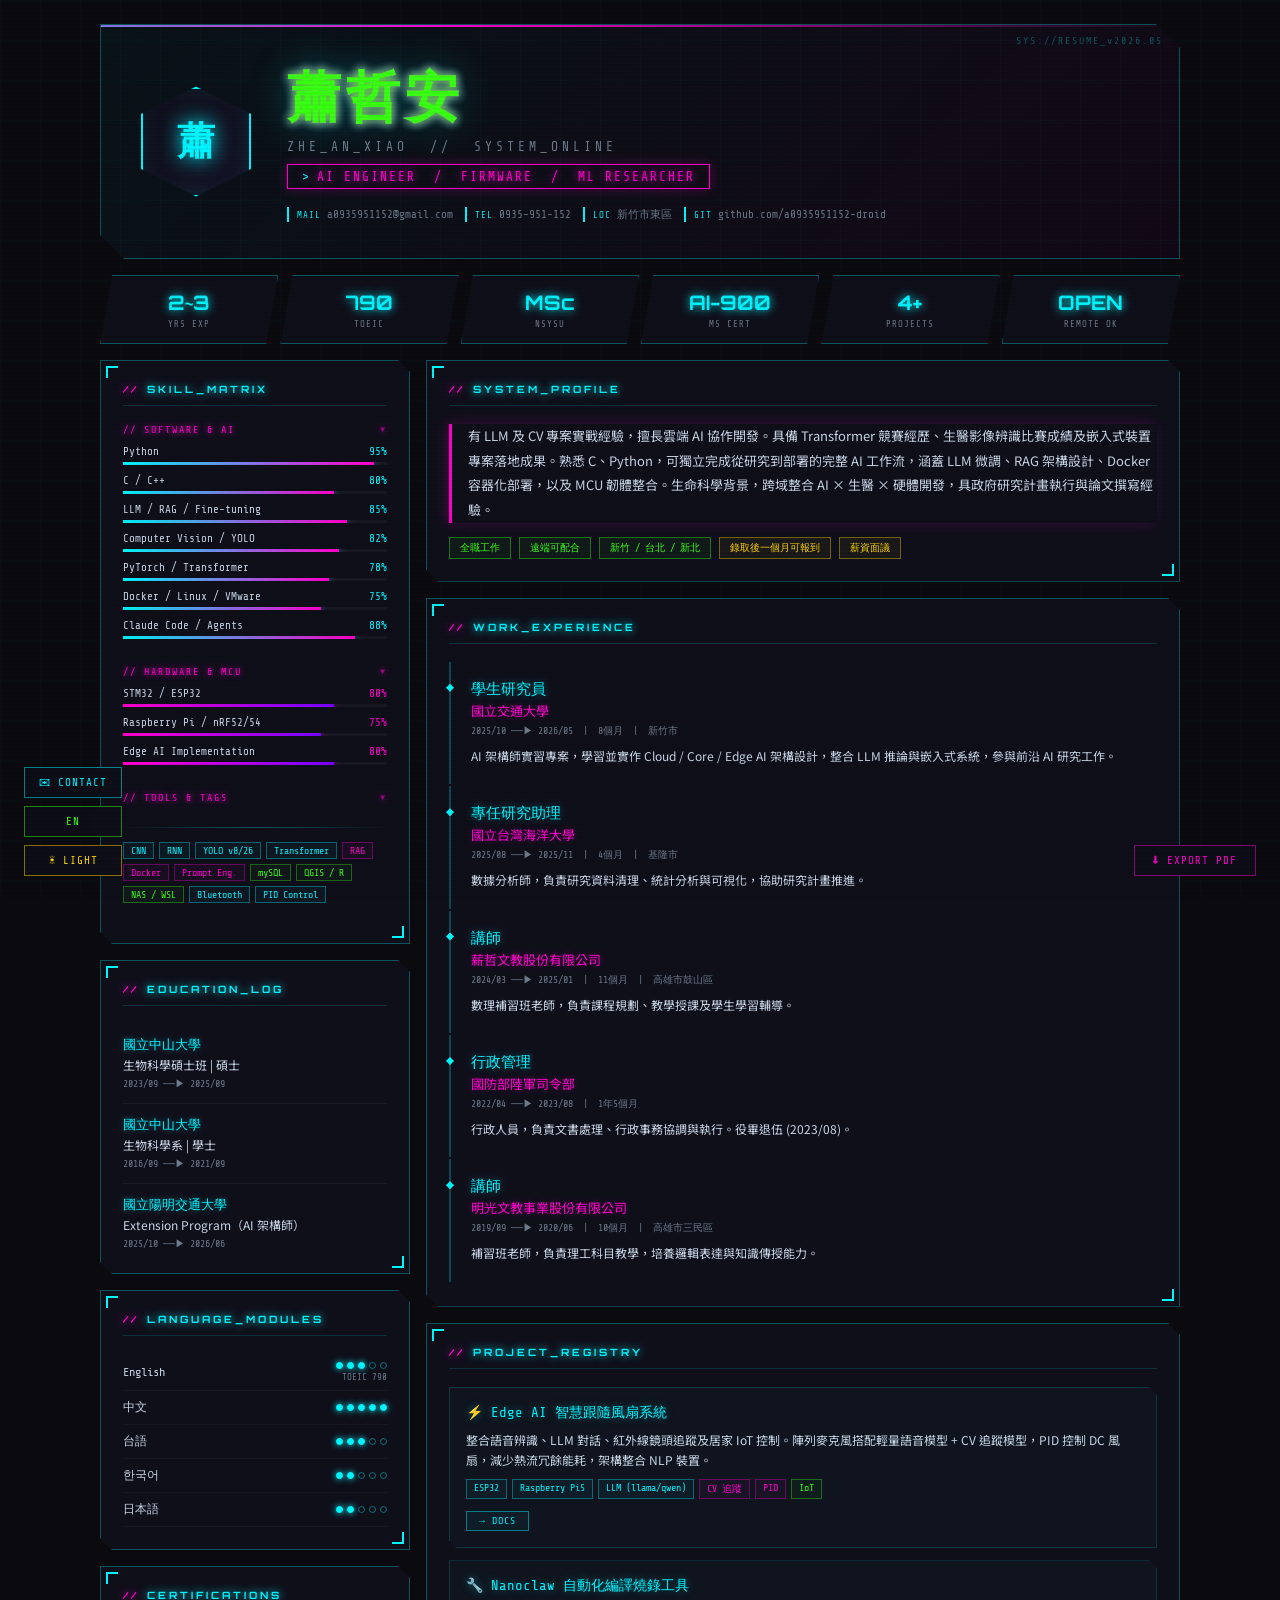
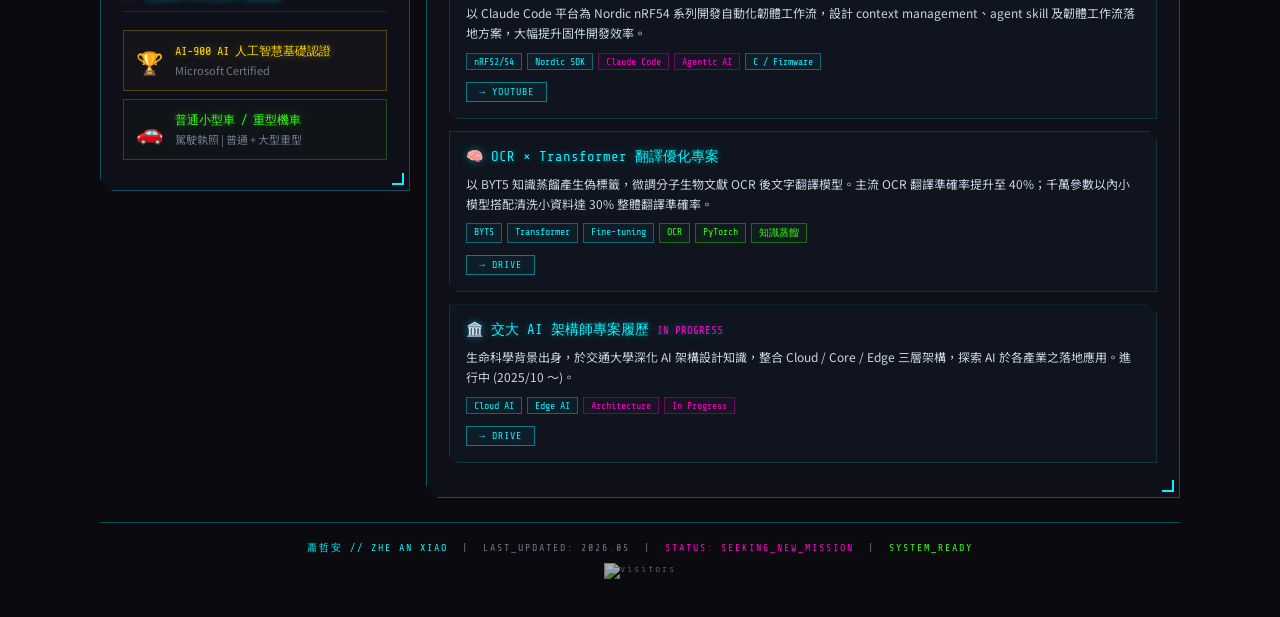
==== index.html @ 2bf08f8d "feat: v0.8 — dark/light mode, i18n zh/en, typewriter, skill collapse, contact modal, visitor counter" ====
<!DOCTYPE html>
<html lang="zh-TW" id="html-root">
<head>
    <meta charset="UTF-8">
    <meta name="viewport" content="width=device-width, initial-scale=1.0">
    <title>蕭哲安 | AI & Firmware Engineer</title>
    <link href="https://fonts.googleapis.com/css2?family=Orbitron:wght@400;700;900&family=Share+Tech+Mono&family=Noto+Sans+TC:wght@300;400;700&display=swap" rel="stylesheet">
    <style>
        :root {
            --cyan: #00f5ff;
            --magenta: #ff00cc;
            --green: #39ff14;
            --yellow: #ffd700;
            --dark: #0a0a0f;
            --dark2: #0f0f1a;
            --dark3: #141428;
            --text: #c8d6e5;
            --text-dim: #6c7a89;
            --border: rgba(0, 245, 255, 0.3);
        }
        * { margin: 0; padding: 0; box-sizing: border-box; }

        body {
            background-color: var(--dark);
            color: var(--text);
            font-family: 'Noto Sans TC', sans-serif;
            min-height: 100vh;
            position: relative;
            overflow-x: hidden;
        }

        body::after {
            content: '';
            position: fixed;
            top: 0; left: 0; width: 100%; height: 100%;
            background: repeating-linear-gradient(0deg, transparent, transparent 2px, rgba(0,0,0,0.04) 2px, rgba(0,0,0,0.04) 4px);
            pointer-events: none;
            z-index: 9999;
        }

        body::before {
            content: '';
            position: fixed;
            top: 0; left: 0; width: 100%; height: 100%;
            background-image:
                linear-gradient(rgba(0,245,255,0.025) 1px, transparent 1px),
                linear-gradient(90deg, rgba(0,245,255,0.025) 1px, transparent 1px);
            background-size: 40px 40px;
            pointer-events: none;
            z-index: 0;
        }

        .container {
            max-width: 1120px;
            margin: 0 auto;
            padding: 24px 20px;
            position: relative;
            z-index: 1;
        }

        /* ── HEADER ── */
        .header {
            border: 1px solid var(--border);
            background: linear-gradient(135deg, rgba(0,245,255,0.04) 0%, rgba(255,0,204,0.04) 100%);
            padding: 36px 40px;
            margin-bottom: 16px;
            position: relative;
            overflow: hidden;
            clip-path: polygon(0 0, calc(100% - 24px) 0, 100% 24px, 100% 100%, 24px 100%, 0 calc(100% - 24px));
            animation: flicker 10s infinite;
        }

        .header::before {
            content: '';
            position: absolute;
            top: 0; left: -100%; right: 0;
            height: 2px;
            background: linear-gradient(90deg, transparent, var(--cyan), var(--magenta), transparent);
            animation: scanline 4s linear infinite;
        }

        .header::after {
            content: 'SYS://RESUME_v2026.05';
            position: absolute;
            top: 10px; right: 16px;
            font-family: 'Share Tech Mono', monospace;
            font-size: 10px;
            color: rgba(0,245,255,0.3);
            letter-spacing: 2px;
        }

        @keyframes scanline { 0% { left: -100%; } 100% { left: 100%; } }
        @keyframes flicker { 0%,97%,100% { opacity:1; } 98% { opacity:0.85; } 99% { opacity:1; } }

        .header-inner {
            display: flex;
            align-items: center;
            gap: 36px;
            flex-wrap: wrap;
        }

        .avatar-hex {
            width: 110px; height: 110px;
            flex-shrink: 0;
            border: 2px solid var(--cyan);
            box-shadow: 0 0 24px var(--cyan), inset 0 0 24px rgba(0,245,255,0.08);
            background: linear-gradient(135deg, var(--dark2), var(--dark3));
            display: flex;
            align-items: center;
            justify-content: center;
            font-family: 'Orbitron', monospace;
            font-size: 38px;
            font-weight: 900;
            color: var(--cyan);
            text-shadow: 0 0 20px var(--cyan);
            clip-path: polygon(50% 0%, 100% 25%, 100% 75%, 50% 100%, 0% 75%, 0% 25%);
        }

        .header-info { flex: 1; min-width: 260px; }

        .name-glitch {
            font-family: 'Orbitron', monospace;
            font-size: clamp(30px, 5vw, 54px);
            font-weight: 900;
            color: var(--cyan);
            text-shadow: 0 0 10px var(--cyan), 0 0 40px rgba(0,245,255,0.4);
            letter-spacing: 5px;
            position: relative;
            display: inline-block;
        }

        .name-glitch::before,
        .name-glitch::after {
            content: attr(data-text);
            position: absolute;
            top: 0; left: 0;
            width: 100%; height: 100%;
        }

        .name-glitch::before {
            color: var(--magenta);
            text-shadow: 0 0 10px var(--magenta);
            animation: glitch1 6s infinite;
        }

        .name-glitch::after {
            color: var(--green);
            text-shadow: 0 0 10px var(--green);
            animation: glitch2 6s infinite;
        }

        @keyframes glitch1 {
            0%,89%,100% { clip-path:inset(0 100% 0 0); transform:translate(0); }
            91% { clip-path:inset(15% 0 65% 0); transform:translate(-3px, 2px); }
            93% { clip-path:inset(65% 0 15% 0); transform:translate(3px,-2px); }
            95% { clip-path:inset(40% 0 40% 0); transform:translate(-2px,1px); }
        }

        @keyframes glitch2 {
            0%,85%,100% { clip-path:inset(0 100% 0 0); transform:translate(0); }
            87% { clip-path:inset(45% 0 35% 0); transform:translate(3px,-1px); }
            89% { clip-path:inset(10% 0 70% 0); transform:translate(-3px,2px); }
        }

        .name-glitch.typing::before,
        .name-glitch.typing::after { display: none !important; }

        .eng-name {
            font-family: 'Share Tech Mono', monospace;
            color: var(--text-dim);
            font-size: 13px;
            letter-spacing: 4px;
            margin-top: 4px;
        }

        .title-tag {
            display: inline-flex;
            align-items: center;
            gap: 6px;
            margin-top: 10px;
            font-family: 'Share Tech Mono', monospace;
            color: var(--magenta);
            font-size: 13px;
            letter-spacing: 2px;
            border: 1px solid var(--magenta);
            padding: 4px 14px;
            text-shadow: 0 0 10px var(--magenta);
            box-shadow: 0 0 12px rgba(255,0,204,0.25), inset 0 0 12px rgba(255,0,204,0.05);
        }

        .title-tag::before { content: '>'; color: var(--cyan); }

        .contact-row {
            display: flex;
            flex-wrap: wrap;
            gap: 12px;
            margin-top: 18px;
        }

        .contact-item {
            font-family: 'Share Tech Mono', monospace;
            font-size: 11px;
            color: var(--text-dim);
            display: flex;
            align-items: center;
            gap: 6px;
            border-left: 2px solid var(--cyan);
            padding-left: 8px;
            transition: color 0.3s, text-shadow 0.3s;
            text-decoration: none;
        }

        .contact-item:hover { color: var(--cyan); text-shadow: 0 0 8px var(--cyan); }
        .contact-item .lbl { color: var(--cyan); font-size: 9px; letter-spacing: 1px; }

        /* ── STATS BAR ── */
        .stats-bar {
            display: flex;
            gap: 2px;
            margin-bottom: 16px;
        }

        .stat-block {
            flex: 1;
            background: var(--dark2);
            border: 1px solid var(--border);
            padding: 14px 10px;
            text-align: center;
            clip-path: polygon(12px 0, 100% 0, calc(100% - 12px) 100%, 0 100%);
            transition: background 0.3s;
            cursor: default;
        }

        .stat-block:hover { background: rgba(0,245,255,0.07); }

        .stat-num {
            font-family: 'Orbitron', monospace;
            font-size: 20px;
            font-weight: 700;
            color: var(--cyan);
            text-shadow: 0 0 10px var(--cyan);
        }

        .stat-label {
            font-family: 'Share Tech Mono', monospace;
            font-size: 9px;
            color: var(--text-dim);
            margin-top: 4px;
            letter-spacing: 1px;
        }

        /* ── MAIN GRID ── */
        .main-grid {
            display: grid;
            grid-template-columns: 310px 1fr;
            gap: 16px;
        }

        @media (max-width: 800px) { .main-grid { grid-template-columns: 1fr; } }

        /* ── PANEL ── */
        .panel {
            background: var(--dark2);
            border: 1px solid var(--border);
            padding: 22px;
            margin-bottom: 16px;
            position: relative;
            clip-path: polygon(0 0, calc(100% - 12px) 0, 100% 12px, 100% 100%, 12px 100%, 0 calc(100% - 12px));
        }

        .panel-title {
            font-family: 'Orbitron', monospace;
            font-size: 10px;
            font-weight: 700;
            letter-spacing: 3px;
            color: var(--cyan);
            text-shadow: 0 0 8px var(--cyan);
            margin-bottom: 18px;
            padding-bottom: 10px;
            border-bottom: 1px solid rgba(0,245,255,0.15);
            display: flex;
            align-items: center;
            gap: 8px;
        }

        .panel-title::before { content: '//'; color: var(--magenta); text-shadow: 0 0 8px var(--magenta); }

        .panel::before, .panel::after {
            content: '';
            position: absolute;
            width: 10px; height: 10px;
            border-style: solid;
            border-color: var(--cyan);
        }
        .panel::before { top: 5px; left: 5px; border-width: 2px 0 0 2px; }
        .panel::after  { bottom: 5px; right: 5px; border-width: 0 2px 2px 0; }

        /* ── SKILLS ── */
        .skill-group { margin-bottom: 18px; }

        .skill-group-title {
            font-family: 'Share Tech Mono', monospace;
            font-size: 10px;
            color: var(--magenta);
            letter-spacing: 2px;
            margin-bottom: 10px;
            text-shadow: 0 0 6px var(--magenta);
            cursor: pointer;
            user-select: none;
            display: flex;
            align-items: center;
            justify-content: space-between;
        }

        .skill-group-title::after {
            content: '▼';
            font-size: 8px;
            opacity: 0.6;
            transition: transform 0.3s;
            flex-shrink: 0;
        }

        .skill-group.collapsed .skill-group-title::after {
            transform: rotate(-90deg);
        }

        .skill-content {
            overflow: hidden;
            max-height: 600px;
            transition: max-height 0.4s cubic-bezier(0.4,0,0.2,1), opacity 0.3s;
        }

        .skill-group.collapsed .skill-content {
            max-height: 0;
            opacity: 0;
        }

        .skill-bar { margin-bottom: 9px; }

        .skill-name {
            font-family: 'Share Tech Mono', monospace;
            font-size: 11px;
            color: var(--text);
            display: flex;
            justify-content: space-between;
            margin-bottom: 4px;
        }

        .skill-track {
            height: 3px;
            background: rgba(255,255,255,0.04);
            overflow: hidden;
        }

        .skill-fill {
            height: 100%;
            background: linear-gradient(90deg, var(--cyan), var(--magenta));
            box-shadow: 0 0 8px var(--cyan);
            animation: fillBar 1.8s cubic-bezier(.4,0,.2,1) forwards;
            width: 0;
        }

        .skill-fill.hw { background: linear-gradient(90deg, var(--magenta), #7700ff); box-shadow: 0 0 8px var(--magenta); }

        @keyframes fillBar { to { width: var(--w); } }

        .neon-sep {
            height: 1px;
            background: linear-gradient(90deg, transparent, var(--cyan), transparent);
            margin: 14px 0;
            opacity: 0.3;
        }

        .skill-tags { display: flex; flex-wrap: wrap; gap: 5px; margin-top: 8px; }

        .skill-tag {
            font-family: 'Share Tech Mono', monospace;
            font-size: 10px;
            color: var(--cyan);
            border: 1px solid rgba(0,245,255,0.35);
            padding: 2px 7px;
            background: rgba(0,245,255,0.04);
            transition: all 0.2s;
        }
        .skill-tag:hover { background: rgba(0,245,255,0.14); box-shadow: 0 0 8px rgba(0,245,255,0.4); }
        .skill-tag.m { color: var(--magenta); border-color: rgba(255,0,204,0.35); background: rgba(255,0,204,0.04); }
        .skill-tag.g { color: var(--green); border-color: rgba(57,255,20,0.35); background: rgba(57,255,20,0.04); }

        /* ── EDUCATION ── */
        .edu-item { padding: 12px 0; border-bottom: 1px solid rgba(255,255,255,0.05); }
        .edu-item:last-child { border-bottom: none; padding-bottom: 0; }
        .edu-school { font-family: 'Share Tech Mono', monospace; font-size: 13px; color: var(--cyan); text-shadow: 0 0 6px rgba(0,245,255,0.4); }
        .edu-dept { font-size: 12px; color: var(--text); margin-top: 2px; }
        .edu-date { font-family: 'Share Tech Mono', monospace; font-size: 10px; color: var(--text-dim); margin-top: 4px; }

        /* ── LANGUAGE ── */
        .lang-item { display: flex; justify-content: space-between; align-items: center; padding: 8px 0; border-bottom: 1px solid rgba(255,255,255,0.04); }
        .lang-name { font-family: 'Share Tech Mono', monospace; font-size: 12px; color: var(--text); }
        .lang-col { display: flex; flex-direction: column; align-items: flex-end; gap: 3px; }
        .lang-dots { display: flex; gap: 4px; }
        .dot { width: 7px; height: 7px; border-radius: 50%; border: 1px solid rgba(0,245,255,0.4); }
        .dot.on { background: var(--cyan); box-shadow: 0 0 6px var(--cyan); border-color: var(--cyan); }
        .lang-note { font-family: 'Share Tech Mono', monospace; font-size: 9px; color: var(--text-dim); }

        /* ── CERT ── */
        .cert-item { display: flex; align-items: center; gap: 12px; padding: 12px; border: 1px solid rgba(255,215,0,0.25); background: rgba(255,215,0,0.02); margin-bottom: 8px; transition: all 0.3s; }
        .cert-item:hover { border-color: var(--yellow); box-shadow: 0 0 12px rgba(255,215,0,0.2); }
        .cert-icon { font-size: 22px; }
        .cert-name { font-family: 'Share Tech Mono', monospace; font-size: 12px; color: var(--yellow); text-shadow: 0 0 8px rgba(255,215,0,0.4); }
        .cert-org { font-size: 11px; color: var(--text-dim); margin-top: 2px; }

        /* ── EXPERIENCE ── */
        .exp-item { padding: 18px 0 18px 20px; border-left: 2px solid rgba(0,245,255,0.25); margin-bottom: 2px; position: relative; transition: border-color 0.3s; }
        .exp-item:hover { border-color: var(--cyan); }
        .exp-item::before { content: ''; position: absolute; left: -5px; top: 22px; width: 8px; height: 8px; background: var(--cyan); box-shadow: 0 0 10px var(--cyan); clip-path: polygon(50% 0%, 100% 50%, 50% 100%, 0% 50%); }
        .exp-title { font-family: 'Share Tech Mono', monospace; font-size: 15px; color: var(--cyan); text-shadow: 0 0 8px rgba(0,245,255,0.4); }
        .exp-company { font-size: 13px; color: var(--magenta); text-shadow: 0 0 6px rgba(255,0,204,0.3); margin-top: 2px; }
        .exp-date { font-family: 'Share Tech Mono', monospace; font-size: 10px; color: var(--text-dim); margin-top: 4px; margin-bottom: 8px; }
        .exp-desc { font-size: 12px; color: var(--text); line-height: 1.7; }

        /* ── SUMMARY ── */
        .summary-text { font-size: 13px; color: var(--text); line-height: 1.9; border-left: 3px solid var(--magenta); padding-left: 16px; box-shadow: -3px 0 12px rgba(255,0,204,0.2); }
        .badge-row { display: flex; flex-wrap: wrap; gap: 8px; margin-top: 14px; }
        .badge { font-family: 'Share Tech Mono', monospace; font-size: 10px; padding: 3px 10px; border: 1px solid; }
        .badge.g { color: var(--green); border-color: rgba(57,255,20,0.4); background: rgba(57,255,20,0.05); }
        .badge.y { color: var(--yellow); border-color: rgba(255,215,0,0.4); background: rgba(255,215,0,0.05); }

        /* ── PROJECTS ── */
        .project-item { border: 1px solid rgba(0,245,255,0.15); padding: 16px; margin-bottom: 12px; background: rgba(0,245,255,0.02); position: relative; transition: all 0.3s; clip-path: polygon(0 0, calc(100% - 8px) 0, 100% 8px, 100% 100%, 8px 100%, 0 calc(100% - 8px)); }
        .project-item:hover { border-color: var(--cyan); background: rgba(0,245,255,0.06); box-shadow: 0 0 20px rgba(0,245,255,0.08); }
        .project-name { font-family: 'Share Tech Mono', monospace; font-size: 14px; color: var(--cyan); text-shadow: 0 0 8px rgba(0,245,255,0.4); }
        .project-desc { font-size: 12px; color: var(--text); margin-top: 8px; line-height: 1.65; }

        .proj-btn { display: inline-flex; align-items: center; gap: 5px; margin-top: 12px; font-family: 'Share Tech Mono', monospace; font-size: 10px; color: var(--cyan); border: 1px solid rgba(0,245,255,0.45); padding: 3px 12px; text-decoration: none; background: rgba(0,245,255,0.04); letter-spacing: 1px; transition: all 0.2s; }
        .proj-btn:hover { background: rgba(0,245,255,0.15); box-shadow: 0 0 10px rgba(0,245,255,0.35); }

        /* ── FOOTER ── */
        .footer { text-align: center; padding: 18px; font-family: 'Share Tech Mono', monospace; font-size: 10px; color: var(--text-dim); letter-spacing: 2px; border-top: 1px solid var(--border); margin-top: 8px; }

        /* ── EXPORT BUTTON ── */
        .export-btn { position: fixed; bottom: 24px; right: 24px; font-family: 'Share Tech Mono', monospace; font-size: 11px; color: var(--magenta); border: 1px solid rgba(255,0,204,0.5); padding: 8px 18px; background: rgba(15,15,26,0.92); cursor: pointer; letter-spacing: 1px; z-index: 1000; transition: all 0.2s; backdrop-filter: blur(4px); }
        .export-btn:hover { background: rgba(255,0,204,0.12); box-shadow: 0 0 14px rgba(255,0,204,0.35); }

        /* ── LIGHT MODE ── */
        body.light-mode {
            --cyan: #0070c8;
            --magenta: #c80070;
            --green: #1a8a00;
            --yellow: #b87800;
            --dark: #ffffff;
            --dark2: #f0f0f8;
            --dark3: #e0e0ec;
            --text: #1a1a2e;
            --text-dim: #5a5a80;
            --border: rgba(0, 112, 200, 0.2);
        }
        body.light-mode::before,
        body.light-mode::after { display: none !important; }
        body.light-mode .name-glitch::before,
        body.light-mode .name-glitch::after { display: none !important; }
        body.light-mode .header { animation: none; }
        body.light-mode .header::before { display: none; }
        body.light-mode .export-btn,
        body.light-mode .ctrl-btn { background: rgba(230,230,245,0.95) !important; }

        /* ── CONTROL BUTTONS ── */
        .ctrl-btns { position: fixed; bottom: 24px; left: 24px; display: flex; flex-direction: column; gap: 8px; z-index: 1000; }
        .ctrl-btn { font-family: 'Share Tech Mono', monospace; font-size: 11px; padding: 8px 14px; cursor: pointer; letter-spacing: 1px; transition: all 0.2s; backdrop-filter: blur(4px); border: none; text-align: center; }
        .mode-btn { color: var(--yellow); border: 1px solid rgba(255,215,0,0.5) !important; background: rgba(15,15,26,0.92); }
        .mode-btn:hover { background: rgba(255,215,0,0.12) !important; box-shadow: 0 0 12px rgba(255,215,0,0.3); }
        .lang-btn { color: var(--green); border: 1px solid rgba(57,255,20,0.5) !important; background: rgba(15,15,26,0.92); }
        .lang-btn:hover { background: rgba(57,255,20,0.1) !important; box-shadow: 0 0 12px rgba(57,255,20,0.3); }
        .contact-btn { color: var(--cyan); border: 1px solid rgba(0,245,255,0.5) !important; background: rgba(15,15,26,0.92); }
        .contact-btn:hover { background: rgba(0,245,255,0.1) !important; box-shadow: 0 0 12px rgba(0,245,255,0.3); }

        /* ── CONTACT MODAL ── */
        .modal-overlay { display: none; position: fixed; inset: 0; background: rgba(0,0,0,0.65); z-index: 2000; backdrop-filter: blur(4px); align-items: center; justify-content: center; }
        .modal-overlay.open { display: flex; }
        .modal-box { background: var(--dark2); border: 1px solid var(--border); padding: 28px 32px; width: min(460px, 90vw); position: relative; clip-path: polygon(0 0, calc(100% - 16px) 0, 100% 16px, 100% 100%, 16px 100%, 0 calc(100% - 16px)); }
        .modal-title { font-family: 'Orbitron', monospace; font-size: 11px; color: var(--cyan); letter-spacing: 3px; margin-bottom: 20px; padding-bottom: 10px; border-bottom: 1px solid rgba(0,245,255,0.15); }
        .modal-title::before { content: '// '; color: var(--magenta); }
        .modal-close { position: absolute; top: 10px; right: 14px; font-family: 'Share Tech Mono', monospace; font-size: 18px; color: var(--text-dim); cursor: pointer; background: none; border: none; line-height: 1; transition: color 0.2s; }
        .modal-close:hover { color: var(--magenta); }
        .cf-group { margin-bottom: 14px; }
        .cf-label { font-family: 'Share Tech Mono', monospace; font-size: 10px; color: var(--text-dim); letter-spacing: 1px; margin-bottom: 6px; display: block; }
        .cf-input { width: 100%; background: var(--dark); border: 1px solid var(--border); color: var(--text); font-family: 'Share Tech Mono', monospace; font-size: 12px; padding: 8px 12px; outline: none; transition: border-color 0.2s, box-shadow 0.2s; }
        .cf-input:focus { border-color: var(--cyan); box-shadow: 0 0 8px rgba(0,245,255,0.2); }
        textarea.cf-input { resize: vertical; min-height: 90px; }
        .cf-submit { width: 100%; font-family: 'Share Tech Mono', monospace; font-size: 11px; color: var(--cyan); border: 1px solid rgba(0,245,255,0.5); padding: 10px; background: rgba(0,245,255,0.06); cursor: pointer; letter-spacing: 2px; transition: all 0.2s; margin-top: 6px; }
        .cf-submit:hover { background: rgba(0,245,255,0.15); box-shadow: 0 0 12px rgba(0,245,255,0.3); }
        .cf-status { font-family: 'Share Tech Mono', monospace; font-size: 10px; color: var(--green); text-align: center; margin-top: 10px; min-height: 14px; }

        /* ── VISITOR BADGE ── */
        .visitor-badge { display: block; margin-top: 8px; opacity: 0.7; }
        .visitor-badge img { height: 18px; }

        /* ── MOBILE ── */
        @media (max-width: 600px) {
            .header { padding: 20px 16px; }
            .header-inner { gap: 14px; }
            .avatar-hex { width: clamp(68px, 18vw, 90px); height: clamp(68px, 18vw, 90px); font-size: clamp(22px, 6vw, 34px); }
            .name-glitch { font-size: clamp(22px, 7vw, 38px); letter-spacing: 3px; }
            .title-tag { font-size: 11px; padding: 3px 10px; }
            .contact-item { font-size: 10px; }
            .stats-bar { display: grid; grid-template-columns: repeat(3, 1fr); }
            .stat-block { clip-path: none; padding: 10px 6px; }
            .stat-num { font-size: 16px; }
            .panel { padding: 16px 14px; }
            .panel-title { font-size: 9px; letter-spacing: 2px; }
            .exp-title { font-size: 13px; }
            .exp-company { font-size: 12px; }
            .project-name { font-size: 13px; }
            .project-desc { font-size: 11px; }
            .summary-text { font-size: 12px; }
            .footer { font-size: 9px; letter-spacing: 1px; }
            .export-btn { bottom: 16px; right: 16px; font-size: 10px; padding: 6px 14px; }
            .ctrl-btns { bottom: 16px; left: 16px; gap: 6px; }
            .ctrl-btn { font-size: 10px; padding: 6px 12px; }
        }

        /* ── PRINT / PDF EXPORT ── */
        @media print {
            @page { margin: 10mm 12mm; size: A4; }
            * { -webkit-print-color-adjust: exact; print-color-adjust: exact; }
            *, *::before, *::after { animation: none !important; transition: none !important; }
            body::before, body::after { display: none !important; }
            .export-btn, .proj-btn, .ctrl-btns, .modal-overlay { display: none !important; }
            * { box-shadow: none !important; text-shadow: none !important; }
            .header, .panel, .project-item, .stat-block { clip-path: none !important; border-radius: 0; }
            .header::before { display: none; }
            .name-glitch::before, .name-glitch::after { display: none; }
            .skill-group-title::after { display: none !important; }
            .skill-fill { width: var(--w) !important; }
            .skill-content { max-height: none !important; opacity: 1 !important; }
            .panel, .exp-item, .project-item { page-break-inside: avoid; }
            .container { max-width: 100%; padding: 0; }
            .panel { border-color: rgba(0,245,255,0.4) !important; }
            .project-item { border-color: rgba(0,245,255,0.35) !important; }
            .exp-item { border-left-color: rgba(0,245,255,0.5) !important; }
        }
    </style>
</head>
<body>
<div class="container">

    <!-- HEADER -->
    <header class="header">
        <div class="header-inner">
            <div class="avatar-hex">蕭</div>
            <div class="header-info">
                <div class="name-glitch" data-text="蕭哲安">蕭哲安</div>
                <div class="eng-name">ZHE_AN_XIAO &nbsp;//&nbsp; SYSTEM_ONLINE</div>
                <div class="title-tag">AI ENGINEER &nbsp;/&nbsp; FIRMWARE &nbsp;/&nbsp; ML RESEARCHER</div>
                <div class="contact-row">
                    <a class="contact-item" href="mailto:a0935951152@gmail.com">
                        <span class="lbl">MAIL</span>a0935951152@gmail.com
                    </a>
                    <div class="contact-item"><span class="lbl">TEL</span>0935-951-152</div>
                    <div class="contact-item"><span class="lbl">LOC</span><span data-i18n="contact_loc">新竹市東區</span></div>
                    <a class="contact-item" href="https://github.com/a0935951152-droid" target="_blank" rel="noopener">
                        <span class="lbl">GIT</span>github.com/a0935951152-droid
                    </a>
                </div>
            </div>
        </div>
    </header>

    <!-- STATS BAR -->
    <div class="stats-bar">
        <div class="stat-block"><div class="stat-num">2~3</div><div class="stat-label">YRS EXP</div></div>
        <div class="stat-block"><div class="stat-num">790</div><div class="stat-label">TOEIC</div></div>
        <div class="stat-block"><div class="stat-num">MSc</div><div class="stat-label">NSYSU</div></div>
        <div class="stat-block"><div class="stat-num">AI-900</div><div class="stat-label">MS CERT</div></div>
        <div class="stat-block"><div class="stat-num">4+</div><div class="stat-label">PROJECTS</div></div>
        <div class="stat-block"><div class="stat-num">OPEN</div><div class="stat-label">REMOTE OK</div></div>
    </div>

    <!-- MAIN GRID -->
    <div class="main-grid">

        <!-- ── LEFT COLUMN ── -->
        <div>

            <!-- SKILLS -->
            <div class="panel">
                <div class="panel-title">SKILL_MATRIX</div>

                <div class="skill-group">
                    <div class="skill-group-title" data-i18n="sg_sw">// SOFTWARE &amp; AI</div>
                    <div class="skill-content">
                        <div class="skill-bar"><div class="skill-name"><span>Python</span><span style="color:var(--cyan)">95%</span></div><div class="skill-track"><div class="skill-fill" style="--w:95%"></div></div></div>
                        <div class="skill-bar"><div class="skill-name"><span>C / C++</span><span style="color:var(--cyan)">80%</span></div><div class="skill-track"><div class="skill-fill" style="--w:80%"></div></div></div>
                        <div class="skill-bar"><div class="skill-name"><span>LLM / RAG / Fine-tuning</span><span style="color:var(--cyan)">85%</span></div><div class="skill-track"><div class="skill-fill" style="--w:85%"></div></div></div>
                        <div class="skill-bar"><div class="skill-name"><span>Computer Vision / YOLO</span><span style="color:var(--cyan)">82%</span></div><div class="skill-track"><div class="skill-fill" style="--w:82%"></div></div></div>
                        <div class="skill-bar"><div class="skill-name"><span>PyTorch / Transformer</span><span style="color:var(--cyan)">78%</span></div><div class="skill-track"><div class="skill-fill" style="--w:78%"></div></div></div>
                        <div class="skill-bar"><div class="skill-name"><span>Docker / Linux / VMware</span><span style="color:var(--cyan)">75%</span></div><div class="skill-track"><div class="skill-fill" style="--w:75%"></div></div></div>
                        <div class="skill-bar"><div class="skill-name"><span>Claude Code / Agents</span><span style="color:var(--cyan)">88%</span></div><div class="skill-track"><div class="skill-fill" style="--w:88%"></div></div></div>
                    </div>
                </div>

                <div class="skill-group">
                    <div class="skill-group-title" data-i18n="sg_hw">// HARDWARE &amp; MCU</div>
                    <div class="skill-content">
                        <div class="skill-bar"><div class="skill-name"><span>STM32 / ESP32</span><span style="color:var(--magenta)">80%</span></div><div class="skill-track"><div class="skill-fill hw" style="--w:80%"></div></div></div>
                        <div class="skill-bar"><div class="skill-name"><span>Raspberry Pi / nRF52/54</span><span style="color:var(--magenta)">75%</span></div><div class="skill-track"><div class="skill-fill hw" style="--w:75%"></div></div></div>
                        <div class="skill-bar"><div class="skill-name"><span>Edge AI Implementation</span><span style="color:var(--magenta)">80%</span></div><div class="skill-track"><div class="skill-fill hw" style="--w:80%"></div></div></div>
                    </div>
                </div>

                <div class="skill-group">
                    <div class="skill-group-title" data-i18n="sg_tools">// TOOLS &amp; TAGS</div>
                    <div class="skill-content">
                        <div class="neon-sep"></div>
                        <div class="skill-tags">
                            <span class="skill-tag">CNN</span>
                            <span class="skill-tag">RNN</span>
                            <span class="skill-tag">YOLO v8/26</span>
                            <span class="skill-tag">Transformer</span>
                            <span class="skill-tag m">RAG</span>
                            <span class="skill-tag m">Docker</span>
                            <span class="skill-tag m">Prompt Eng.</span>
                            <span class="skill-tag g">mySQL</span>
                            <span class="skill-tag g">QGIS / R</span>
                            <span class="skill-tag g">NAS / WSL</span>
                            <span class="skill-tag">Bluetooth</span>
                            <span class="skill-tag">PID Control</span>
                        </div>
                    </div>
                </div>
            </div>

            <!-- EDUCATION -->
            <div class="panel">
                <div class="panel-title">EDUCATION_LOG</div>
                <div class="edu-item">
                    <div class="edu-school" data-i18n="edu1_school">國立中山大學</div>
                    <div class="edu-dept" data-i18n="edu1_dept">生物科學碩士班 | 碩士</div>
                    <div class="edu-date" data-i18n="edu1_date">2023/09 ──▶ 2025/09</div>
                </div>
                <div class="edu-item">
                    <div class="edu-school" data-i18n="edu2_school">國立中山大學</div>
                    <div class="edu-dept" data-i18n="edu2_dept">生物科學系 | 學士</div>
                    <div class="edu-date" data-i18n="edu2_date">2016/09 ──▶ 2021/09</div>
                </div>
                <div class="edu-item">
                    <div class="edu-school" data-i18n="edu3_school">國立陽明交通大學</div>
                    <div class="edu-dept" data-i18n="edu3_dept">Extension Program（AI 架構師）</div>
                    <div class="edu-date" data-i18n="edu3_date">2025/10 ──▶ 2026/06</div>
                </div>
            </div>

            <!-- LANGUAGE -->
            <div class="panel">
                <div class="panel-title">LANGUAGE_MODULES</div>
                <div class="lang-item">
                    <span class="lang-name">English</span>
                    <div class="lang-col">
                        <div class="lang-dots"><div class="dot on"></div><div class="dot on"></div><div class="dot on"></div><div class="dot"></div><div class="dot"></div></div>
                        <span class="lang-note">TOEIC 790</span>
                    </div>
                </div>
                <div class="lang-item"><span class="lang-name">中文</span><div class="lang-dots"><div class="dot on"></div><div class="dot on"></div><div class="dot on"></div><div class="dot on"></div><div class="dot on"></div></div></div>
                <div class="lang-item"><span class="lang-name">台語</span><div class="lang-dots"><div class="dot on"></div><div class="dot on"></div><div class="dot on"></div><div class="dot"></div><div class="dot"></div></div></div>
                <div class="lang-item"><span class="lang-name">한국어</span><div class="lang-dots"><div class="dot on"></div><div class="dot on"></div><div class="dot"></div><div class="dot"></div><div class="dot"></div></div></div>
                <div class="lang-item"><span class="lang-name">日本語</span><div class="lang-dots"><div class="dot on"></div><div class="dot on"></div><div class="dot"></div><div class="dot"></div><div class="dot"></div></div></div>
            </div>

            <!-- CERTIFICATIONS -->
            <div class="panel">
                <div class="panel-title">CERTIFICATIONS</div>
                <div class="cert-item">
                    <div class="cert-icon">🏆</div>
                    <div>
                        <div class="cert-name" data-i18n="cert1_name">AI-900 AI 人工智慧基礎認證</div>
                        <div class="cert-org" data-i18n="cert1_org">Microsoft Certified</div>
                    </div>
                </div>
                <div class="cert-item" style="border-color:rgba(57,255,20,0.25);background:rgba(57,255,20,0.02)">
                    <div class="cert-icon">🚗</div>
                    <div>
                        <div class="cert-name" data-i18n="cert2_name" style="color:var(--green);text-shadow:0 0 8px rgba(57,255,20,0.4)">普通小型車 / 重型機車</div>
                        <div class="cert-org" data-i18n="cert2_org">駕駛執照 | 普通 + 大型重型</div>
                    </div>
                </div>
            </div>

        </div>

        <!-- ── RIGHT COLUMN ── -->
        <div>

            <!-- SYSTEM PROFILE -->
            <div class="panel">
                <div class="panel-title">SYSTEM_PROFILE</div>
                <p class="summary-text" data-i18n="summary">有 LLM 及 CV 專案實戰經驗，擅長雲端 AI 協作開發。具備 Transformer 競賽經歷、生醫影像辨識比賽成績及嵌入式裝置專案落地成果。熟悉 C、Python，可獨立完成從研究到部署的完整 AI 工作流，涵蓋 LLM 微調、RAG 架構設計、Docker 容器化部署，以及 MCU 韌體整合。生命科學背景，跨域整合 AI × 生醫 × 硬體開發，具政府研究計畫執行與論文撰寫經驗。</p>
                <div class="badge-row">
                    <span class="badge g" data-i18n="badge_fulltime">全職工作</span>
                    <span class="badge g" data-i18n="badge_remote">遠端可配合</span>
                    <span class="badge g" data-i18n="badge_loc">新竹 / 台北 / 新北</span>
                    <span class="badge y" data-i18n="badge_notice">錄取後一個月可報到</span>
                    <span class="badge y" data-i18n="badge_salary">薪資面議</span>
                </div>
            </div>

            <!-- WORK EXPERIENCE -->
            <div class="panel">
                <div class="panel-title">WORK_EXPERIENCE</div>

                <div class="exp-item">
                    <div class="exp-title" data-i18n="exp1_title">學生研究員</div>
                    <div class="exp-company" data-i18n="exp1_company">國立交通大學</div>
                    <div class="exp-date" data-i18n="exp1_date">2025/10 ──▶ 2026/05 &nbsp;|&nbsp; 8個月 &nbsp;|&nbsp; 新竹市</div>
                    <div class="exp-desc" data-i18n="exp1_desc">AI 架構師實習專案，學習並實作 Cloud / Core / Edge AI 架構設計，整合 LLM 推論與嵌入式系統，參與前沿 AI 研究工作。</div>
                </div>

                <div class="exp-item">
                    <div class="exp-title" data-i18n="exp2_title">專任研究助理</div>
                    <div class="exp-company" data-i18n="exp2_company">國立台灣海洋大學</div>
                    <div class="exp-date" data-i18n="exp2_date">2025/08 ──▶ 2025/11 &nbsp;|&nbsp; 4個月 &nbsp;|&nbsp; 基隆市</div>
                    <div class="exp-desc" data-i18n="exp2_desc">數據分析師，負責研究資料清理、統計分析與可視化，協助研究計畫推進。</div>
                </div>

                <div class="exp-item">
                    <div class="exp-title" data-i18n="exp3_title">講師</div>
                    <div class="exp-company" data-i18n="exp3_company">薪哲文教股份有限公司</div>
                    <div class="exp-date" data-i18n="exp3_date">2024/03 ──▶ 2025/01 &nbsp;|&nbsp; 11個月 &nbsp;|&nbsp; 高雄市鼓山區</div>
                    <div class="exp-desc" data-i18n="exp3_desc">數理補習班老師，負責課程規劃、教學授課及學生學習輔導。</div>
                </div>

                <div class="exp-item">
                    <div class="exp-title" data-i18n="exp4_title">行政管理</div>
                    <div class="exp-company" data-i18n="exp4_company">國防部陸軍司令部</div>
                    <div class="exp-date" data-i18n="exp4_date">2022/04 ──▶ 2023/08 &nbsp;|&nbsp; 1年5個月</div>
                    <div class="exp-desc" data-i18n="exp4_desc">行政人員，負責文書處理、行政事務協調與執行。役畢退伍 (2023/08)。</div>
                </div>

                <div class="exp-item">
                    <div class="exp-title" data-i18n="exp5_title">講師</div>
                    <div class="exp-company" data-i18n="exp5_company">明光文教事業股份有限公司</div>
                    <div class="exp-date" data-i18n="exp5_date">2019/09 ──▶ 2020/06 &nbsp;|&nbsp; 10個月 &nbsp;|&nbsp; 高雄市三民區</div>
                    <div class="exp-desc" data-i18n="exp5_desc">補習班老師，負責理工科目教學，培養邏輯表達與知識傳授能力。</div>
                </div>
            </div>

            <!-- PROJECTS -->
            <div class="panel">
                <div class="panel-title">PROJECT_REGISTRY</div>

                <div class="project-item">
                    <div class="project-name" data-i18n="proj1_name">⚡ Edge AI 智慧跟隨風扇系統</div>
                    <div class="project-desc" data-i18n="proj1_desc">整合語音辨識、LLM 對話、紅外線鏡頭追蹤及居家 IoT 控制。陣列麥克風搭配輕量語音模型 + CV 追蹤模型，PID 控制 DC 風扇，減少熱流冗餘能耗，架構整合 NLP 裝置。</div>
                    <div class="skill-tags" style="margin-top:10px">
                        <span class="skill-tag">ESP32</span><span class="skill-tag">Raspberry Pi5</span><span class="skill-tag">LLM (llama/qwen)</span><span class="skill-tag m">CV 追蹤</span><span class="skill-tag m">PID</span><span class="skill-tag g">IoT</span>
                    </div>
                    <a class="proj-btn" href="https://docs.google.com/document/d/1JvKEiwZu58XSDgcmFgQtnCNYhsKCS4BXV0aUHWvVqfQ/edit?usp=sharing" target="_blank" rel="noopener">→ DOCS</a>
                </div>

                <div class="project-item">
                    <div class="project-name" data-i18n="proj2_name">🔧 Nanoclaw 自動化編譯燒錄工具</div>
                    <div class="project-desc" data-i18n="proj2_desc">以 Claude Code 平台為 Nordic nRF54 系列開發自動化韌體工作流，設計 context management、agent skill 及韌體工作流落地方案，大幅提升固件開發效率。</div>
                    <div class="skill-tags" style="margin-top:10px">
                        <span class="skill-tag">nRF52/54</span><span class="skill-tag">Nordic SDK</span><span class="skill-tag m">Claude Code</span><span class="skill-tag m">Agentic AI</span><span class="skill-tag">C / Firmware</span>
                    </div>
                    <a class="proj-btn" href="https://www.youtube.com/watch?si=GWQhakzTJZB3ECQC&v=q3xqWqy11ho&feature=youtu.be" target="_blank" rel="noopener">→ YOUTUBE</a>
                </div>

                <div class="project-item">
                    <div class="project-name" data-i18n="proj3_name">🧠 OCR × Transformer 翻譯優化專案</div>
                    <div class="project-desc" data-i18n="proj3_desc">以 BYT5 知識蒸餾產生偽標籤，微調分子生物文獻 OCR 後文字翻譯模型。主流 OCR 翻譯準確率提升至 40%；千萬參數以內小模型搭配清洗小資料達 30% 整體翻譯準確率。</div>
                    <div class="skill-tags" style="margin-top:10px">
                        <span class="skill-tag">BYT5</span><span class="skill-tag">Transformer</span><span class="skill-tag">Fine-tuning</span><span class="skill-tag g">OCR</span><span class="skill-tag g">PyTorch</span><span class="skill-tag g">知識蒸餾</span>
                    </div>
                    <a class="proj-btn" href="https://drive.google.com/drive/folders/17lfCUG3l4pKyeh4Tiow0iKpoI6pt31J9?usp=drive_link" target="_blank" rel="noopener">→ DRIVE</a>
                </div>

                <div class="project-item">
                    <div class="project-name" data-i18n="proj4_name">🏛️ 交大 AI 架構師專案履歷 <span style="color:var(--magenta);font-size:11px">IN PROGRESS</span></div>
                    <div class="project-desc" data-i18n="proj4_desc">生命科學背景出身，於交通大學深化 AI 架構設計知識，整合 Cloud / Core / Edge 三層架構，探索 AI 於各產業之落地應用。進行中 (2025/10 ～)。</div>
                    <div class="skill-tags" style="margin-top:10px">
                        <span class="skill-tag">Cloud AI</span><span class="skill-tag">Edge AI</span><span class="skill-tag m">Architecture</span><span class="skill-tag m">In Progress</span>
                    </div>
                    <a class="proj-btn" href="https://drive.google.com/file/d/19aE9BpgaeGVXs9VHT1B1IDvQBwjYg0N0/view" target="_blank" rel="noopener">→ DRIVE</a>
                </div>

            </div>

        </div>
    </div>

    <!-- FOOTER -->
    <div class="footer">
        <span style="color:var(--cyan)" data-i18n="footer_name">蕭哲安 // ZHE AN XIAO</span>
        &nbsp;|&nbsp; LAST_UPDATED: 2026.05
        &nbsp;|&nbsp; <span style="color:var(--magenta)" data-i18n="footer_status">STATUS: SEEKING_NEW_MISSION</span>
        &nbsp;|&nbsp; <span style="color:var(--green)">SYSTEM_READY</span>
        <div class="visitor-badge">
            <img src="https://visitor-badge.laobi.icu/badge?page_id=a0935951152-droid.0520_Claude_code_Lab" alt="visitors" loading="lazy">
        </div>
    </div>

</div>

<!-- CONTROL BUTTONS (bottom-left) -->
<div class="ctrl-btns">
    <button class="ctrl-btn contact-btn" id="contact-btn" onclick="openContact()">✉ CONTACT</button>
    <button class="ctrl-btn lang-btn" id="lang-btn">EN</button>
    <button class="ctrl-btn mode-btn" id="mode-btn">☀ LIGHT</button>
</div>

<!-- EXPORT PDF BUTTON -->
<button class="export-btn" onclick="window.print()">⬇ EXPORT PDF</button>

<!-- CONTACT MODAL -->
<div class="modal-overlay" id="contact-modal" onclick="handleOverlayClick(event)">
    <div class="modal-box">
        <button class="modal-close" onclick="closeContact()">✕</button>
        <div class="modal-title">SEND_MESSAGE</div>
        <form onsubmit="submitContact(event)">
            <div class="cf-group">
                <label class="cf-label" for="cf-name">// NAME</label>
                <input class="cf-input" id="cf-name" type="text" required placeholder="你的名字 / Your name">
            </div>
            <div class="cf-group">
                <label class="cf-label" for="cf-email">// EMAIL</label>
                <input class="cf-input" id="cf-email" type="email" required placeholder="your@email.com">
            </div>
            <div class="cf-group">
                <label class="cf-label" for="cf-msg">// MESSAGE</label>
                <textarea class="cf-input" id="cf-msg" required placeholder="留言 / Message..."></textarea>
            </div>
            <button type="submit" class="cf-submit">[ TRANSMIT → ]</button>
            <div class="cf-status" id="cf-status"></div>
        </form>
    </div>
</div>

<script>
'use strict';
(() => {
    const T = {
        zh: {
            contact_loc: '新竹市東區',
            sg_sw: '// SOFTWARE &amp; AI', sg_hw: '// HARDWARE &amp; MCU', sg_tools: '// TOOLS &amp; TAGS',
            edu1_school: '國立中山大學', edu1_dept: '生物科學碩士班 | 碩士', edu1_date: '2023/09 ──▶ 2025/09',
            edu2_school: '國立中山大學', edu2_dept: '生物科學系 | 學士', edu2_date: '2016/09 ──▶ 2021/09',
            edu3_school: '國立陽明交通大學', edu3_dept: 'Extension Program（AI 架構師）', edu3_date: '2025/10 ──▶ 2026/06',
            cert1_name: 'AI-900 AI 人工智慧基礎認證', cert1_org: 'Microsoft Certified',
            cert2_name: '普通小型車 / 重型機車', cert2_org: '駕駛執照 | 普通 + 大型重型',
            summary: '有 LLM 及 CV 專案實戰經驗，擅長雲端 AI 協作開發。具備 Transformer 競賽經歷、生醫影像辨識比賽成績及嵌入式裝置專案落地成果。熟悉 C、Python，可獨立完成從研究到部署的完整 AI 工作流，涵蓋 LLM 微調、RAG 架構設計、Docker 容器化部署，以及 MCU 韌體整合。生命科學背景，跨域整合 AI × 生醫 × 硬體開發，具政府研究計畫執行與論文撰寫經驗。',
            badge_fulltime: '全職工作', badge_remote: '遠端可配合', badge_loc: '新竹 / 台北 / 新北',
            badge_notice: '錄取後一個月可報到', badge_salary: '薪資面議',
            exp1_title: '學生研究員', exp1_company: '國立交通大學',
            exp1_date: '2025/10 ──▶ 2026/05 &nbsp;|&nbsp; 8個月 &nbsp;|&nbsp; 新竹市',
            exp1_desc: 'AI 架構師實習專案，學習並實作 Cloud / Core / Edge AI 架構設計，整合 LLM 推論與嵌入式系統，參與前沿 AI 研究工作。',
            exp2_title: '專任研究助理', exp2_company: '國立台灣海洋大學',
            exp2_date: '2025/08 ──▶ 2025/11 &nbsp;|&nbsp; 4個月 &nbsp;|&nbsp; 基隆市',
            exp2_desc: '數據分析師，負責研究資料清理、統計分析與可視化，協助研究計畫推進。',
            exp3_title: '講師', exp3_company: '薪哲文教股份有限公司',
            exp3_date: '2024/03 ──▶ 2025/01 &nbsp;|&nbsp; 11個月 &nbsp;|&nbsp; 高雄市鼓山區',
            exp3_desc: '數理補習班老師，負責課程規劃、教學授課及學生學習輔導。',
            exp4_title: '行政管理', exp4_company: '國防部陸軍司令部',
            exp4_date: '2022/04 ──▶ 2023/08 &nbsp;|&nbsp; 1年5個月',
            exp4_desc: '行政人員，負責文書處理、行政事務協調與執行。役畢退伍 (2023/08)。',
            exp5_title: '講師', exp5_company: '明光文教事業股份有限公司',
            exp5_date: '2019/09 ──▶ 2020/06 &nbsp;|&nbsp; 10個月 &nbsp;|&nbsp; 高雄市三民區',
            exp5_desc: '補習班老師，負責理工科目教學，培養邏輯表達與知識傳授能力。',
            proj1_name: '⚡ Edge AI 智慧跟隨風扇系統',
            proj1_desc: '整合語音辨識、LLM 對話、紅外線鏡頭追蹤及居家 IoT 控制。陣列麥克風搭配輕量語音模型 + CV 追蹤模型，PID 控制 DC 風扇，減少熱流冗餘能耗，架構整合 NLP 裝置。',
            proj2_name: '🔧 Nanoclaw 自動化編譯燒錄工具',
            proj2_desc: '以 Claude Code 平台為 Nordic nRF54 系列開發自動化韌體工作流，設計 context management、agent skill 及韌體工作流落地方案，大幅提升固件開發效率。',
            proj3_name: '🧠 OCR × Transformer 翻譯優化專案',
            proj3_desc: '以 BYT5 知識蒸餾產生偽標籤，微調分子生物文獻 OCR 後文字翻譯模型。主流 OCR 翻譯準確率提升至 40%；千萬參數以內小模型搭配清洗小資料達 30% 整體翻譯準確率。',
            proj4_name: '🏛️ 交大 AI 架構師專案履歷 <span style="color:var(--magenta);font-size:11px">IN PROGRESS</span>',
            proj4_desc: '生命科學背景出身，於交通大學深化 AI 架構設計知識，整合 Cloud / Core / Edge 三層架構，探索 AI 於各產業之落地應用。進行中 (2025/10 ～)。',
            footer_name: '蕭哲安 // ZHE AN XIAO',
            footer_status: 'STATUS: SEEKING_NEW_MISSION',
        },
        en: {
            contact_loc: 'Hsinchu City, East District',
            sg_sw: '// SOFTWARE &amp; AI', sg_hw: '// HARDWARE &amp; MCU', sg_tools: '// TOOLS &amp; TAGS',
            edu1_school: 'National Sun Yat-sen University', edu1_dept: 'M.Sc. in Biological Sciences', edu1_date: '2023/09 ──▶ 2025/09',
            edu2_school: 'National Sun Yat-sen University', edu2_dept: 'B.Sc. in Biological Sciences', edu2_date: '2016/09 ──▶ 2021/09',
            edu3_school: 'Nat\'l Yang Ming Chiao Tung Univ.', edu3_dept: 'Extension Program (AI Architect)', edu3_date: '2025/10 ──▶ 2026/06',
            cert1_name: 'AI-900 Azure AI Fundamentals', cert1_org: 'Microsoft Certified',
            cert2_name: 'Driver\'s License (Car &amp; Motorcycle)', cert2_org: 'Class B + Heavy Motorcycle',
            summary: 'Experienced in LLM and CV projects with hands-on research background, proficient in cloud-based AI collaborative development. Participated in Transformer competitions, biomedical image recognition contests, and embedded AI deployment projects. Proficient in C and Python — independently capable of the full AI workflow from research to deployment: LLM fine-tuning, RAG architecture, Docker containerization, and MCU firmware integration. Life sciences background enabling cross-domain AI × Biomedical × Hardware development.',
            badge_fulltime: 'Full-time', badge_remote: 'Remote OK', badge_loc: 'Hsinchu / Taipei / New Taipei',
            badge_notice: 'Available within 1 month', badge_salary: 'Open to Negotiation',
            exp1_title: 'Student Researcher', exp1_company: 'Nat\'l Yang Ming Chiao Tung Univ.',
            exp1_date: '2025/10 ──▶ 2026/05 &nbsp;|&nbsp; 8 months &nbsp;|&nbsp; Hsinchu',
            exp1_desc: 'AI Architect internship: learning and implementing Cloud/Core/Edge AI architecture design, integrating LLM inference with embedded systems, participating in frontier AI research.',
            exp2_title: 'Research Assistant', exp2_company: 'National Taiwan Ocean University',
            exp2_date: '2025/08 ──▶ 2025/11 &nbsp;|&nbsp; 4 months &nbsp;|&nbsp; Keelung',
            exp2_desc: 'Data analyst responsible for research data cleaning, statistical analysis, and visualization.',
            exp3_title: 'Instructor', exp3_company: 'Hsin-Zhe Education Co.',
            exp3_date: '2024/03 ──▶ 2025/01 &nbsp;|&nbsp; 11 months &nbsp;|&nbsp; Kaohsiung',
            exp3_desc: 'Math and science tutor responsible for curriculum planning, teaching, and student academic guidance.',
            exp4_title: 'Administrative Staff', exp4_company: 'Republic of China Army HQ',
            exp4_date: '2022/04 ──▶ 2023/08 &nbsp;|&nbsp; 1 yr 5 mo',
            exp4_desc: 'Administrative officer handling documentation, coordination, and execution of administrative tasks. Completed compulsory military service (Aug 2023).',
            exp5_title: 'Instructor', exp5_company: 'Ming Guang Education Co.',
            exp5_date: '2019/09 ──▶ 2020/06 &nbsp;|&nbsp; 10 months &nbsp;|&nbsp; Kaohsiung',
            exp5_desc: 'Science and math tutor developing logical reasoning and knowledge transfer skills.',
            proj1_name: '⚡ Edge AI Smart-Tracking Fan System',
            proj1_desc: 'Integrates voice recognition, LLM dialogue, IR camera tracking, and home IoT control. Array mic with lightweight voice model + CV tracking model, PID-controlled DC fan to reduce thermal energy waste, NLP-integrated embedded architecture.',
            proj2_name: '🔧 Nanoclaw: Automated Compile &amp; Flash Tool',
            proj2_desc: 'Built automated firmware workflow for Nordic nRF54 series via Claude Code platform. Designed context management, agent skills, and firmware deployment solutions — significantly boosting firmware development efficiency.',
            proj3_name: '🧠 OCR × Transformer Translation Optimization',
            proj3_desc: 'Used BYT5 knowledge distillation to generate pseudo-labels for fine-tuning biomedical OCR translation. Improved accuracy to 40%; sub-10M parameter model with cleaned small dataset achieved 30% overall translation accuracy.',
            proj4_name: '🏛️ NYCU AI Architect Portfolio <span style="color:var(--magenta);font-size:11px">IN PROGRESS</span>',
            proj4_desc: 'Deepening AI architecture knowledge at NYCU. Integrating Cloud/Core/Edge three-tier architecture, exploring AI deployment across industries. In progress (2025/10 ~).',
            footer_name: 'ZHE-AN XIAO // SHIAO',
            footer_status: 'STATUS: SEEKING_NEW_MISSION',
        }
    };

    let lang = localStorage.getItem('zxa_lang') || 'zh';
    let lightMode = localStorage.getItem('zxa_mode') === 'light';

    function applyLang(l) {
        lang = l;
        localStorage.setItem('zxa_lang', l);
        document.getElementById('html-root').lang = l === 'zh' ? 'zh-TW' : 'en';
        document.getElementById('lang-btn').textContent = l === 'zh' ? 'EN' : '中';
        document.querySelectorAll('[data-i18n]').forEach(el => {
            const k = el.dataset.i18n;
            if (T[l] && T[l][k] !== undefined) el.innerHTML = T[l][k];
        });
    }

    function applyMode(light) {
        lightMode = light;
        localStorage.setItem('zxa_mode', light ? 'light' : 'dark');
        document.body.classList.toggle('light-mode', light);
        document.getElementById('mode-btn').textContent = light ? '🌙 DARK' : '☀ LIGHT';
    }

    function typewrite(el, text, speed, done) {
        el.textContent = '';
        el.classList.add('typing');
        let i = 0;
        function tick() {
            if (i < text.length) { el.textContent += text[i++]; setTimeout(tick, speed); }
            else { el.classList.remove('typing'); el.setAttribute('data-text', text); if (done) done(); }
        }
        tick();
    }

    window.openContact = function() { document.getElementById('contact-modal').classList.add('open'); };
    window.closeContact = function() {
        document.getElementById('contact-modal').classList.remove('open');
        document.getElementById('cf-status').textContent = '';
    };
    window.handleOverlayClick = function(e) { if (e.target === document.getElementById('contact-modal')) window.closeContact(); };
    window.submitContact = function(e) {
        e.preventDefault();
        const name = document.getElementById('cf-name').value;
        const email = document.getElementById('cf-email').value;
        const msg = document.getElementById('cf-msg').value;
        const sub = encodeURIComponent('[履歷聯絡] 來自 ' + name);
        const body = encodeURIComponent('姓名：' + name + '\nEmail：' + email + '\n\n' + msg);
        window.location.href = 'mailto:a0935951152@gmail.com?subject=' + sub + '&body=' + body;
        document.getElementById('cf-status').textContent = '✓ 已開啟郵件客戶端，請確認傳送。';
    };

    document.addEventListener('DOMContentLoaded', () => {
        applyMode(lightMode);
        applyLang(lang);
        typewrite(document.querySelector('.name-glitch'), '蕭哲安', 120, () => {});
        document.querySelectorAll('.skill-group-title').forEach(t => {
            t.addEventListener('click', () => t.closest('.skill-group').classList.toggle('collapsed'));
        });
        document.getElementById('mode-btn').addEventListener('click', () => applyMode(!lightMode));
        document.getElementById('lang-btn').addEventListener('click', () => applyLang(lang === 'zh' ? 'en' : 'zh'));
    });
})();
</script>
</body>
</html>
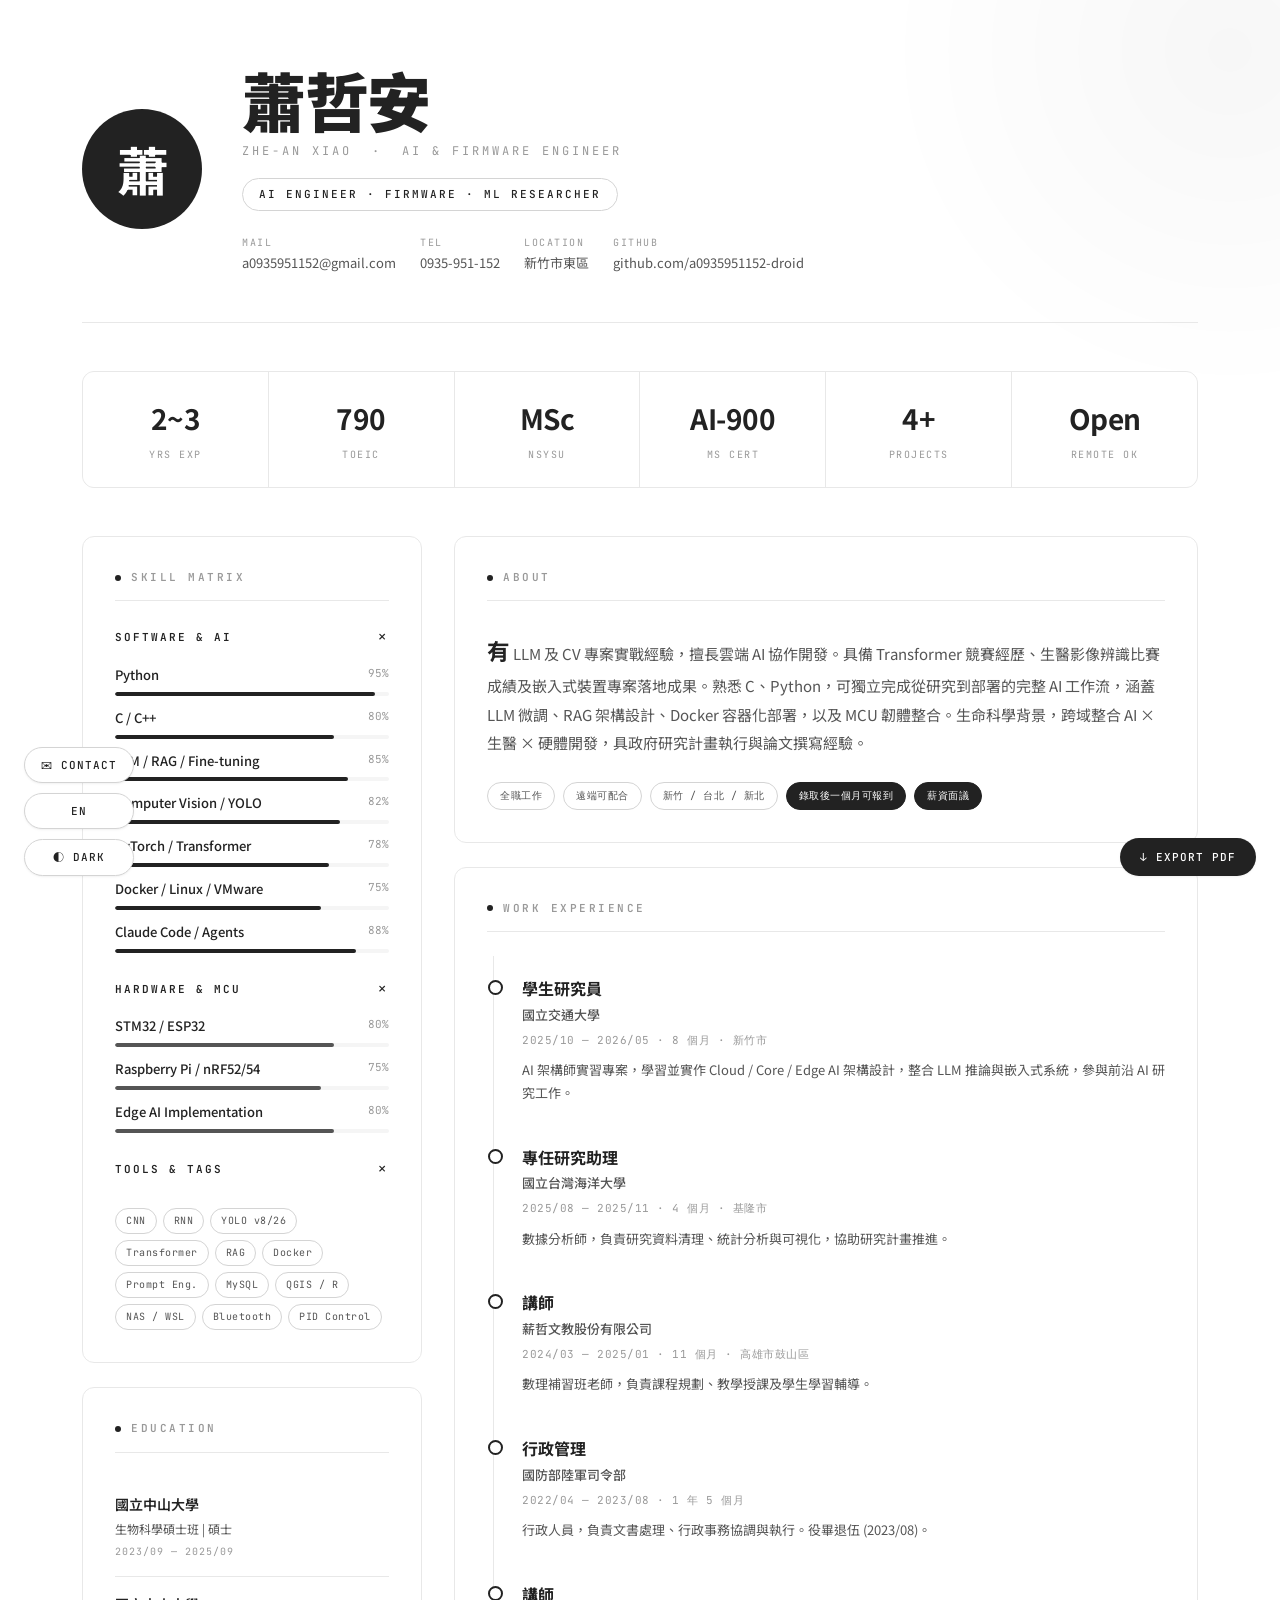
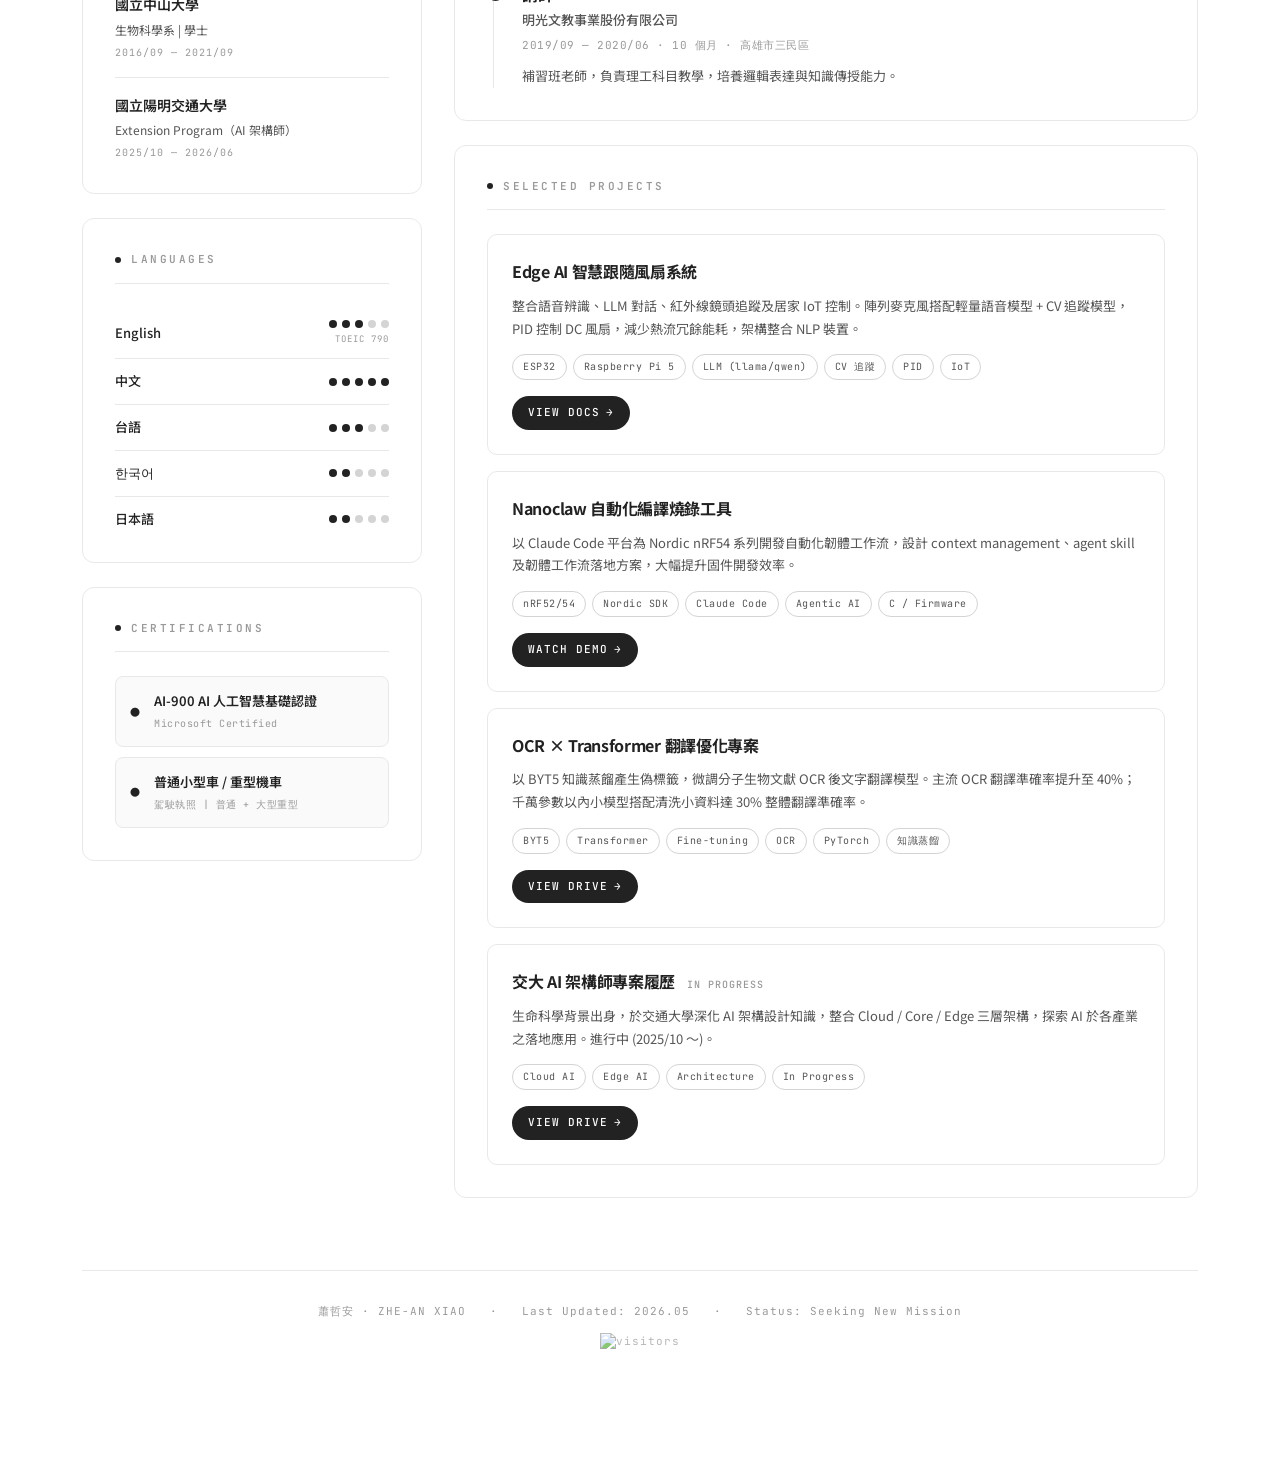
==== commit c0a04bb4: "v0.9 — 整體風格改版：賽博龐克 → morcept.com 簡約風 - 移除霓虹色系（cyan/magenta/green）、clip-path 切角、glitch / scanline 動畫 " ====
--- a/index.html
+++ b/index.html
@@ -4,329 +4,307 @@
     <meta charset="UTF-8">
     <meta name="viewport" content="width=device-width, initial-scale=1.0">
     <title>蕭哲安 | AI & Firmware Engineer</title>
-    <link href="https://fonts.googleapis.com/css2?family=Orbitron:wght@400;700;900&family=Share+Tech+Mono&family=Noto+Sans+TC:wght@300;400;700&display=swap" rel="stylesheet">
+    <link href="https://fonts.googleapis.com/css2?family=Inter:wght@300;400;500;600;700;900&family=Noto+Sans+TC:wght@300;400;500;700;900&family=JetBrains+Mono:wght@400;500&display=swap" rel="stylesheet">
     <style>
         :root {
-            --cyan: #00f5ff;
-            --magenta: #ff00cc;
-            --green: #39ff14;
-            --yellow: #ffd700;
-            --dark: #0a0a0f;
-            --dark2: #0f0f1a;
-            --dark3: #141428;
-            --text: #c8d6e5;
-            --text-dim: #6c7a89;
-            --border: rgba(0, 245, 255, 0.3);
-        }
+            --bg: #ffffff;
+            --bg-soft: #fafafa;
+            --bg-section: #f5f5f5;
+            --text: #222222;
+            --text-secondary: #555555;
+            --text-muted: #999999;
+            --border: #e8e8e8;
+            --border-strong: #d4d4d4;
+            --accent: #222222;
+            --accent-hover: #000000;
+            --shadow-soft: 0 1px 3px rgba(0,0,0,0.04), 0 1px 2px rgba(0,0,0,0.03);
+            --shadow-hover: 0 8px 24px rgba(0,0,0,0.08), 0 4px 8px rgba(0,0,0,0.04);
+            --serif: 'Noto Sans TC', 'Inter', -apple-system, BlinkMacSystemFont, sans-serif;
+            --mono: 'JetBrains Mono', ui-monospace, SFMono-Regular, monospace;
+        }
+
+        body.dark-mode {
+            --bg: #0e0e10;
+            --bg-soft: #161618;
+            --bg-section: #1c1c1f;
+            --text: #f0f0f0;
+            --text-secondary: #b0b0b0;
+            --text-muted: #707070;
+            --border: #2a2a2e;
+            --border-strong: #3a3a3f;
+            --accent: #f0f0f0;
+            --accent-hover: #ffffff;
+            --shadow-soft: 0 1px 3px rgba(0,0,0,0.3);
+            --shadow-hover: 0 8px 24px rgba(0,0,0,0.4);
+        }
+
         * { margin: 0; padding: 0; box-sizing: border-box; }
 
+        html { scroll-behavior: smooth; }
+
         body {
-            background-color: var(--dark);
+            background-color: var(--bg);
             color: var(--text);
-            font-family: 'Noto Sans TC', sans-serif;
+            font-family: var(--serif);
+            font-weight: 400;
             min-height: 100vh;
-            position: relative;
-            overflow-x: hidden;
-        }
-
-        body::after {
-            content: '';
-            position: fixed;
-            top: 0; left: 0; width: 100%; height: 100%;
-            background: repeating-linear-gradient(0deg, transparent, transparent 2px, rgba(0,0,0,0.04) 2px, rgba(0,0,0,0.04) 4px);
-            pointer-events: none;
-            z-index: 9999;
+            line-height: 1.6;
+            -webkit-font-smoothing: antialiased;
+            -moz-osx-font-smoothing: grayscale;
+            transition: background-color 0.3s ease, color 0.3s ease;
         }
 
         body::before {
             content: '';
             position: fixed;
-            top: 0; left: 0; width: 100%; height: 100%;
-            background-image:
-                linear-gradient(rgba(0,245,255,0.025) 1px, transparent 1px),
-                linear-gradient(90deg, rgba(0,245,255,0.025) 1px, transparent 1px);
-            background-size: 40px 40px;
+            top: -300px;
+            right: -300px;
+            width: 700px;
+            height: 700px;
+            border-radius: 50%;
+            background: radial-gradient(circle, rgba(0,0,0,0.03) 0%, transparent 70%);
             pointer-events: none;
             z-index: 0;
         }
 
+        body.dark-mode::before {
+            background: radial-gradient(circle, rgba(255,255,255,0.04) 0%, transparent 70%);
+        }
+
         .container {
-            max-width: 1120px;
+            max-width: 1180px;
             margin: 0 auto;
-            padding: 24px 20px;
+            padding: 64px 32px 80px;
             position: relative;
             z-index: 1;
         }
 
         /* ── HEADER ── */
         .header {
-            border: 1px solid var(--border);
-            background: linear-gradient(135deg, rgba(0,245,255,0.04) 0%, rgba(255,0,204,0.04) 100%);
-            padding: 36px 40px;
-            margin-bottom: 16px;
+            padding-bottom: 48px;
+            margin-bottom: 48px;
+            border-bottom: 1px solid var(--border);
             position: relative;
-            overflow: hidden;
-            clip-path: polygon(0 0, calc(100% - 24px) 0, 100% 24px, 100% 100%, 24px 100%, 0 calc(100% - 24px));
-            animation: flicker 10s infinite;
-        }
-
-        .header::before {
-            content: '';
-            position: absolute;
-            top: 0; left: -100%; right: 0;
-            height: 2px;
-            background: linear-gradient(90deg, transparent, var(--cyan), var(--magenta), transparent);
-            animation: scanline 4s linear infinite;
-        }
-
-        .header::after {
-            content: 'SYS://RESUME_v2026.05';
-            position: absolute;
-            top: 10px; right: 16px;
-            font-family: 'Share Tech Mono', monospace;
-            font-size: 10px;
-            color: rgba(0,245,255,0.3);
-            letter-spacing: 2px;
-        }
-
-        @keyframes scanline { 0% { left: -100%; } 100% { left: 100%; } }
-        @keyframes flicker { 0%,97%,100% { opacity:1; } 98% { opacity:0.85; } 99% { opacity:1; } }
+        }
 
         .header-inner {
             display: flex;
             align-items: center;
-            gap: 36px;
+            gap: 40px;
             flex-wrap: wrap;
         }
 
-        .avatar-hex {
-            width: 110px; height: 110px;
+        .avatar-circle {
+            width: 120px;
+            height: 120px;
             flex-shrink: 0;
-            border: 2px solid var(--cyan);
-            box-shadow: 0 0 24px var(--cyan), inset 0 0 24px rgba(0,245,255,0.08);
-            background: linear-gradient(135deg, var(--dark2), var(--dark3));
+            border-radius: 50%;
+            background: var(--text);
+            color: var(--bg);
             display: flex;
             align-items: center;
             justify-content: center;
-            font-family: 'Orbitron', monospace;
-            font-size: 38px;
+            font-family: var(--serif);
+            font-size: 52px;
+            font-weight: 700;
+            letter-spacing: -2px;
+            transition: transform 0.4s ease, box-shadow 0.4s ease;
+        }
+
+        .avatar-circle:hover {
+            transform: scale(1.04);
+            box-shadow: var(--shadow-hover);
+        }
+
+        .header-info { flex: 1; min-width: 260px; }
+
+        .name-glitch {
+            font-family: var(--serif);
+            font-size: clamp(40px, 6vw, 64px);
             font-weight: 900;
-            color: var(--cyan);
-            text-shadow: 0 0 20px var(--cyan);
-            clip-path: polygon(50% 0%, 100% 25%, 100% 75%, 50% 100%, 0% 75%, 0% 25%);
-        }
-
-        .header-info { flex: 1; min-width: 260px; }
-
-        .name-glitch {
-            font-family: 'Orbitron', monospace;
-            font-size: clamp(30px, 5vw, 54px);
-            font-weight: 900;
-            color: var(--cyan);
-            text-shadow: 0 0 10px var(--cyan), 0 0 40px rgba(0,245,255,0.4);
-            letter-spacing: 5px;
-            position: relative;
+            color: var(--text);
+            letter-spacing: -1.5px;
+            line-height: 1.1;
+            margin-bottom: 8px;
+        }
+
+        .eng-name {
+            font-family: var(--mono);
+            color: var(--text-muted);
+            font-size: 12px;
+            letter-spacing: 3px;
+            text-transform: uppercase;
+            margin-bottom: 16px;
+        }
+
+        .title-tag {
             display: inline-block;
-        }
-
-        .name-glitch::before,
-        .name-glitch::after {
-            content: attr(data-text);
-            position: absolute;
-            top: 0; left: 0;
-            width: 100%; height: 100%;
-        }
-
-        .name-glitch::before {
-            color: var(--magenta);
-            text-shadow: 0 0 10px var(--magenta);
-            animation: glitch1 6s infinite;
-        }
-
-        .name-glitch::after {
-            color: var(--green);
-            text-shadow: 0 0 10px var(--green);
-            animation: glitch2 6s infinite;
-        }
-
-        @keyframes glitch1 {
-            0%,89%,100% { clip-path:inset(0 100% 0 0); transform:translate(0); }
-            91% { clip-path:inset(15% 0 65% 0); transform:translate(-3px, 2px); }
-            93% { clip-path:inset(65% 0 15% 0); transform:translate(3px,-2px); }
-            95% { clip-path:inset(40% 0 40% 0); transform:translate(-2px,1px); }
-        }
-
-        @keyframes glitch2 {
-            0%,85%,100% { clip-path:inset(0 100% 0 0); transform:translate(0); }
-            87% { clip-path:inset(45% 0 35% 0); transform:translate(3px,-1px); }
-            89% { clip-path:inset(10% 0 70% 0); transform:translate(-3px,2px); }
-        }
-
-        .name-glitch.typing::before,
-        .name-glitch.typing::after { display: none !important; }
-
-        .eng-name {
-            font-family: 'Share Tech Mono', monospace;
-            color: var(--text-dim);
-            font-size: 13px;
-            letter-spacing: 4px;
-            margin-top: 4px;
-        }
-
-        .title-tag {
-            display: inline-flex;
-            align-items: center;
-            gap: 6px;
-            margin-top: 10px;
-            font-family: 'Share Tech Mono', monospace;
-            color: var(--magenta);
-            font-size: 13px;
+            font-family: var(--mono);
+            color: var(--text);
+            font-size: 11px;
             letter-spacing: 2px;
-            border: 1px solid var(--magenta);
-            padding: 4px 14px;
-            text-shadow: 0 0 10px var(--magenta);
-            box-shadow: 0 0 12px rgba(255,0,204,0.25), inset 0 0 12px rgba(255,0,204,0.05);
-        }
-
-        .title-tag::before { content: '>'; color: var(--cyan); }
+            border: 1px solid var(--border-strong);
+            padding: 7px 16px;
+            border-radius: 100px;
+            text-transform: uppercase;
+            font-weight: 500;
+        }
 
         .contact-row {
             display: flex;
             flex-wrap: wrap;
-            gap: 12px;
-            margin-top: 18px;
+            gap: 24px;
+            margin-top: 24px;
         }
 
         .contact-item {
-            font-family: 'Share Tech Mono', monospace;
-            font-size: 11px;
-            color: var(--text-dim);
+            font-family: var(--serif);
+            font-size: 13px;
+            color: var(--text-secondary);
             display: flex;
-            align-items: center;
-            gap: 6px;
-            border-left: 2px solid var(--cyan);
-            padding-left: 8px;
-            transition: color 0.3s, text-shadow 0.3s;
+            flex-direction: column;
+            gap: 2px;
+            transition: color 0.2s;
             text-decoration: none;
         }
 
-        .contact-item:hover { color: var(--cyan); text-shadow: 0 0 8px var(--cyan); }
-        .contact-item .lbl { color: var(--cyan); font-size: 9px; letter-spacing: 1px; }
+        .contact-item:hover { color: var(--text); }
+
+        .contact-item .lbl {
+            font-family: var(--mono);
+            color: var(--text-muted);
+            font-size: 10px;
+            letter-spacing: 1.5px;
+            text-transform: uppercase;
+        }
 
         /* ── STATS BAR ── */
         .stats-bar {
-            display: flex;
-            gap: 2px;
-            margin-bottom: 16px;
+            display: grid;
+            grid-template-columns: repeat(6, 1fr);
+            gap: 1px;
+            background: var(--border);
+            border: 1px solid var(--border);
+            border-radius: 12px;
+            overflow: hidden;
+            margin-bottom: 48px;
         }
 
         .stat-block {
-            flex: 1;
-            background: var(--dark2);
-            border: 1px solid var(--border);
-            padding: 14px 10px;
+            background: var(--bg);
+            padding: 24px 16px;
             text-align: center;
-            clip-path: polygon(12px 0, 100% 0, calc(100% - 12px) 100%, 0 100%);
-            transition: background 0.3s;
+            transition: background 0.2s;
             cursor: default;
         }
 
-        .stat-block:hover { background: rgba(0,245,255,0.07); }
+        .stat-block:hover { background: var(--bg-soft); }
 
         .stat-num {
-            font-family: 'Orbitron', monospace;
-            font-size: 20px;
+            font-family: var(--serif);
+            font-size: 28px;
             font-weight: 700;
-            color: var(--cyan);
-            text-shadow: 0 0 10px var(--cyan);
+            color: var(--text);
+            letter-spacing: -0.5px;
         }
 
         .stat-label {
-            font-family: 'Share Tech Mono', monospace;
-            font-size: 9px;
-            color: var(--text-dim);
-            margin-top: 4px;
-            letter-spacing: 1px;
+            font-family: var(--mono);
+            font-size: 10px;
+            color: var(--text-muted);
+            margin-top: 6px;
+            letter-spacing: 1.5px;
+            text-transform: uppercase;
         }
 
         /* ── MAIN GRID ── */
         .main-grid {
             display: grid;
-            grid-template-columns: 310px 1fr;
-            gap: 16px;
-        }
-
-        @media (max-width: 800px) { .main-grid { grid-template-columns: 1fr; } }
+            grid-template-columns: 340px 1fr;
+            gap: 32px;
+        }
+
+        @media (max-width: 860px) {
+            .main-grid { grid-template-columns: 1fr; gap: 24px; }
+        }
 
         /* ── PANEL ── */
         .panel {
-            background: var(--dark2);
+            background: var(--bg);
             border: 1px solid var(--border);
-            padding: 22px;
-            margin-bottom: 16px;
-            position: relative;
-            clip-path: polygon(0 0, calc(100% - 12px) 0, 100% 12px, 100% 100%, 12px 100%, 0 calc(100% - 12px));
+            border-radius: 12px;
+            padding: 32px;
+            margin-bottom: 24px;
+            transition: box-shadow 0.3s ease, border-color 0.3s ease;
+        }
+
+        .panel:hover {
+            box-shadow: var(--shadow-soft);
         }
 
         .panel-title {
-            font-family: 'Orbitron', monospace;
-            font-size: 10px;
-            font-weight: 700;
-            letter-spacing: 3px;
-            color: var(--cyan);
-            text-shadow: 0 0 8px var(--cyan);
-            margin-bottom: 18px;
-            padding-bottom: 10px;
-            border-bottom: 1px solid rgba(0,245,255,0.15);
+            font-family: var(--mono);
+            font-size: 11px;
+            font-weight: 600;
+            letter-spacing: 2.5px;
+            color: var(--text-muted);
+            text-transform: uppercase;
+            margin-bottom: 24px;
+            padding-bottom: 14px;
+            border-bottom: 1px solid var(--border);
             display: flex;
             align-items: center;
-            gap: 8px;
-        }
-
-        .panel-title::before { content: '//'; color: var(--magenta); text-shadow: 0 0 8px var(--magenta); }
-
-        .panel::before, .panel::after {
+            gap: 10px;
+        }
+
+        .panel-title::before {
             content: '';
-            position: absolute;
-            width: 10px; height: 10px;
-            border-style: solid;
-            border-color: var(--cyan);
-        }
-        .panel::before { top: 5px; left: 5px; border-width: 2px 0 0 2px; }
-        .panel::after  { bottom: 5px; right: 5px; border-width: 0 2px 2px 0; }
+            width: 6px;
+            height: 6px;
+            border-radius: 50%;
+            background: var(--text);
+            flex-shrink: 0;
+        }
 
         /* ── SKILLS ── */
-        .skill-group { margin-bottom: 18px; }
+        .skill-group { margin-bottom: 24px; }
+        .skill-group:last-child { margin-bottom: 0; }
 
         .skill-group-title {
-            font-family: 'Share Tech Mono', monospace;
-            font-size: 10px;
-            color: var(--magenta);
+            font-family: var(--mono);
+            font-size: 11px;
+            color: var(--text);
+            font-weight: 600;
             letter-spacing: 2px;
-            margin-bottom: 10px;
-            text-shadow: 0 0 6px var(--magenta);
+            text-transform: uppercase;
+            margin-bottom: 14px;
             cursor: pointer;
             user-select: none;
             display: flex;
             align-items: center;
             justify-content: space-between;
-        }
+            transition: color 0.2s;
+        }
+
+        .skill-group-title:hover { color: var(--text-muted); }
 
         .skill-group-title::after {
-            content: '▼';
-            font-size: 8px;
+            content: '+';
+            font-size: 16px;
+            font-weight: 300;
             opacity: 0.6;
-            transition: transform 0.3s;
+            transition: transform 0.3s, opacity 0.3s;
             flex-shrink: 0;
         }
 
-        .skill-group.collapsed .skill-group-title::after {
-            transform: rotate(-90deg);
+        .skill-group:not(.collapsed) .skill-group-title::after {
+            transform: rotate(45deg);
+            opacity: 1;
         }
 
         .skill-content {
             overflow: hidden;
-            max-height: 600px;
+            max-height: 800px;
             transition: max-height 0.4s cubic-bezier(0.4,0,0.2,1), opacity 0.3s;
         }
 
@@ -335,208 +313,411 @@
             opacity: 0;
         }
 
-        .skill-bar { margin-bottom: 9px; }
+        .skill-bar { margin-bottom: 12px; }
+        .skill-bar:last-child { margin-bottom: 0; }
 
         .skill-name {
-            font-family: 'Share Tech Mono', monospace;
-            font-size: 11px;
+            font-family: var(--serif);
+            font-size: 13px;
             color: var(--text);
             display: flex;
             justify-content: space-between;
-            margin-bottom: 4px;
+            margin-bottom: 6px;
+            font-weight: 500;
+        }
+
+        .skill-name span:last-child {
+            font-family: var(--mono);
+            font-size: 11px;
+            color: var(--text-muted);
+            font-weight: 400;
         }
 
         .skill-track {
-            height: 3px;
-            background: rgba(255,255,255,0.04);
+            height: 4px;
+            background: var(--bg-section);
+            border-radius: 100px;
             overflow: hidden;
         }
 
         .skill-fill {
             height: 100%;
-            background: linear-gradient(90deg, var(--cyan), var(--magenta));
-            box-shadow: 0 0 8px var(--cyan);
+            background: var(--text);
+            border-radius: 100px;
             animation: fillBar 1.8s cubic-bezier(.4,0,.2,1) forwards;
             width: 0;
         }
 
-        .skill-fill.hw { background: linear-gradient(90deg, var(--magenta), #7700ff); box-shadow: 0 0 8px var(--magenta); }
+        .skill-fill.hw { background: var(--text-secondary); }
 
         @keyframes fillBar { to { width: var(--w); } }
 
-        .neon-sep {
-            height: 1px;
-            background: linear-gradient(90deg, transparent, var(--cyan), transparent);
-            margin: 14px 0;
-            opacity: 0.3;
-        }
-
-        .skill-tags { display: flex; flex-wrap: wrap; gap: 5px; margin-top: 8px; }
+        .skill-tags { display: flex; flex-wrap: wrap; gap: 6px; margin-top: 12px; }
 
         .skill-tag {
-            font-family: 'Share Tech Mono', monospace;
+            font-family: var(--mono);
             font-size: 10px;
-            color: var(--cyan);
-            border: 1px solid rgba(0,245,255,0.35);
-            padding: 2px 7px;
-            background: rgba(0,245,255,0.04);
+            color: var(--text-secondary);
+            border: 1px solid var(--border-strong);
+            padding: 4px 10px;
+            border-radius: 100px;
+            background: var(--bg);
             transition: all 0.2s;
-        }
-        .skill-tag:hover { background: rgba(0,245,255,0.14); box-shadow: 0 0 8px rgba(0,245,255,0.4); }
-        .skill-tag.m { color: var(--magenta); border-color: rgba(255,0,204,0.35); background: rgba(255,0,204,0.04); }
-        .skill-tag.g { color: var(--green); border-color: rgba(57,255,20,0.35); background: rgba(57,255,20,0.04); }
+            letter-spacing: 0.5px;
+        }
+        .skill-tag:hover {
+            background: var(--text);
+            color: var(--bg);
+            border-color: var(--text);
+        }
 
         /* ── EDUCATION ── */
-        .edu-item { padding: 12px 0; border-bottom: 1px solid rgba(255,255,255,0.05); }
+        .edu-item { padding: 16px 0; border-bottom: 1px solid var(--border); }
         .edu-item:last-child { border-bottom: none; padding-bottom: 0; }
-        .edu-school { font-family: 'Share Tech Mono', monospace; font-size: 13px; color: var(--cyan); text-shadow: 0 0 6px rgba(0,245,255,0.4); }
-        .edu-dept { font-size: 12px; color: var(--text); margin-top: 2px; }
-        .edu-date { font-family: 'Share Tech Mono', monospace; font-size: 10px; color: var(--text-dim); margin-top: 4px; }
+        .edu-item:first-child { padding-top: 0; }
+        .edu-school { font-family: var(--serif); font-size: 14px; color: var(--text); font-weight: 600; }
+        .edu-dept { font-size: 12px; color: var(--text-secondary); margin-top: 4px; }
+        .edu-date { font-family: var(--mono); font-size: 10px; color: var(--text-muted); margin-top: 6px; letter-spacing: 1px; }
 
         /* ── LANGUAGE ── */
-        .lang-item { display: flex; justify-content: space-between; align-items: center; padding: 8px 0; border-bottom: 1px solid rgba(255,255,255,0.04); }
-        .lang-name { font-family: 'Share Tech Mono', monospace; font-size: 12px; color: var(--text); }
-        .lang-col { display: flex; flex-direction: column; align-items: flex-end; gap: 3px; }
-        .lang-dots { display: flex; gap: 4px; }
-        .dot { width: 7px; height: 7px; border-radius: 50%; border: 1px solid rgba(0,245,255,0.4); }
-        .dot.on { background: var(--cyan); box-shadow: 0 0 6px var(--cyan); border-color: var(--cyan); }
-        .lang-note { font-family: 'Share Tech Mono', monospace; font-size: 9px; color: var(--text-dim); }
+        .lang-item { display: flex; justify-content: space-between; align-items: center; padding: 12px 0; border-bottom: 1px solid var(--border); }
+        .lang-item:last-child { border-bottom: none; padding-bottom: 0; }
+        .lang-item:first-child { padding-top: 0; }
+        .lang-name { font-family: var(--serif); font-size: 13px; color: var(--text); font-weight: 500; }
+        .lang-col { display: flex; flex-direction: column; align-items: flex-end; gap: 4px; }
+        .lang-dots { display: flex; gap: 5px; }
+        .dot { width: 8px; height: 8px; border-radius: 50%; background: var(--border-strong); }
+        .dot.on { background: var(--text); }
+        .lang-note { font-family: var(--mono); font-size: 9px; color: var(--text-muted); letter-spacing: 1px; }
 
         /* ── CERT ── */
-        .cert-item { display: flex; align-items: center; gap: 12px; padding: 12px; border: 1px solid rgba(255,215,0,0.25); background: rgba(255,215,0,0.02); margin-bottom: 8px; transition: all 0.3s; }
-        .cert-item:hover { border-color: var(--yellow); box-shadow: 0 0 12px rgba(255,215,0,0.2); }
-        .cert-icon { font-size: 22px; }
-        .cert-name { font-family: 'Share Tech Mono', monospace; font-size: 12px; color: var(--yellow); text-shadow: 0 0 8px rgba(255,215,0,0.4); }
-        .cert-org { font-size: 11px; color: var(--text-dim); margin-top: 2px; }
+        .cert-item { display: flex; align-items: center; gap: 14px; padding: 14px; border: 1px solid var(--border); border-radius: 8px; background: var(--bg-soft); margin-bottom: 10px; transition: all 0.25s; }
+        .cert-item:last-child { margin-bottom: 0; }
+        .cert-item:hover { border-color: var(--border-strong); background: var(--bg); transform: translateY(-1px); box-shadow: var(--shadow-soft); }
+        .cert-icon { font-size: 10px; flex-shrink: 0; color: var(--text); }
+        .cert-name { font-family: var(--serif); font-size: 13px; color: var(--text); font-weight: 600; }
+        .cert-org { font-family: var(--mono); font-size: 10px; color: var(--text-muted); margin-top: 4px; letter-spacing: 0.5px; }
 
         /* ── EXPERIENCE ── */
-        .exp-item { padding: 18px 0 18px 20px; border-left: 2px solid rgba(0,245,255,0.25); margin-bottom: 2px; position: relative; transition: border-color 0.3s; }
-        .exp-item:hover { border-color: var(--cyan); }
-        .exp-item::before { content: ''; position: absolute; left: -5px; top: 22px; width: 8px; height: 8px; background: var(--cyan); box-shadow: 0 0 10px var(--cyan); clip-path: polygon(50% 0%, 100% 50%, 50% 100%, 0% 50%); }
-        .exp-title { font-family: 'Share Tech Mono', monospace; font-size: 15px; color: var(--cyan); text-shadow: 0 0 8px rgba(0,245,255,0.4); }
-        .exp-company { font-size: 13px; color: var(--magenta); text-shadow: 0 0 6px rgba(255,0,204,0.3); margin-top: 2px; }
-        .exp-date { font-family: 'Share Tech Mono', monospace; font-size: 10px; color: var(--text-dim); margin-top: 4px; margin-bottom: 8px; }
-        .exp-desc { font-size: 12px; color: var(--text); line-height: 1.7; }
+        .exp-item { padding: 20px 0 20px 28px; border-left: 1px solid var(--border); margin-left: 6px; position: relative; transition: border-color 0.3s; }
+        .exp-item:first-child { padding-top: 0; }
+        .exp-item:last-child { padding-bottom: 0; }
+        .exp-item:hover { border-color: var(--text); }
+        .exp-item::before {
+            content: '';
+            position: absolute;
+            left: -6px;
+            top: 24px;
+            width: 11px;
+            height: 11px;
+            border-radius: 50%;
+            background: var(--bg);
+            border: 2px solid var(--text);
+            transition: transform 0.3s;
+        }
+        .exp-item:first-child::before { top: 4px; }
+        .exp-item:hover::before { transform: scale(1.2); }
+        .exp-title { font-family: var(--serif); font-size: 16px; color: var(--text); font-weight: 700; }
+        .exp-company { font-size: 13px; color: var(--text-secondary); margin-top: 3px; font-weight: 500; }
+        .exp-date { font-family: var(--mono); font-size: 11px; color: var(--text-muted); margin-top: 6px; margin-bottom: 10px; letter-spacing: 0.5px; }
+        .exp-desc { font-size: 13px; color: var(--text-secondary); line-height: 1.75; }
 
         /* ── SUMMARY ── */
-        .summary-text { font-size: 13px; color: var(--text); line-height: 1.9; border-left: 3px solid var(--magenta); padding-left: 16px; box-shadow: -3px 0 12px rgba(255,0,204,0.2); }
-        .badge-row { display: flex; flex-wrap: wrap; gap: 8px; margin-top: 14px; }
-        .badge { font-family: 'Share Tech Mono', monospace; font-size: 10px; padding: 3px 10px; border: 1px solid; }
-        .badge.g { color: var(--green); border-color: rgba(57,255,20,0.4); background: rgba(57,255,20,0.05); }
-        .badge.y { color: var(--yellow); border-color: rgba(255,215,0,0.4); background: rgba(255,215,0,0.05); }
+        .summary-text {
+            font-size: 15px;
+            color: var(--text-secondary);
+            line-height: 1.9;
+            padding: 4px 0;
+        }
+        .summary-text::first-letter {
+            font-size: 1.5em;
+            font-weight: 700;
+            color: var(--text);
+        }
+        .badge-row { display: flex; flex-wrap: wrap; gap: 8px; margin-top: 20px; }
+        .badge { font-family: var(--mono); font-size: 10px; padding: 5px 12px; border: 1px solid var(--border-strong); border-radius: 100px; color: var(--text-secondary); letter-spacing: 0.5px; background: var(--bg); }
+        .badge.y { background: var(--text); color: var(--bg); border-color: var(--text); }
 
         /* ── PROJECTS ── */
-        .project-item { border: 1px solid rgba(0,245,255,0.15); padding: 16px; margin-bottom: 12px; background: rgba(0,245,255,0.02); position: relative; transition: all 0.3s; clip-path: polygon(0 0, calc(100% - 8px) 0, 100% 8px, 100% 100%, 8px 100%, 0 calc(100% - 8px)); }
-        .project-item:hover { border-color: var(--cyan); background: rgba(0,245,255,0.06); box-shadow: 0 0 20px rgba(0,245,255,0.08); }
-        .project-name { font-family: 'Share Tech Mono', monospace; font-size: 14px; color: var(--cyan); text-shadow: 0 0 8px rgba(0,245,255,0.4); }
-        .project-desc { font-size: 12px; color: var(--text); margin-top: 8px; line-height: 1.65; }
-
-        .proj-btn { display: inline-flex; align-items: center; gap: 5px; margin-top: 12px; font-family: 'Share Tech Mono', monospace; font-size: 10px; color: var(--cyan); border: 1px solid rgba(0,245,255,0.45); padding: 3px 12px; text-decoration: none; background: rgba(0,245,255,0.04); letter-spacing: 1px; transition: all 0.2s; }
-        .proj-btn:hover { background: rgba(0,245,255,0.15); box-shadow: 0 0 10px rgba(0,245,255,0.35); }
+        .project-item {
+            border: 1px solid var(--border);
+            border-radius: 10px;
+            padding: 24px;
+            margin-bottom: 16px;
+            background: var(--bg);
+            position: relative;
+            transition: all 0.3s ease;
+        }
+        .project-item:last-child { margin-bottom: 0; }
+        .project-item:hover {
+            border-color: var(--border-strong);
+            box-shadow: var(--shadow-hover);
+            transform: translateY(-2px);
+        }
+        .project-name { font-family: var(--serif); font-size: 16px; color: var(--text); font-weight: 700; letter-spacing: -0.3px; }
+        .project-desc { font-size: 13px; color: var(--text-secondary); margin-top: 10px; line-height: 1.75; }
+
+        .proj-btn {
+            display: inline-flex;
+            align-items: center;
+            gap: 6px;
+            margin-top: 16px;
+            font-family: var(--mono);
+            font-size: 11px;
+            color: var(--bg);
+            background: var(--text);
+            padding: 8px 16px;
+            text-decoration: none;
+            border-radius: 100px;
+            letter-spacing: 1px;
+            transition: all 0.2s;
+            font-weight: 500;
+            text-transform: uppercase;
+        }
+        .proj-btn:hover {
+            background: var(--accent-hover);
+        }
+        .proj-btn::after { content: '→'; transition: transform 0.2s; }
+        .proj-btn:hover::after { transform: translateX(3px); }
 
         /* ── FOOTER ── */
-        .footer { text-align: center; padding: 18px; font-family: 'Share Tech Mono', monospace; font-size: 10px; color: var(--text-dim); letter-spacing: 2px; border-top: 1px solid var(--border); margin-top: 8px; }
+        .footer {
+            text-align: center;
+            padding: 32px 0;
+            font-family: var(--mono);
+            font-size: 11px;
+            color: var(--text-muted);
+            letter-spacing: 1px;
+            border-top: 1px solid var(--border);
+            margin-top: 48px;
+        }
+        .footer span { margin: 0 8px; }
 
         /* ── EXPORT BUTTON ── */
-        .export-btn { position: fixed; bottom: 24px; right: 24px; font-family: 'Share Tech Mono', monospace; font-size: 11px; color: var(--magenta); border: 1px solid rgba(255,0,204,0.5); padding: 8px 18px; background: rgba(15,15,26,0.92); cursor: pointer; letter-spacing: 1px; z-index: 1000; transition: all 0.2s; backdrop-filter: blur(4px); }
-        .export-btn:hover { background: rgba(255,0,204,0.12); box-shadow: 0 0 14px rgba(255,0,204,0.35); }
-
-        /* ── LIGHT MODE ── */
-        body.light-mode {
-            --cyan: #0070c8;
-            --magenta: #c80070;
-            --green: #1a8a00;
-            --yellow: #b87800;
-            --dark: #ffffff;
-            --dark2: #f0f0f8;
-            --dark3: #e0e0ec;
-            --text: #1a1a2e;
-            --text-dim: #5a5a80;
-            --border: rgba(0, 112, 200, 0.2);
-        }
-        body.light-mode::before,
-        body.light-mode::after { display: none !important; }
-        body.light-mode .name-glitch::before,
-        body.light-mode .name-glitch::after { display: none !important; }
-        body.light-mode .header { animation: none; }
-        body.light-mode .header::before { display: none; }
-        body.light-mode .export-btn,
-        body.light-mode .ctrl-btn { background: rgba(230,230,245,0.95) !important; }
+        .export-btn {
+            position: fixed;
+            bottom: 24px;
+            right: 24px;
+            font-family: var(--mono);
+            font-size: 11px;
+            color: var(--bg);
+            background: var(--text);
+            border: none;
+            padding: 12px 20px;
+            cursor: pointer;
+            border-radius: 100px;
+            letter-spacing: 1px;
+            text-transform: uppercase;
+            font-weight: 500;
+            z-index: 1000;
+            transition: all 0.2s;
+            box-shadow: var(--shadow-soft);
+        }
+        .export-btn:hover {
+            background: var(--accent-hover);
+            box-shadow: var(--shadow-hover);
+            transform: translateY(-1px);
+        }
 
         /* ── CONTROL BUTTONS ── */
-        .ctrl-btns { position: fixed; bottom: 24px; left: 24px; display: flex; flex-direction: column; gap: 8px; z-index: 1000; }
-        .ctrl-btn { font-family: 'Share Tech Mono', monospace; font-size: 11px; padding: 8px 14px; cursor: pointer; letter-spacing: 1px; transition: all 0.2s; backdrop-filter: blur(4px); border: none; text-align: center; }
-        .mode-btn { color: var(--yellow); border: 1px solid rgba(255,215,0,0.5) !important; background: rgba(15,15,26,0.92); }
-        .mode-btn:hover { background: rgba(255,215,0,0.12) !important; box-shadow: 0 0 12px rgba(255,215,0,0.3); }
-        .lang-btn { color: var(--green); border: 1px solid rgba(57,255,20,0.5) !important; background: rgba(15,15,26,0.92); }
-        .lang-btn:hover { background: rgba(57,255,20,0.1) !important; box-shadow: 0 0 12px rgba(57,255,20,0.3); }
-        .contact-btn { color: var(--cyan); border: 1px solid rgba(0,245,255,0.5) !important; background: rgba(15,15,26,0.92); }
-        .contact-btn:hover { background: rgba(0,245,255,0.1) !important; box-shadow: 0 0 12px rgba(0,245,255,0.3); }
+        .ctrl-btns {
+            position: fixed;
+            bottom: 24px;
+            left: 24px;
+            display: flex;
+            flex-direction: column;
+            gap: 10px;
+            z-index: 1000;
+        }
+        .ctrl-btn {
+            font-family: var(--mono);
+            font-size: 11px;
+            padding: 10px 16px;
+            cursor: pointer;
+            letter-spacing: 1px;
+            text-transform: uppercase;
+            border-radius: 100px;
+            border: 1px solid var(--border-strong);
+            background: var(--bg);
+            color: var(--text);
+            transition: all 0.2s;
+            font-weight: 500;
+            box-shadow: var(--shadow-soft);
+        }
+        .ctrl-btn:hover {
+            background: var(--text);
+            color: var(--bg);
+            border-color: var(--text);
+            transform: translateY(-1px);
+            box-shadow: var(--shadow-hover);
+        }
 
         /* ── CONTACT MODAL ── */
-        .modal-overlay { display: none; position: fixed; inset: 0; background: rgba(0,0,0,0.65); z-index: 2000; backdrop-filter: blur(4px); align-items: center; justify-content: center; }
+        .modal-overlay {
+            display: none;
+            position: fixed;
+            inset: 0;
+            background: rgba(0,0,0,0.45);
+            z-index: 2000;
+            backdrop-filter: blur(8px);
+            -webkit-backdrop-filter: blur(8px);
+            align-items: center;
+            justify-content: center;
+            animation: fadeIn 0.25s ease;
+        }
         .modal-overlay.open { display: flex; }
-        .modal-box { background: var(--dark2); border: 1px solid var(--border); padding: 28px 32px; width: min(460px, 90vw); position: relative; clip-path: polygon(0 0, calc(100% - 16px) 0, 100% 16px, 100% 100%, 16px 100%, 0 calc(100% - 16px)); }
-        .modal-title { font-family: 'Orbitron', monospace; font-size: 11px; color: var(--cyan); letter-spacing: 3px; margin-bottom: 20px; padding-bottom: 10px; border-bottom: 1px solid rgba(0,245,255,0.15); }
-        .modal-title::before { content: '// '; color: var(--magenta); }
-        .modal-close { position: absolute; top: 10px; right: 14px; font-family: 'Share Tech Mono', monospace; font-size: 18px; color: var(--text-dim); cursor: pointer; background: none; border: none; line-height: 1; transition: color 0.2s; }
-        .modal-close:hover { color: var(--magenta); }
-        .cf-group { margin-bottom: 14px; }
-        .cf-label { font-family: 'Share Tech Mono', monospace; font-size: 10px; color: var(--text-dim); letter-spacing: 1px; margin-bottom: 6px; display: block; }
-        .cf-input { width: 100%; background: var(--dark); border: 1px solid var(--border); color: var(--text); font-family: 'Share Tech Mono', monospace; font-size: 12px; padding: 8px 12px; outline: none; transition: border-color 0.2s, box-shadow 0.2s; }
-        .cf-input:focus { border-color: var(--cyan); box-shadow: 0 0 8px rgba(0,245,255,0.2); }
-        textarea.cf-input { resize: vertical; min-height: 90px; }
-        .cf-submit { width: 100%; font-family: 'Share Tech Mono', monospace; font-size: 11px; color: var(--cyan); border: 1px solid rgba(0,245,255,0.5); padding: 10px; background: rgba(0,245,255,0.06); cursor: pointer; letter-spacing: 2px; transition: all 0.2s; margin-top: 6px; }
-        .cf-submit:hover { background: rgba(0,245,255,0.15); box-shadow: 0 0 12px rgba(0,245,255,0.3); }
-        .cf-status { font-family: 'Share Tech Mono', monospace; font-size: 10px; color: var(--green); text-align: center; margin-top: 10px; min-height: 14px; }
+        @keyframes fadeIn { from { opacity: 0; } to { opacity: 1; } }
+
+        .modal-box {
+            background: var(--bg);
+            border: 1px solid var(--border);
+            border-radius: 16px;
+            padding: 36px;
+            width: min(480px, 90vw);
+            position: relative;
+            box-shadow: 0 24px 64px rgba(0,0,0,0.18);
+            animation: slideUp 0.3s ease;
+        }
+        @keyframes slideUp { from { transform: translateY(20px); opacity: 0; } to { transform: translateY(0); opacity: 1; } }
+
+        .modal-title {
+            font-family: var(--serif);
+            font-size: 20px;
+            color: var(--text);
+            font-weight: 700;
+            margin-bottom: 8px;
+        }
+        .modal-subtitle {
+            font-family: var(--mono);
+            font-size: 11px;
+            color: var(--text-muted);
+            letter-spacing: 1.5px;
+            text-transform: uppercase;
+            margin-bottom: 24px;
+            padding-bottom: 16px;
+            border-bottom: 1px solid var(--border);
+        }
+        .modal-close {
+            position: absolute;
+            top: 18px;
+            right: 22px;
+            font-size: 22px;
+            color: var(--text-muted);
+            cursor: pointer;
+            background: none;
+            border: none;
+            line-height: 1;
+            transition: color 0.2s;
+            font-weight: 300;
+        }
+        .modal-close:hover { color: var(--text); }
+        .cf-group { margin-bottom: 16px; }
+        .cf-label {
+            font-family: var(--mono);
+            font-size: 10px;
+            color: var(--text-muted);
+            letter-spacing: 1.5px;
+            text-transform: uppercase;
+            margin-bottom: 6px;
+            display: block;
+            font-weight: 500;
+        }
+        .cf-input {
+            width: 100%;
+            background: var(--bg-soft);
+            border: 1px solid var(--border);
+            color: var(--text);
+            font-family: var(--serif);
+            font-size: 14px;
+            padding: 12px 14px;
+            outline: none;
+            border-radius: 8px;
+            transition: border-color 0.2s, background 0.2s;
+        }
+        .cf-input:focus {
+            border-color: var(--text);
+            background: var(--bg);
+        }
+        textarea.cf-input { resize: vertical; min-height: 100px; font-family: var(--serif); }
+        .cf-submit {
+            width: 100%;
+            font-family: var(--mono);
+            font-size: 12px;
+            color: var(--bg);
+            background: var(--text);
+            border: none;
+            padding: 14px;
+            cursor: pointer;
+            letter-spacing: 2px;
+            text-transform: uppercase;
+            border-radius: 100px;
+            transition: all 0.2s;
+            margin-top: 8px;
+            font-weight: 500;
+        }
+        .cf-submit:hover {
+            background: var(--accent-hover);
+            transform: translateY(-1px);
+        }
+        .cf-status {
+            font-family: var(--mono);
+            font-size: 11px;
+            color: var(--text-secondary);
+            text-align: center;
+            margin-top: 12px;
+            min-height: 14px;
+            letter-spacing: 0.5px;
+        }
 
         /* ── VISITOR BADGE ── */
-        .visitor-badge { display: block; margin-top: 8px; opacity: 0.7; }
+        .visitor-badge { display: block; margin-top: 12px; opacity: 0.7; transition: opacity 0.2s; }
+        .visitor-badge:hover { opacity: 1; }
         .visitor-badge img { height: 18px; }
 
         /* ── MOBILE ── */
         @media (max-width: 600px) {
-            .header { padding: 20px 16px; }
-            .header-inner { gap: 14px; }
-            .avatar-hex { width: clamp(68px, 18vw, 90px); height: clamp(68px, 18vw, 90px); font-size: clamp(22px, 6vw, 34px); }
-            .name-glitch { font-size: clamp(22px, 7vw, 38px); letter-spacing: 3px; }
-            .title-tag { font-size: 11px; padding: 3px 10px; }
-            .contact-item { font-size: 10px; }
-            .stats-bar { display: grid; grid-template-columns: repeat(3, 1fr); }
-            .stat-block { clip-path: none; padding: 10px 6px; }
-            .stat-num { font-size: 16px; }
-            .panel { padding: 16px 14px; }
-            .panel-title { font-size: 9px; letter-spacing: 2px; }
-            .exp-title { font-size: 13px; }
+            .container { padding: 32px 20px 60px; }
+            .header { padding-bottom: 32px; margin-bottom: 32px; }
+            .header-inner { gap: 20px; }
+            .avatar-circle { width: 84px; height: 84px; font-size: 38px; }
+            .name-glitch { font-size: clamp(30px, 8vw, 44px); letter-spacing: -1px; }
+            .eng-name { font-size: 11px; letter-spacing: 2px; margin-bottom: 12px; }
+            .title-tag { font-size: 10px; padding: 5px 12px; }
+            .contact-row { gap: 16px; margin-top: 18px; }
+            .contact-item { font-size: 12px; }
+            .stats-bar { grid-template-columns: repeat(3, 1fr); margin-bottom: 32px; }
+            .stat-num { font-size: 22px; }
+            .panel { padding: 22px; }
+            .panel-title { font-size: 10px; letter-spacing: 2px; margin-bottom: 18px; }
+            .exp-title { font-size: 14px; }
             .exp-company { font-size: 12px; }
-            .project-name { font-size: 13px; }
-            .project-desc { font-size: 11px; }
-            .summary-text { font-size: 12px; }
-            .footer { font-size: 9px; letter-spacing: 1px; }
-            .export-btn { bottom: 16px; right: 16px; font-size: 10px; padding: 6px 14px; }
-            .ctrl-btns { bottom: 16px; left: 16px; gap: 6px; }
-            .ctrl-btn { font-size: 10px; padding: 6px 12px; }
+            .exp-desc { font-size: 12px; }
+            .project-name { font-size: 15px; }
+            .project-desc { font-size: 12px; }
+            .summary-text { font-size: 13px; }
+            .footer { font-size: 10px; padding: 24px 0; }
+            .footer span { display: block; margin: 4px 0; }
+            .export-btn { bottom: 16px; right: 16px; font-size: 10px; padding: 10px 16px; }
+            .ctrl-btns { bottom: 16px; left: 16px; gap: 8px; }
+            .ctrl-btn { font-size: 10px; padding: 8px 14px; }
         }
 
         /* ── PRINT / PDF EXPORT ── */
         @media print {
-            @page { margin: 10mm 12mm; size: A4; }
+            @page { margin: 12mm 14mm; size: A4; }
             * { -webkit-print-color-adjust: exact; print-color-adjust: exact; }
             *, *::before, *::after { animation: none !important; transition: none !important; }
-            body::before, body::after { display: none !important; }
-            .export-btn, .proj-btn, .ctrl-btns, .modal-overlay { display: none !important; }
-            * { box-shadow: none !important; text-shadow: none !important; }
-            .header, .panel, .project-item, .stat-block { clip-path: none !important; border-radius: 0; }
-            .header::before { display: none; }
-            .name-glitch::before, .name-glitch::after { display: none; }
-            .skill-group-title::after { display: none !important; }
+            body::before { display: none !important; }
+            body { background: #ffffff !important; color: #222222 !important; }
+            .export-btn, .ctrl-btns, .modal-overlay, .proj-btn { display: none !important; }
+            * { box-shadow: none !important; }
+            .container { max-width: 100%; padding: 0; }
+            .panel, .project-item, .stat-block, .cert-item, .modal-box { box-shadow: none !important; }
+            .panel { padding: 18px; margin-bottom: 14px; page-break-inside: avoid; }
+            .exp-item, .project-item { page-break-inside: avoid; }
             .skill-fill { width: var(--w) !important; }
             .skill-content { max-height: none !important; opacity: 1 !important; }
-            .panel, .exp-item, .project-item { page-break-inside: avoid; }
-            .container { max-width: 100%; padding: 0; }
-            .panel { border-color: rgba(0,245,255,0.4) !important; }
-            .project-item { border-color: rgba(0,245,255,0.35) !important; }
-            .exp-item { border-left-color: rgba(0,245,255,0.5) !important; }
+            .header { padding-bottom: 24px; margin-bottom: 24px; }
         }
     </style>
 </head>
@@ -546,19 +727,19 @@
     <!-- HEADER -->
     <header class="header">
         <div class="header-inner">
-            <div class="avatar-hex">蕭</div>
+            <div class="avatar-circle">蕭</div>
             <div class="header-info">
                 <div class="name-glitch" data-text="蕭哲安">蕭哲安</div>
-                <div class="eng-name">ZHE_AN_XIAO &nbsp;//&nbsp; SYSTEM_ONLINE</div>
-                <div class="title-tag">AI ENGINEER &nbsp;/&nbsp; FIRMWARE &nbsp;/&nbsp; ML RESEARCHER</div>
+                <div class="eng-name">ZHE-AN XIAO &nbsp;·&nbsp; AI &amp; FIRMWARE ENGINEER</div>
+                <div class="title-tag">AI ENGINEER · FIRMWARE · ML RESEARCHER</div>
                 <div class="contact-row">
                     <a class="contact-item" href="mailto:a0935951152@gmail.com">
-                        <span class="lbl">MAIL</span>a0935951152@gmail.com
+                        <span class="lbl">Mail</span>a0935951152@gmail.com
                     </a>
-                    <div class="contact-item"><span class="lbl">TEL</span>0935-951-152</div>
-                    <div class="contact-item"><span class="lbl">LOC</span><span data-i18n="contact_loc">新竹市東區</span></div>
+                    <div class="contact-item"><span class="lbl">Tel</span>0935-951-152</div>
+                    <div class="contact-item"><span class="lbl">Location</span><span data-i18n="contact_loc">新竹市東區</span></div>
                     <a class="contact-item" href="https://github.com/a0935951152-droid" target="_blank" rel="noopener">
-                        <span class="lbl">GIT</span>github.com/a0935951152-droid
+                        <span class="lbl">GitHub</span>github.com/a0935951152-droid
                     </a>
                 </div>
             </div>
@@ -567,12 +748,12 @@
 
     <!-- STATS BAR -->
     <div class="stats-bar">
-        <div class="stat-block"><div class="stat-num">2~3</div><div class="stat-label">YRS EXP</div></div>
-        <div class="stat-block"><div class="stat-num">790</div><div class="stat-label">TOEIC</div></div>
+        <div class="stat-block"><div class="stat-num">2~3</div><div class="stat-label">Yrs Exp</div></div>
+        <div class="stat-block"><div class="stat-num">790</div><div class="stat-label">Toeic</div></div>
         <div class="stat-block"><div class="stat-num">MSc</div><div class="stat-label">NSYSU</div></div>
-        <div class="stat-block"><div class="stat-num">AI-900</div><div class="stat-label">MS CERT</div></div>
-        <div class="stat-block"><div class="stat-num">4+</div><div class="stat-label">PROJECTS</div></div>
-        <div class="stat-block"><div class="stat-num">OPEN</div><div class="stat-label">REMOTE OK</div></div>
+        <div class="stat-block"><div class="stat-num">AI-900</div><div class="stat-label">MS Cert</div></div>
+        <div class="stat-block"><div class="stat-num">4+</div><div class="stat-label">Projects</div></div>
+        <div class="stat-block"><div class="stat-num">Open</div><div class="stat-label">Remote OK</div></div>
     </div>
 
     <!-- MAIN GRID -->
@@ -583,45 +764,44 @@
 
             <!-- SKILLS -->
             <div class="panel">
-                <div class="panel-title">SKILL_MATRIX</div>
+                <div class="panel-title">Skill Matrix</div>
 
                 <div class="skill-group">
-                    <div class="skill-group-title" data-i18n="sg_sw">// SOFTWARE &amp; AI</div>
+                    <div class="skill-group-title" data-i18n="sg_sw">Software &amp; AI</div>
                     <div class="skill-content">
-                        <div class="skill-bar"><div class="skill-name"><span>Python</span><span style="color:var(--cyan)">95%</span></div><div class="skill-track"><div class="skill-fill" style="--w:95%"></div></div></div>
-                        <div class="skill-bar"><div class="skill-name"><span>C / C++</span><span style="color:var(--cyan)">80%</span></div><div class="skill-track"><div class="skill-fill" style="--w:80%"></div></div></div>
-                        <div class="skill-bar"><div class="skill-name"><span>LLM / RAG / Fine-tuning</span><span style="color:var(--cyan)">85%</span></div><div class="skill-track"><div class="skill-fill" style="--w:85%"></div></div></div>
-                        <div class="skill-bar"><div class="skill-name"><span>Computer Vision / YOLO</span><span style="color:var(--cyan)">82%</span></div><div class="skill-track"><div class="skill-fill" style="--w:82%"></div></div></div>
-                        <div class="skill-bar"><div class="skill-name"><span>PyTorch / Transformer</span><span style="color:var(--cyan)">78%</span></div><div class="skill-track"><div class="skill-fill" style="--w:78%"></div></div></div>
-                        <div class="skill-bar"><div class="skill-name"><span>Docker / Linux / VMware</span><span style="color:var(--cyan)">75%</span></div><div class="skill-track"><div class="skill-fill" style="--w:75%"></div></div></div>
-                        <div class="skill-bar"><div class="skill-name"><span>Claude Code / Agents</span><span style="color:var(--cyan)">88%</span></div><div class="skill-track"><div class="skill-fill" style="--w:88%"></div></div></div>
+                        <div class="skill-bar"><div class="skill-name"><span>Python</span><span>95%</span></div><div class="skill-track"><div class="skill-fill" style="--w:95%"></div></div></div>
+                        <div class="skill-bar"><div class="skill-name"><span>C / C++</span><span>80%</span></div><div class="skill-track"><div class="skill-fill" style="--w:80%"></div></div></div>
+                        <div class="skill-bar"><div class="skill-name"><span>LLM / RAG / Fine-tuning</span><span>85%</span></div><div class="skill-track"><div class="skill-fill" style="--w:85%"></div></div></div>
+                        <div class="skill-bar"><div class="skill-name"><span>Computer Vision / YOLO</span><span>82%</span></div><div class="skill-track"><div class="skill-fill" style="--w:82%"></div></div></div>
+                        <div class="skill-bar"><div class="skill-name"><span>PyTorch / Transformer</span><span>78%</span></div><div class="skill-track"><div class="skill-fill" style="--w:78%"></div></div></div>
+                        <div class="skill-bar"><div class="skill-name"><span>Docker / Linux / VMware</span><span>75%</span></div><div class="skill-track"><div class="skill-fill" style="--w:75%"></div></div></div>
+                        <div class="skill-bar"><div class="skill-name"><span>Claude Code / Agents</span><span>88%</span></div><div class="skill-track"><div class="skill-fill" style="--w:88%"></div></div></div>
                     </div>
                 </div>
 
                 <div class="skill-group">
-                    <div class="skill-group-title" data-i18n="sg_hw">// HARDWARE &amp; MCU</div>
+                    <div class="skill-group-title" data-i18n="sg_hw">Hardware &amp; MCU</div>
                     <div class="skill-content">
-                        <div class="skill-bar"><div class="skill-name"><span>STM32 / ESP32</span><span style="color:var(--magenta)">80%</span></div><div class="skill-track"><div class="skill-fill hw" style="--w:80%"></div></div></div>
-                        <div class="skill-bar"><div class="skill-name"><span>Raspberry Pi / nRF52/54</span><span style="color:var(--magenta)">75%</span></div><div class="skill-track"><div class="skill-fill hw" style="--w:75%"></div></div></div>
-                        <div class="skill-bar"><div class="skill-name"><span>Edge AI Implementation</span><span style="color:var(--magenta)">80%</span></div><div class="skill-track"><div class="skill-fill hw" style="--w:80%"></div></div></div>
+                        <div class="skill-bar"><div class="skill-name"><span>STM32 / ESP32</span><span>80%</span></div><div class="skill-track"><div class="skill-fill hw" style="--w:80%"></div></div></div>
+                        <div class="skill-bar"><div class="skill-name"><span>Raspberry Pi / nRF52/54</span><span>75%</span></div><div class="skill-track"><div class="skill-fill hw" style="--w:75%"></div></div></div>
+                        <div class="skill-bar"><div class="skill-name"><span>Edge AI Implementation</span><span>80%</span></div><div class="skill-track"><div class="skill-fill hw" style="--w:80%"></div></div></div>
                     </div>
                 </div>
 
                 <div class="skill-group">
-                    <div class="skill-group-title" data-i18n="sg_tools">// TOOLS &amp; TAGS</div>
+                    <div class="skill-group-title" data-i18n="sg_tools">Tools &amp; Tags</div>
                     <div class="skill-content">
-                        <div class="neon-sep"></div>
                         <div class="skill-tags">
                             <span class="skill-tag">CNN</span>
                             <span class="skill-tag">RNN</span>
                             <span class="skill-tag">YOLO v8/26</span>
                             <span class="skill-tag">Transformer</span>
-                            <span class="skill-tag m">RAG</span>
-                            <span class="skill-tag m">Docker</span>
-                            <span class="skill-tag m">Prompt Eng.</span>
-                            <span class="skill-tag g">mySQL</span>
-                            <span class="skill-tag g">QGIS / R</span>
-                            <span class="skill-tag g">NAS / WSL</span>
+                            <span class="skill-tag">RAG</span>
+                            <span class="skill-tag">Docker</span>
+                            <span class="skill-tag">Prompt Eng.</span>
+                            <span class="skill-tag">MySQL</span>
+                            <span class="skill-tag">QGIS / R</span>
+                            <span class="skill-tag">NAS / WSL</span>
                             <span class="skill-tag">Bluetooth</span>
                             <span class="skill-tag">PID Control</span>
                         </div>
@@ -631,27 +811,27 @@
 
             <!-- EDUCATION -->
             <div class="panel">
-                <div class="panel-title">EDUCATION_LOG</div>
+                <div class="panel-title">Education</div>
                 <div class="edu-item">
                     <div class="edu-school" data-i18n="edu1_school">國立中山大學</div>
                     <div class="edu-dept" data-i18n="edu1_dept">生物科學碩士班 | 碩士</div>
-                    <div class="edu-date" data-i18n="edu1_date">2023/09 ──▶ 2025/09</div>
+                    <div class="edu-date" data-i18n="edu1_date">2023/09 — 2025/09</div>
                 </div>
                 <div class="edu-item">
                     <div class="edu-school" data-i18n="edu2_school">國立中山大學</div>
                     <div class="edu-dept" data-i18n="edu2_dept">生物科學系 | 學士</div>
-                    <div class="edu-date" data-i18n="edu2_date">2016/09 ──▶ 2021/09</div>
+                    <div class="edu-date" data-i18n="edu2_date">2016/09 — 2021/09</div>
                 </div>
                 <div class="edu-item">
                     <div class="edu-school" data-i18n="edu3_school">國立陽明交通大學</div>
                     <div class="edu-dept" data-i18n="edu3_dept">Extension Program（AI 架構師）</div>
-                    <div class="edu-date" data-i18n="edu3_date">2025/10 ──▶ 2026/06</div>
+                    <div class="edu-date" data-i18n="edu3_date">2025/10 — 2026/06</div>
                 </div>
             </div>
 
             <!-- LANGUAGE -->
             <div class="panel">
-                <div class="panel-title">LANGUAGE_MODULES</div>
+                <div class="panel-title">Languages</div>
                 <div class="lang-item">
                     <span class="lang-name">English</span>
                     <div class="lang-col">
@@ -667,18 +847,18 @@
 
             <!-- CERTIFICATIONS -->
             <div class="panel">
-                <div class="panel-title">CERTIFICATIONS</div>
+                <div class="panel-title">Certifications</div>
                 <div class="cert-item">
-                    <div class="cert-icon">🏆</div>
+                    <div class="cert-icon">●</div>
                     <div>
                         <div class="cert-name" data-i18n="cert1_name">AI-900 AI 人工智慧基礎認證</div>
                         <div class="cert-org" data-i18n="cert1_org">Microsoft Certified</div>
                     </div>
                 </div>
-                <div class="cert-item" style="border-color:rgba(57,255,20,0.25);background:rgba(57,255,20,0.02)">
-                    <div class="cert-icon">🚗</div>
+                <div class="cert-item">
+                    <div class="cert-icon">●</div>
                     <div>
-                        <div class="cert-name" data-i18n="cert2_name" style="color:var(--green);text-shadow:0 0 8px rgba(57,255,20,0.4)">普通小型車 / 重型機車</div>
+                        <div class="cert-name" data-i18n="cert2_name">普通小型車 / 重型機車</div>
                         <div class="cert-org" data-i18n="cert2_org">駕駛執照 | 普通 + 大型重型</div>
                     </div>
                 </div>
@@ -691,12 +871,12 @@
 
             <!-- SYSTEM PROFILE -->
             <div class="panel">
-                <div class="panel-title">SYSTEM_PROFILE</div>
+                <div class="panel-title">About</div>
                 <p class="summary-text" data-i18n="summary">有 LLM 及 CV 專案實戰經驗，擅長雲端 AI 協作開發。具備 Transformer 競賽經歷、生醫影像辨識比賽成績及嵌入式裝置專案落地成果。熟悉 C、Python，可獨立完成從研究到部署的完整 AI 工作流，涵蓋 LLM 微調、RAG 架構設計、Docker 容器化部署，以及 MCU 韌體整合。生命科學背景，跨域整合 AI × 生醫 × 硬體開發，具政府研究計畫執行與論文撰寫經驗。</p>
                 <div class="badge-row">
-                    <span class="badge g" data-i18n="badge_fulltime">全職工作</span>
-                    <span class="badge g" data-i18n="badge_remote">遠端可配合</span>
-                    <span class="badge g" data-i18n="badge_loc">新竹 / 台北 / 新北</span>
+                    <span class="badge" data-i18n="badge_fulltime">全職工作</span>
+                    <span class="badge" data-i18n="badge_remote">遠端可配合</span>
+                    <span class="badge" data-i18n="badge_loc">新竹 / 台北 / 新北</span>
                     <span class="badge y" data-i18n="badge_notice">錄取後一個月可報到</span>
                     <span class="badge y" data-i18n="badge_salary">薪資面議</span>
                 </div>
@@ -704,82 +884,82 @@
 
             <!-- WORK EXPERIENCE -->
             <div class="panel">
-                <div class="panel-title">WORK_EXPERIENCE</div>
+                <div class="panel-title">Work Experience</div>
 
                 <div class="exp-item">
                     <div class="exp-title" data-i18n="exp1_title">學生研究員</div>
                     <div class="exp-company" data-i18n="exp1_company">國立交通大學</div>
-                    <div class="exp-date" data-i18n="exp1_date">2025/10 ──▶ 2026/05 &nbsp;|&nbsp; 8個月 &nbsp;|&nbsp; 新竹市</div>
+                    <div class="exp-date" data-i18n="exp1_date">2025/10 — 2026/05  ·  8 個月  ·  新竹市</div>
                     <div class="exp-desc" data-i18n="exp1_desc">AI 架構師實習專案，學習並實作 Cloud / Core / Edge AI 架構設計，整合 LLM 推論與嵌入式系統，參與前沿 AI 研究工作。</div>
                 </div>
 
                 <div class="exp-item">
                     <div class="exp-title" data-i18n="exp2_title">專任研究助理</div>
                     <div class="exp-company" data-i18n="exp2_company">國立台灣海洋大學</div>
-                    <div class="exp-date" data-i18n="exp2_date">2025/08 ──▶ 2025/11 &nbsp;|&nbsp; 4個月 &nbsp;|&nbsp; 基隆市</div>
+                    <div class="exp-date" data-i18n="exp2_date">2025/08 — 2025/11  ·  4 個月  ·  基隆市</div>
                     <div class="exp-desc" data-i18n="exp2_desc">數據分析師，負責研究資料清理、統計分析與可視化，協助研究計畫推進。</div>
                 </div>
 
                 <div class="exp-item">
                     <div class="exp-title" data-i18n="exp3_title">講師</div>
                     <div class="exp-company" data-i18n="exp3_company">薪哲文教股份有限公司</div>
-                    <div class="exp-date" data-i18n="exp3_date">2024/03 ──▶ 2025/01 &nbsp;|&nbsp; 11個月 &nbsp;|&nbsp; 高雄市鼓山區</div>
+                    <div class="exp-date" data-i18n="exp3_date">2024/03 — 2025/01  ·  11 個月  ·  高雄市鼓山區</div>
                     <div class="exp-desc" data-i18n="exp3_desc">數理補習班老師，負責課程規劃、教學授課及學生學習輔導。</div>
                 </div>
 
                 <div class="exp-item">
                     <div class="exp-title" data-i18n="exp4_title">行政管理</div>
                     <div class="exp-company" data-i18n="exp4_company">國防部陸軍司令部</div>
-                    <div class="exp-date" data-i18n="exp4_date">2022/04 ──▶ 2023/08 &nbsp;|&nbsp; 1年5個月</div>
+                    <div class="exp-date" data-i18n="exp4_date">2022/04 — 2023/08  ·  1 年 5 個月</div>
                     <div class="exp-desc" data-i18n="exp4_desc">行政人員，負責文書處理、行政事務協調與執行。役畢退伍 (2023/08)。</div>
                 </div>
 
                 <div class="exp-item">
                     <div class="exp-title" data-i18n="exp5_title">講師</div>
                     <div class="exp-company" data-i18n="exp5_company">明光文教事業股份有限公司</div>
-                    <div class="exp-date" data-i18n="exp5_date">2019/09 ──▶ 2020/06 &nbsp;|&nbsp; 10個月 &nbsp;|&nbsp; 高雄市三民區</div>
+                    <div class="exp-date" data-i18n="exp5_date">2019/09 — 2020/06  ·  10 個月  ·  高雄市三民區</div>
                     <div class="exp-desc" data-i18n="exp5_desc">補習班老師，負責理工科目教學，培養邏輯表達與知識傳授能力。</div>
                 </div>
             </div>
 
             <!-- PROJECTS -->
             <div class="panel">
-                <div class="panel-title">PROJECT_REGISTRY</div>
+                <div class="panel-title">Selected Projects</div>
 
                 <div class="project-item">
-                    <div class="project-name" data-i18n="proj1_name">⚡ Edge AI 智慧跟隨風扇系統</div>
+                    <div class="project-name" data-i18n="proj1_name">Edge AI 智慧跟隨風扇系統</div>
                     <div class="project-desc" data-i18n="proj1_desc">整合語音辨識、LLM 對話、紅外線鏡頭追蹤及居家 IoT 控制。陣列麥克風搭配輕量語音模型 + CV 追蹤模型，PID 控制 DC 風扇，減少熱流冗餘能耗，架構整合 NLP 裝置。</div>
-                    <div class="skill-tags" style="margin-top:10px">
-                        <span class="skill-tag">ESP32</span><span class="skill-tag">Raspberry Pi5</span><span class="skill-tag">LLM (llama/qwen)</span><span class="skill-tag m">CV 追蹤</span><span class="skill-tag m">PID</span><span class="skill-tag g">IoT</span>
+                    <div class="skill-tags" style="margin-top:14px">
+                        <span class="skill-tag">ESP32</span><span class="skill-tag">Raspberry Pi 5</span><span class="skill-tag">LLM (llama/qwen)</span><span class="skill-tag">CV 追蹤</span><span class="skill-tag">PID</span><span class="skill-tag">IoT</span>
                     </div>
-                    <a class="proj-btn" href="https://docs.google.com/document/d/1JvKEiwZu58XSDgcmFgQtnCNYhsKCS4BXV0aUHWvVqfQ/edit?usp=sharing" target="_blank" rel="noopener">→ DOCS</a>
+                    <a class="proj-btn" href="https://docs.google.com/document/d/1JvKEiwZu58XSDgcmFgQtnCNYhsKCS4BXV0aUHWvVqfQ/edit?usp=sharing" target="_blank" rel="noopener">View Docs</a>
                 </div>
 
                 <div class="project-item">
-                    <div class="project-name" data-i18n="proj2_name">🔧 Nanoclaw 自動化編譯燒錄工具</div>
+                    <div class="project-name" data-i18n="proj2_name">Nanoclaw 自動化編譯燒錄工具</div>
                     <div class="project-desc" data-i18n="proj2_desc">以 Claude Code 平台為 Nordic nRF54 系列開發自動化韌體工作流，設計 context management、agent skill 及韌體工作流落地方案，大幅提升固件開發效率。</div>
-                    <div class="skill-tags" style="margin-top:10px">
-                        <span class="skill-tag">nRF52/54</span><span class="skill-tag">Nordic SDK</span><span class="skill-tag m">Claude Code</span><span class="skill-tag m">Agentic AI</span><span class="skill-tag">C / Firmware</span>
+                    <div class="skill-tags" style="margin-top:14px">
+                        <span class="skill-tag">nRF52/54</span><span class="skill-tag">Nordic SDK</span><span class="skill-tag">Claude Code</span><span class="skill-tag">Agentic AI</span><span class="skill-tag">C / Firmware</span>
                     </div>
-                    <a class="proj-btn" href="https://www.youtube.com/watch?si=GWQhakzTJZB3ECQC&v=q3xqWqy11ho&feature=youtu.be" target="_blank" rel="noopener">→ YOUTUBE</a>
+                    <a class="proj-btn" href="https://www.youtube.com/watch?si=GWQhakzTJZB3ECQC&v=q3xqWqy11ho&feature=youtu.be" target="_blank" rel="noopener">Watch Demo</a>
                 </div>
 
                 <div class="project-item">
-                    <div class="project-name" data-i18n="proj3_name">🧠 OCR × Transformer 翻譯優化專案</div>
+                    <div class="project-name" data-i18n="proj3_name">OCR × Transformer 翻譯優化專案</div>
                     <div class="project-desc" data-i18n="proj3_desc">以 BYT5 知識蒸餾產生偽標籤，微調分子生物文獻 OCR 後文字翻譯模型。主流 OCR 翻譯準確率提升至 40%；千萬參數以內小模型搭配清洗小資料達 30% 整體翻譯準確率。</div>
-                    <div class="skill-tags" style="margin-top:10px">
-                        <span class="skill-tag">BYT5</span><span class="skill-tag">Transformer</span><span class="skill-tag">Fine-tuning</span><span class="skill-tag g">OCR</span><span class="skill-tag g">PyTorch</span><span class="skill-tag g">知識蒸餾</span>
+                    <div class="skill-tags" style="margin-top:14px">
+                        <span class="skill-tag">BYT5</span><span class="skill-tag">Transformer</span><span class="skill-tag">Fine-tuning</span><span class="skill-tag">OCR</span><span class="skill-tag">PyTorch</span><span class="skill-tag">知識蒸餾</span>
                     </div>
-                    <a class="proj-btn" href="https://drive.google.com/drive/folders/17lfCUG3l4pKyeh4Tiow0iKpoI6pt31J9?usp=drive_link" target="_blank" rel="noopener">→ DRIVE</a>
+                    <a class="proj-btn" href="https://drive.google.com/drive/folders/17lfCUG3l4pKyeh4Tiow0iKpoI6pt31J9?usp=drive_link" target="_blank" rel="noopener">View Drive</a>
                 </div>
 
                 <div class="project-item">
-                    <div class="project-name" data-i18n="proj4_name">🏛️ 交大 AI 架構師專案履歷 <span style="color:var(--magenta);font-size:11px">IN PROGRESS</span></div>
+                    <div class="project-name" data-i18n="proj4_name">交大 AI 架構師專案履歷 <span style="font-family:var(--mono);font-size:10px;color:var(--text-muted);font-weight:500;letter-spacing:1px;margin-left:8px">IN PROGRESS</span></div>
                     <div class="project-desc" data-i18n="proj4_desc">生命科學背景出身，於交通大學深化 AI 架構設計知識，整合 Cloud / Core / Edge 三層架構，探索 AI 於各產業之落地應用。進行中 (2025/10 ～)。</div>
-                    <div class="skill-tags" style="margin-top:10px">
-                        <span class="skill-tag">Cloud AI</span><span class="skill-tag">Edge AI</span><span class="skill-tag m">Architecture</span><span class="skill-tag m">In Progress</span>
+                    <div class="skill-tags" style="margin-top:14px">
+                        <span class="skill-tag">Cloud AI</span><span class="skill-tag">Edge AI</span><span class="skill-tag">Architecture</span><span class="skill-tag">In Progress</span>
                     </div>
-                    <a class="proj-btn" href="https://drive.google.com/file/d/19aE9BpgaeGVXs9VHT1B1IDvQBwjYg0N0/view" target="_blank" rel="noopener">→ DRIVE</a>
+                    <a class="proj-btn" href="https://drive.google.com/file/d/19aE9BpgaeGVXs9VHT1B1IDvQBwjYg0N0/view" target="_blank" rel="noopener">View Drive</a>
                 </div>
 
             </div>
@@ -789,10 +969,11 @@
 
     <!-- FOOTER -->
     <div class="footer">
-        <span style="color:var(--cyan)" data-i18n="footer_name">蕭哲安 // ZHE AN XIAO</span>
-        &nbsp;|&nbsp; LAST_UPDATED: 2026.05
-        &nbsp;|&nbsp; <span style="color:var(--magenta)" data-i18n="footer_status">STATUS: SEEKING_NEW_MISSION</span>
-        &nbsp;|&nbsp; <span style="color:var(--green)">SYSTEM_READY</span>
+        <span data-i18n="footer_name">蕭哲安 · ZHE-AN XIAO</span>
+        <span>·</span>
+        <span>Last Updated: 2026.05</span>
+        <span>·</span>
+        <span data-i18n="footer_status">Status: Seeking New Mission</span>
         <div class="visitor-badge">
             <img src="https://visitor-badge.laobi.icu/badge?page_id=a0935951152-droid.0520_Claude_code_Lab" alt="visitors" loading="lazy">
         </div>
@@ -802,33 +983,34 @@
 
 <!-- CONTROL BUTTONS (bottom-left) -->
 <div class="ctrl-btns">
-    <button class="ctrl-btn contact-btn" id="contact-btn" onclick="openContact()">✉ CONTACT</button>
-    <button class="ctrl-btn lang-btn" id="lang-btn">EN</button>
-    <button class="ctrl-btn mode-btn" id="mode-btn">☀ LIGHT</button>
+    <button class="ctrl-btn" id="contact-btn" onclick="openContact()">✉ Contact</button>
+    <button class="ctrl-btn" id="lang-btn">EN</button>
+    <button class="ctrl-btn" id="mode-btn">◐ Dark</button>
 </div>
 
 <!-- EXPORT PDF BUTTON -->
-<button class="export-btn" onclick="window.print()">⬇ EXPORT PDF</button>
+<button class="export-btn" onclick="window.print()">↓ Export PDF</button>
 
 <!-- CONTACT MODAL -->
 <div class="modal-overlay" id="contact-modal" onclick="handleOverlayClick(event)">
     <div class="modal-box">
-        <button class="modal-close" onclick="closeContact()">✕</button>
-        <div class="modal-title">SEND_MESSAGE</div>
+        <button class="modal-close" onclick="closeContact()">×</button>
+        <div class="modal-title">Send a Message</div>
+        <div class="modal-subtitle">無聲勝有聲 — Let your message speak</div>
         <form onsubmit="submitContact(event)">
             <div class="cf-group">
-                <label class="cf-label" for="cf-name">// NAME</label>
+                <label class="cf-label" for="cf-name">Name</label>
                 <input class="cf-input" id="cf-name" type="text" required placeholder="你的名字 / Your name">
             </div>
             <div class="cf-group">
-                <label class="cf-label" for="cf-email">// EMAIL</label>
+                <label class="cf-label" for="cf-email">Email</label>
                 <input class="cf-input" id="cf-email" type="email" required placeholder="your@email.com">
             </div>
             <div class="cf-group">
-                <label class="cf-label" for="cf-msg">// MESSAGE</label>
+                <label class="cf-label" for="cf-msg">Message</label>
                 <textarea class="cf-input" id="cf-msg" required placeholder="留言 / Message..."></textarea>
             </div>
-            <button type="submit" class="cf-submit">[ TRANSMIT → ]</button>
+            <button type="submit" class="cf-submit">Send Message</button>
             <div class="cf-status" id="cf-status"></div>
         </form>
     </div>
@@ -840,82 +1022,82 @@
     const T = {
         zh: {
             contact_loc: '新竹市東區',
-            sg_sw: '// SOFTWARE &amp; AI', sg_hw: '// HARDWARE &amp; MCU', sg_tools: '// TOOLS &amp; TAGS',
-            edu1_school: '國立中山大學', edu1_dept: '生物科學碩士班 | 碩士', edu1_date: '2023/09 ──▶ 2025/09',
-            edu2_school: '國立中山大學', edu2_dept: '生物科學系 | 學士', edu2_date: '2016/09 ──▶ 2021/09',
-            edu3_school: '國立陽明交通大學', edu3_dept: 'Extension Program（AI 架構師）', edu3_date: '2025/10 ──▶ 2026/06',
+            sg_sw: 'Software & AI', sg_hw: 'Hardware & MCU', sg_tools: 'Tools & Tags',
+            edu1_school: '國立中山大學', edu1_dept: '生物科學碩士班 | 碩士', edu1_date: '2023/09 — 2025/09',
+            edu2_school: '國立中山大學', edu2_dept: '生物科學系 | 學士', edu2_date: '2016/09 — 2021/09',
+            edu3_school: '國立陽明交通大學', edu3_dept: 'Extension Program（AI 架構師）', edu3_date: '2025/10 — 2026/06',
             cert1_name: 'AI-900 AI 人工智慧基礎認證', cert1_org: 'Microsoft Certified',
             cert2_name: '普通小型車 / 重型機車', cert2_org: '駕駛執照 | 普通 + 大型重型',
             summary: '有 LLM 及 CV 專案實戰經驗，擅長雲端 AI 協作開發。具備 Transformer 競賽經歷、生醫影像辨識比賽成績及嵌入式裝置專案落地成果。熟悉 C、Python，可獨立完成從研究到部署的完整 AI 工作流，涵蓋 LLM 微調、RAG 架構設計、Docker 容器化部署，以及 MCU 韌體整合。生命科學背景，跨域整合 AI × 生醫 × 硬體開發，具政府研究計畫執行與論文撰寫經驗。',
             badge_fulltime: '全職工作', badge_remote: '遠端可配合', badge_loc: '新竹 / 台北 / 新北',
             badge_notice: '錄取後一個月可報到', badge_salary: '薪資面議',
             exp1_title: '學生研究員', exp1_company: '國立交通大學',
-            exp1_date: '2025/10 ──▶ 2026/05 &nbsp;|&nbsp; 8個月 &nbsp;|&nbsp; 新竹市',
+            exp1_date: '2025/10 — 2026/05  ·  8 個月  ·  新竹市',
             exp1_desc: 'AI 架構師實習專案，學習並實作 Cloud / Core / Edge AI 架構設計，整合 LLM 推論與嵌入式系統，參與前沿 AI 研究工作。',
             exp2_title: '專任研究助理', exp2_company: '國立台灣海洋大學',
-            exp2_date: '2025/08 ──▶ 2025/11 &nbsp;|&nbsp; 4個月 &nbsp;|&nbsp; 基隆市',
+            exp2_date: '2025/08 — 2025/11  ·  4 個月  ·  基隆市',
             exp2_desc: '數據分析師，負責研究資料清理、統計分析與可視化，協助研究計畫推進。',
             exp3_title: '講師', exp3_company: '薪哲文教股份有限公司',
-            exp3_date: '2024/03 ──▶ 2025/01 &nbsp;|&nbsp; 11個月 &nbsp;|&nbsp; 高雄市鼓山區',
+            exp3_date: '2024/03 — 2025/01  ·  11 個月  ·  高雄市鼓山區',
             exp3_desc: '數理補習班老師，負責課程規劃、教學授課及學生學習輔導。',
             exp4_title: '行政管理', exp4_company: '國防部陸軍司令部',
-            exp4_date: '2022/04 ──▶ 2023/08 &nbsp;|&nbsp; 1年5個月',
+            exp4_date: '2022/04 — 2023/08  ·  1 年 5 個月',
             exp4_desc: '行政人員，負責文書處理、行政事務協調與執行。役畢退伍 (2023/08)。',
             exp5_title: '講師', exp5_company: '明光文教事業股份有限公司',
-            exp5_date: '2019/09 ──▶ 2020/06 &nbsp;|&nbsp; 10個月 &nbsp;|&nbsp; 高雄市三民區',
+            exp5_date: '2019/09 — 2020/06  ·  10 個月  ·  高雄市三民區',
             exp5_desc: '補習班老師，負責理工科目教學，培養邏輯表達與知識傳授能力。',
-            proj1_name: '⚡ Edge AI 智慧跟隨風扇系統',
+            proj1_name: 'Edge AI 智慧跟隨風扇系統',
             proj1_desc: '整合語音辨識、LLM 對話、紅外線鏡頭追蹤及居家 IoT 控制。陣列麥克風搭配輕量語音模型 + CV 追蹤模型，PID 控制 DC 風扇，減少熱流冗餘能耗，架構整合 NLP 裝置。',
-            proj2_name: '🔧 Nanoclaw 自動化編譯燒錄工具',
+            proj2_name: 'Nanoclaw 自動化編譯燒錄工具',
             proj2_desc: '以 Claude Code 平台為 Nordic nRF54 系列開發自動化韌體工作流，設計 context management、agent skill 及韌體工作流落地方案，大幅提升固件開發效率。',
-            proj3_name: '🧠 OCR × Transformer 翻譯優化專案',
+            proj3_name: 'OCR × Transformer 翻譯優化專案',
             proj3_desc: '以 BYT5 知識蒸餾產生偽標籤，微調分子生物文獻 OCR 後文字翻譯模型。主流 OCR 翻譯準確率提升至 40%；千萬參數以內小模型搭配清洗小資料達 30% 整體翻譯準確率。',
-            proj4_name: '🏛️ 交大 AI 架構師專案履歷 <span style="color:var(--magenta);font-size:11px">IN PROGRESS</span>',
+            proj4_name: '交大 AI 架構師專案履歷 <span style="font-family:var(--mono);font-size:10px;color:var(--text-muted);font-weight:500;letter-spacing:1px;margin-left:8px">IN PROGRESS</span>',
             proj4_desc: '生命科學背景出身，於交通大學深化 AI 架構設計知識，整合 Cloud / Core / Edge 三層架構，探索 AI 於各產業之落地應用。進行中 (2025/10 ～)。',
-            footer_name: '蕭哲安 // ZHE AN XIAO',
-            footer_status: 'STATUS: SEEKING_NEW_MISSION',
+            footer_name: '蕭哲安 · ZHE-AN XIAO',
+            footer_status: 'Status: Seeking New Mission',
         },
         en: {
             contact_loc: 'Hsinchu City, East District',
-            sg_sw: '// SOFTWARE &amp; AI', sg_hw: '// HARDWARE &amp; MCU', sg_tools: '// TOOLS &amp; TAGS',
-            edu1_school: 'National Sun Yat-sen University', edu1_dept: 'M.Sc. in Biological Sciences', edu1_date: '2023/09 ──▶ 2025/09',
-            edu2_school: 'National Sun Yat-sen University', edu2_dept: 'B.Sc. in Biological Sciences', edu2_date: '2016/09 ──▶ 2021/09',
-            edu3_school: 'Nat\'l Yang Ming Chiao Tung Univ.', edu3_dept: 'Extension Program (AI Architect)', edu3_date: '2025/10 ──▶ 2026/06',
+            sg_sw: 'Software & AI', sg_hw: 'Hardware & MCU', sg_tools: 'Tools & Tags',
+            edu1_school: 'National Sun Yat-sen University', edu1_dept: 'M.Sc. in Biological Sciences', edu1_date: '2023/09 — 2025/09',
+            edu2_school: 'National Sun Yat-sen University', edu2_dept: 'B.Sc. in Biological Sciences', edu2_date: '2016/09 — 2021/09',
+            edu3_school: 'Nat\'l Yang Ming Chiao Tung Univ.', edu3_dept: 'Extension Program (AI Architect)', edu3_date: '2025/10 — 2026/06',
             cert1_name: 'AI-900 Azure AI Fundamentals', cert1_org: 'Microsoft Certified',
-            cert2_name: 'Driver\'s License (Car &amp; Motorcycle)', cert2_org: 'Class B + Heavy Motorcycle',
+            cert2_name: 'Driver\'s License (Car & Motorcycle)', cert2_org: 'Class B + Heavy Motorcycle',
             summary: 'Experienced in LLM and CV projects with hands-on research background, proficient in cloud-based AI collaborative development. Participated in Transformer competitions, biomedical image recognition contests, and embedded AI deployment projects. Proficient in C and Python — independently capable of the full AI workflow from research to deployment: LLM fine-tuning, RAG architecture, Docker containerization, and MCU firmware integration. Life sciences background enabling cross-domain AI × Biomedical × Hardware development.',
             badge_fulltime: 'Full-time', badge_remote: 'Remote OK', badge_loc: 'Hsinchu / Taipei / New Taipei',
             badge_notice: 'Available within 1 month', badge_salary: 'Open to Negotiation',
             exp1_title: 'Student Researcher', exp1_company: 'Nat\'l Yang Ming Chiao Tung Univ.',
-            exp1_date: '2025/10 ──▶ 2026/05 &nbsp;|&nbsp; 8 months &nbsp;|&nbsp; Hsinchu',
+            exp1_date: '2025/10 — 2026/05  ·  8 months  ·  Hsinchu',
             exp1_desc: 'AI Architect internship: learning and implementing Cloud/Core/Edge AI architecture design, integrating LLM inference with embedded systems, participating in frontier AI research.',
             exp2_title: 'Research Assistant', exp2_company: 'National Taiwan Ocean University',
-            exp2_date: '2025/08 ──▶ 2025/11 &nbsp;|&nbsp; 4 months &nbsp;|&nbsp; Keelung',
+            exp2_date: '2025/08 — 2025/11  ·  4 months  ·  Keelung',
             exp2_desc: 'Data analyst responsible for research data cleaning, statistical analysis, and visualization.',
             exp3_title: 'Instructor', exp3_company: 'Hsin-Zhe Education Co.',
-            exp3_date: '2024/03 ──▶ 2025/01 &nbsp;|&nbsp; 11 months &nbsp;|&nbsp; Kaohsiung',
+            exp3_date: '2024/03 — 2025/01  ·  11 months  ·  Kaohsiung',
             exp3_desc: 'Math and science tutor responsible for curriculum planning, teaching, and student academic guidance.',
             exp4_title: 'Administrative Staff', exp4_company: 'Republic of China Army HQ',
-            exp4_date: '2022/04 ──▶ 2023/08 &nbsp;|&nbsp; 1 yr 5 mo',
+            exp4_date: '2022/04 — 2023/08  ·  1 yr 5 mo',
             exp4_desc: 'Administrative officer handling documentation, coordination, and execution of administrative tasks. Completed compulsory military service (Aug 2023).',
             exp5_title: 'Instructor', exp5_company: 'Ming Guang Education Co.',
-            exp5_date: '2019/09 ──▶ 2020/06 &nbsp;|&nbsp; 10 months &nbsp;|&nbsp; Kaohsiung',
+            exp5_date: '2019/09 — 2020/06  ·  10 months  ·  Kaohsiung',
             exp5_desc: 'Science and math tutor developing logical reasoning and knowledge transfer skills.',
-            proj1_name: '⚡ Edge AI Smart-Tracking Fan System',
+            proj1_name: 'Edge AI Smart-Tracking Fan System',
             proj1_desc: 'Integrates voice recognition, LLM dialogue, IR camera tracking, and home IoT control. Array mic with lightweight voice model + CV tracking model, PID-controlled DC fan to reduce thermal energy waste, NLP-integrated embedded architecture.',
-            proj2_name: '🔧 Nanoclaw: Automated Compile &amp; Flash Tool',
+            proj2_name: 'Nanoclaw: Automated Compile & Flash Tool',
             proj2_desc: 'Built automated firmware workflow for Nordic nRF54 series via Claude Code platform. Designed context management, agent skills, and firmware deployment solutions — significantly boosting firmware development efficiency.',
-            proj3_name: '🧠 OCR × Transformer Translation Optimization',
+            proj3_name: 'OCR × Transformer Translation Optimization',
             proj3_desc: 'Used BYT5 knowledge distillation to generate pseudo-labels for fine-tuning biomedical OCR translation. Improved accuracy to 40%; sub-10M parameter model with cleaned small dataset achieved 30% overall translation accuracy.',
-            proj4_name: '🏛️ NYCU AI Architect Portfolio <span style="color:var(--magenta);font-size:11px">IN PROGRESS</span>',
+            proj4_name: 'NYCU AI Architect Portfolio <span style="font-family:var(--mono);font-size:10px;color:var(--text-muted);font-weight:500;letter-spacing:1px;margin-left:8px">IN PROGRESS</span>',
             proj4_desc: 'Deepening AI architecture knowledge at NYCU. Integrating Cloud/Core/Edge three-tier architecture, exploring AI deployment across industries. In progress (2025/10 ~).',
-            footer_name: 'ZHE-AN XIAO // SHIAO',
-            footer_status: 'STATUS: SEEKING_NEW_MISSION',
+            footer_name: 'ZHE-AN XIAO',
+            footer_status: 'Status: Seeking New Mission',
         }
     };
 
     let lang = localStorage.getItem('zxa_lang') || 'zh';
-    let lightMode = localStorage.getItem('zxa_mode') === 'light';
+    let darkMode = localStorage.getItem('zxa_mode') === 'dark';
 
     function applyLang(l) {
         lang = l;
@@ -928,22 +1110,11 @@
         });
     }
 
-    function applyMode(light) {
-        lightMode = light;
-        localStorage.setItem('zxa_mode', light ? 'light' : 'dark');
-        document.body.classList.toggle('light-mode', light);
-        document.getElementById('mode-btn').textContent = light ? '🌙 DARK' : '☀ LIGHT';
-    }
-
-    function typewrite(el, text, speed, done) {
-        el.textContent = '';
-        el.classList.add('typing');
-        let i = 0;
-        function tick() {
-            if (i < text.length) { el.textContent += text[i++]; setTimeout(tick, speed); }
-            else { el.classList.remove('typing'); el.setAttribute('data-text', text); if (done) done(); }
-        }
-        tick();
+    function applyMode(dark) {
+        darkMode = dark;
+        localStorage.setItem('zxa_mode', dark ? 'dark' : 'light');
+        document.body.classList.toggle('dark-mode', dark);
+        document.getElementById('mode-btn').textContent = dark ? '◑ Light' : '◐ Dark';
     }
 
     window.openContact = function() { document.getElementById('contact-modal').classList.add('open'); };
@@ -964,13 +1135,12 @@
     };
 
     document.addEventListener('DOMContentLoaded', () => {
-        applyMode(lightMode);
+        applyMode(darkMode);
         applyLang(lang);
-        typewrite(document.querySelector('.name-glitch'), '蕭哲安', 120, () => {});
         document.querySelectorAll('.skill-group-title').forEach(t => {
             t.addEventListener('click', () => t.closest('.skill-group').classList.toggle('collapsed'));
         });
-        document.getElementById('mode-btn').addEventListener('click', () => applyMode(!lightMode));
+        document.getElementById('mode-btn').addEventListener('click', () => applyMode(!darkMode));
         document.getElementById('lang-btn').addEventListener('click', () => applyLang(lang === 'zh' ? 'en' : 'zh'));
     });
 })();
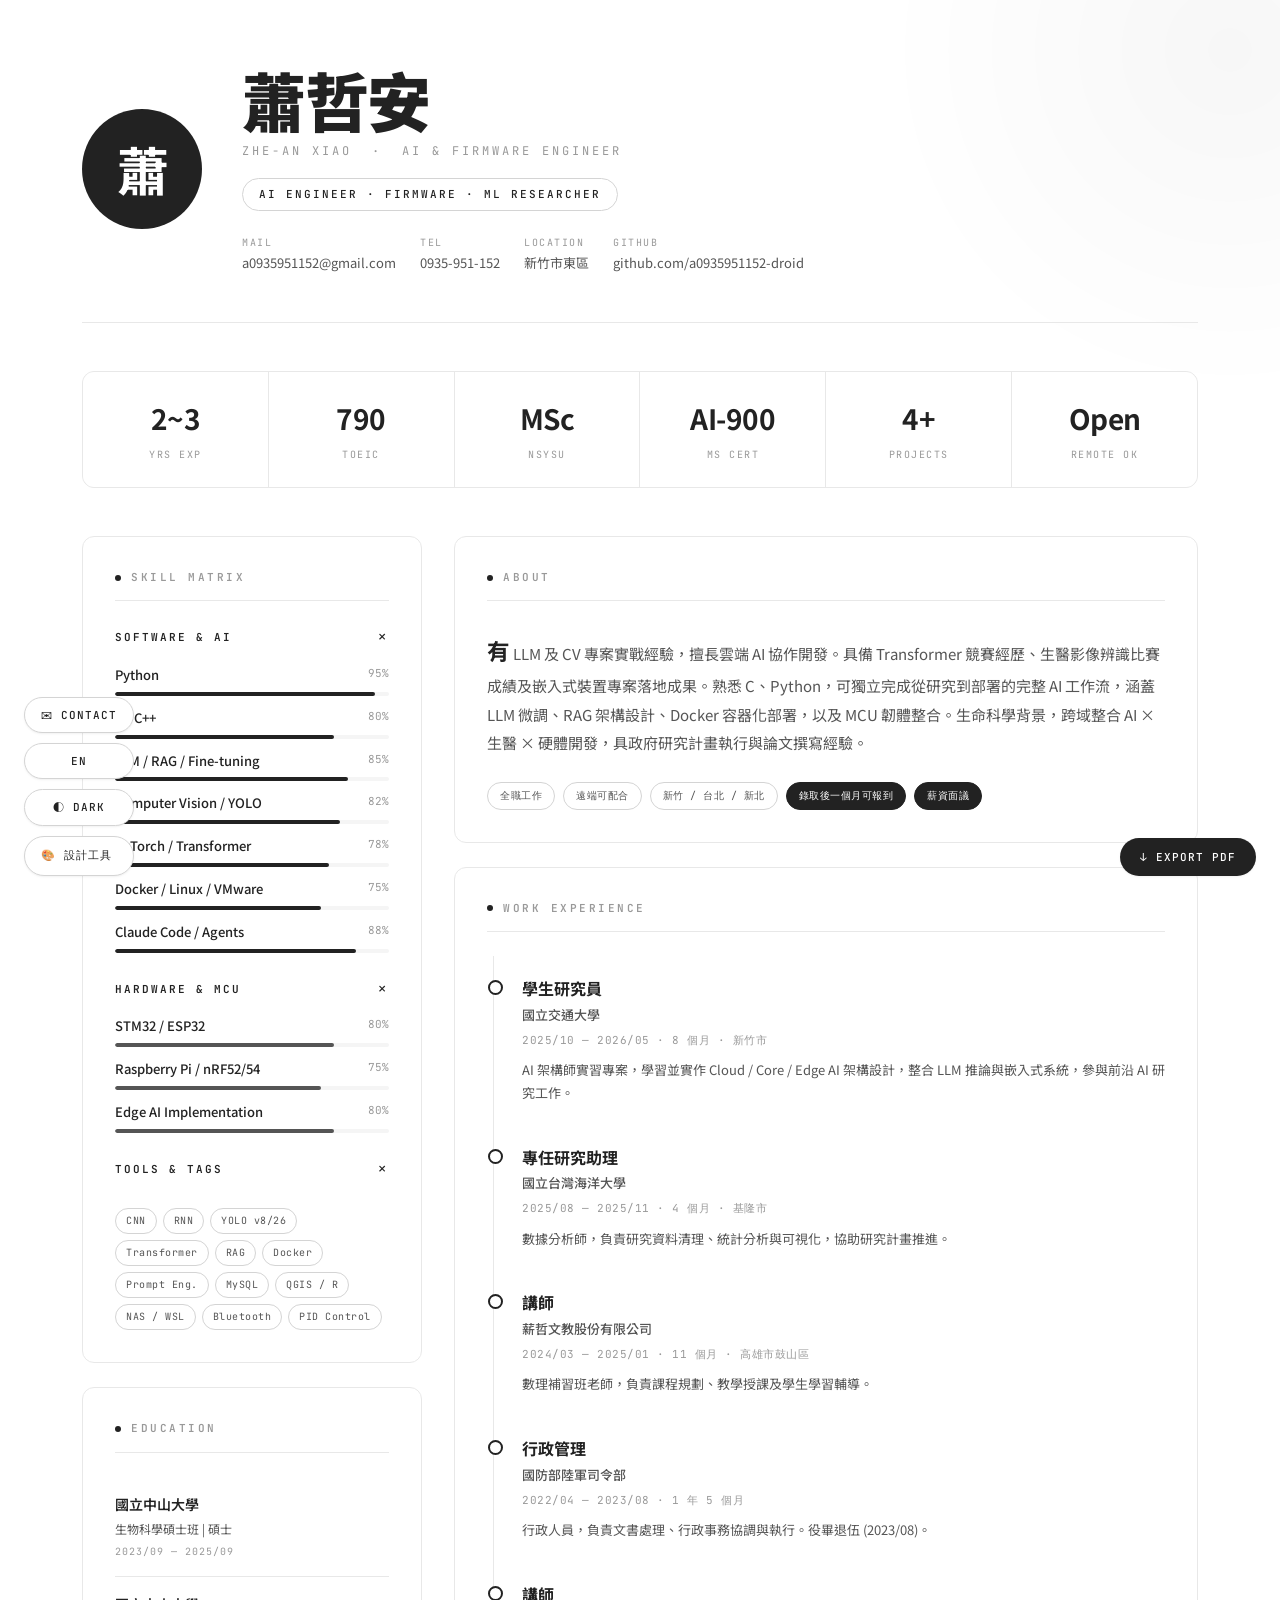
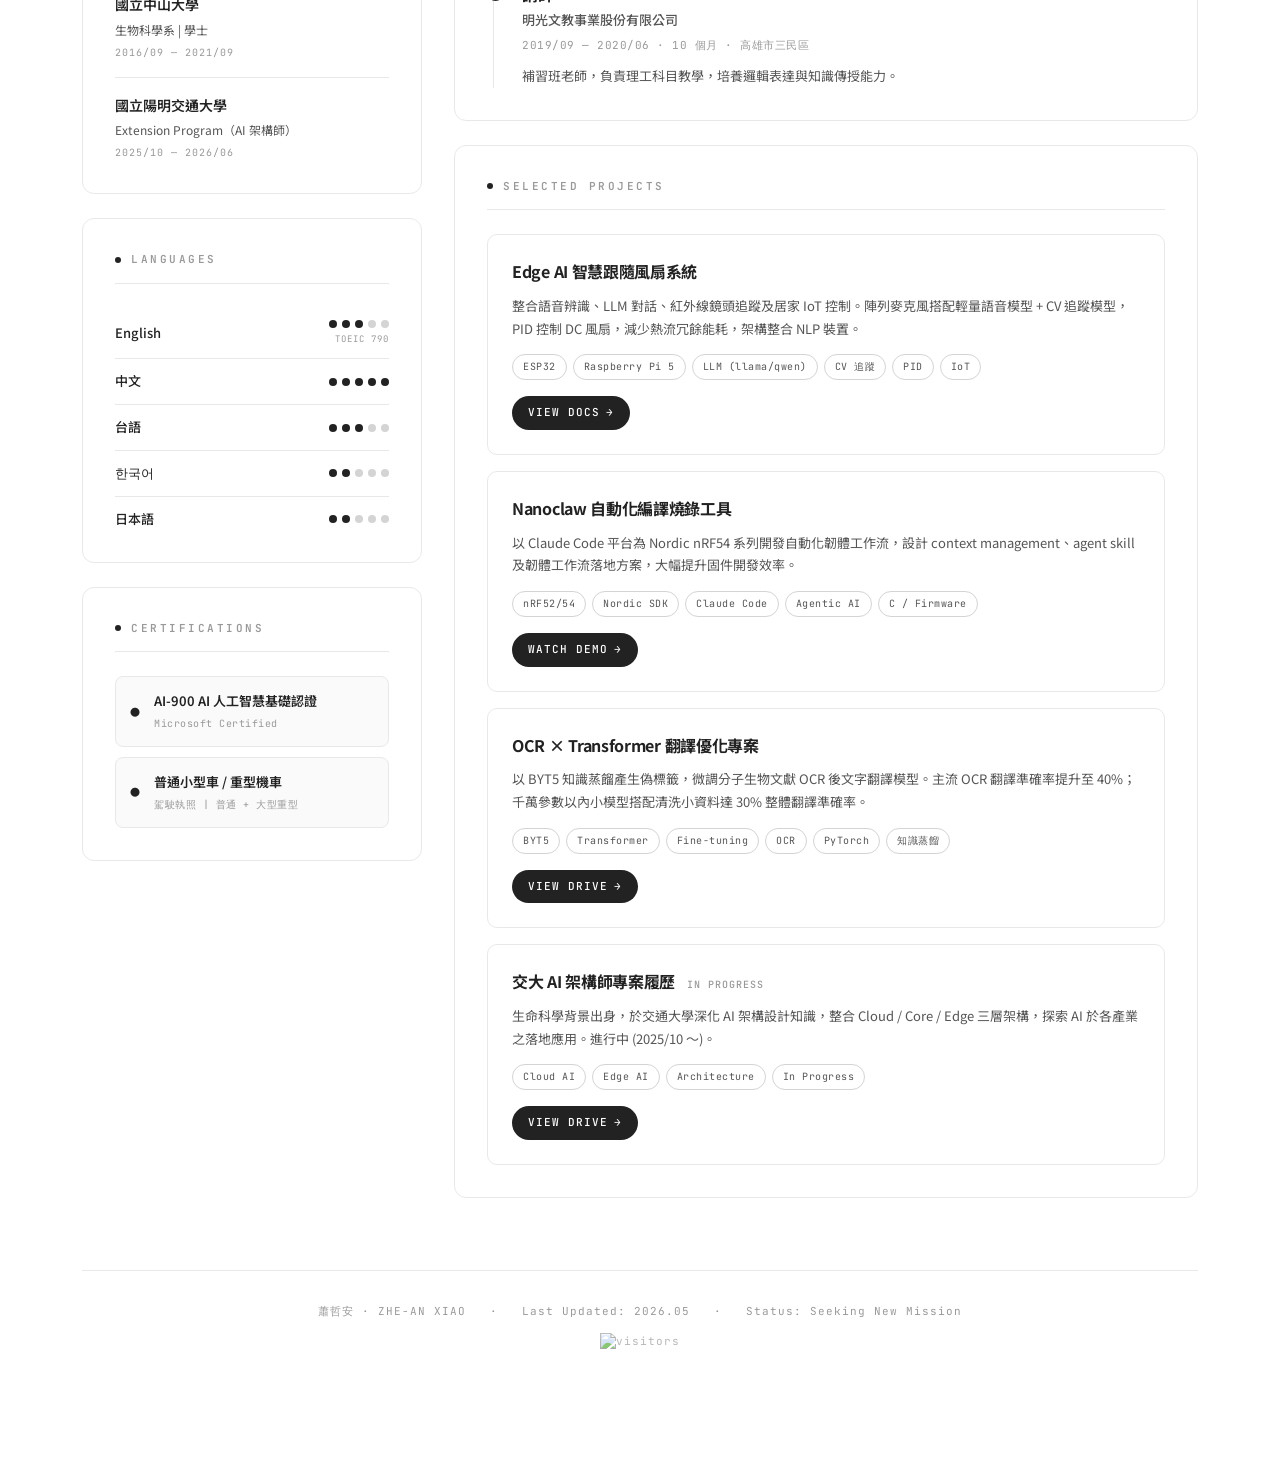
==== commit 35de9893: "v0.10.1 — 履歷加 Studio 入口按鈕（左下角） - index.html .ctrl-btns 新增第 4 顆 🎨 Studio 按鈕 - 連結 tools/studio.html，ta" ====
--- a/index.html
+++ b/index.html
@@ -986,6 +986,7 @@
     <button class="ctrl-btn" id="contact-btn" onclick="openContact()">✉ Contact</button>
     <button class="ctrl-btn" id="lang-btn">EN</button>
     <button class="ctrl-btn" id="mode-btn">◐ Dark</button>
+    <a class="ctrl-btn" href="tools/studio.html" target="_blank" rel="noopener" style="text-decoration:none; color:inherit;" title="Open Design Studio">🎨 <span data-i18n="studio_btn">Studio</span></a>
 </div>
 
 <!-- EXPORT PDF BUTTON -->
@@ -1056,6 +1057,7 @@
             proj4_desc: '生命科學背景出身，於交通大學深化 AI 架構設計知識，整合 Cloud / Core / Edge 三層架構，探索 AI 於各產業之落地應用。進行中 (2025/10 ～)。',
             footer_name: '蕭哲安 · ZHE-AN XIAO',
             footer_status: 'Status: Seeking New Mission',
+            studio_btn: '設計工具',
         },
         en: {
             contact_loc: 'Hsinchu City, East District',
@@ -1093,6 +1095,7 @@
             proj4_desc: 'Deepening AI architecture knowledge at NYCU. Integrating Cloud/Core/Edge three-tier architecture, exploring AI deployment across industries. In progress (2025/10 ~).',
             footer_name: 'ZHE-AN XIAO',
             footer_status: 'Status: Seeking New Mission',
+            studio_btn: 'Studio',
         }
     };
 
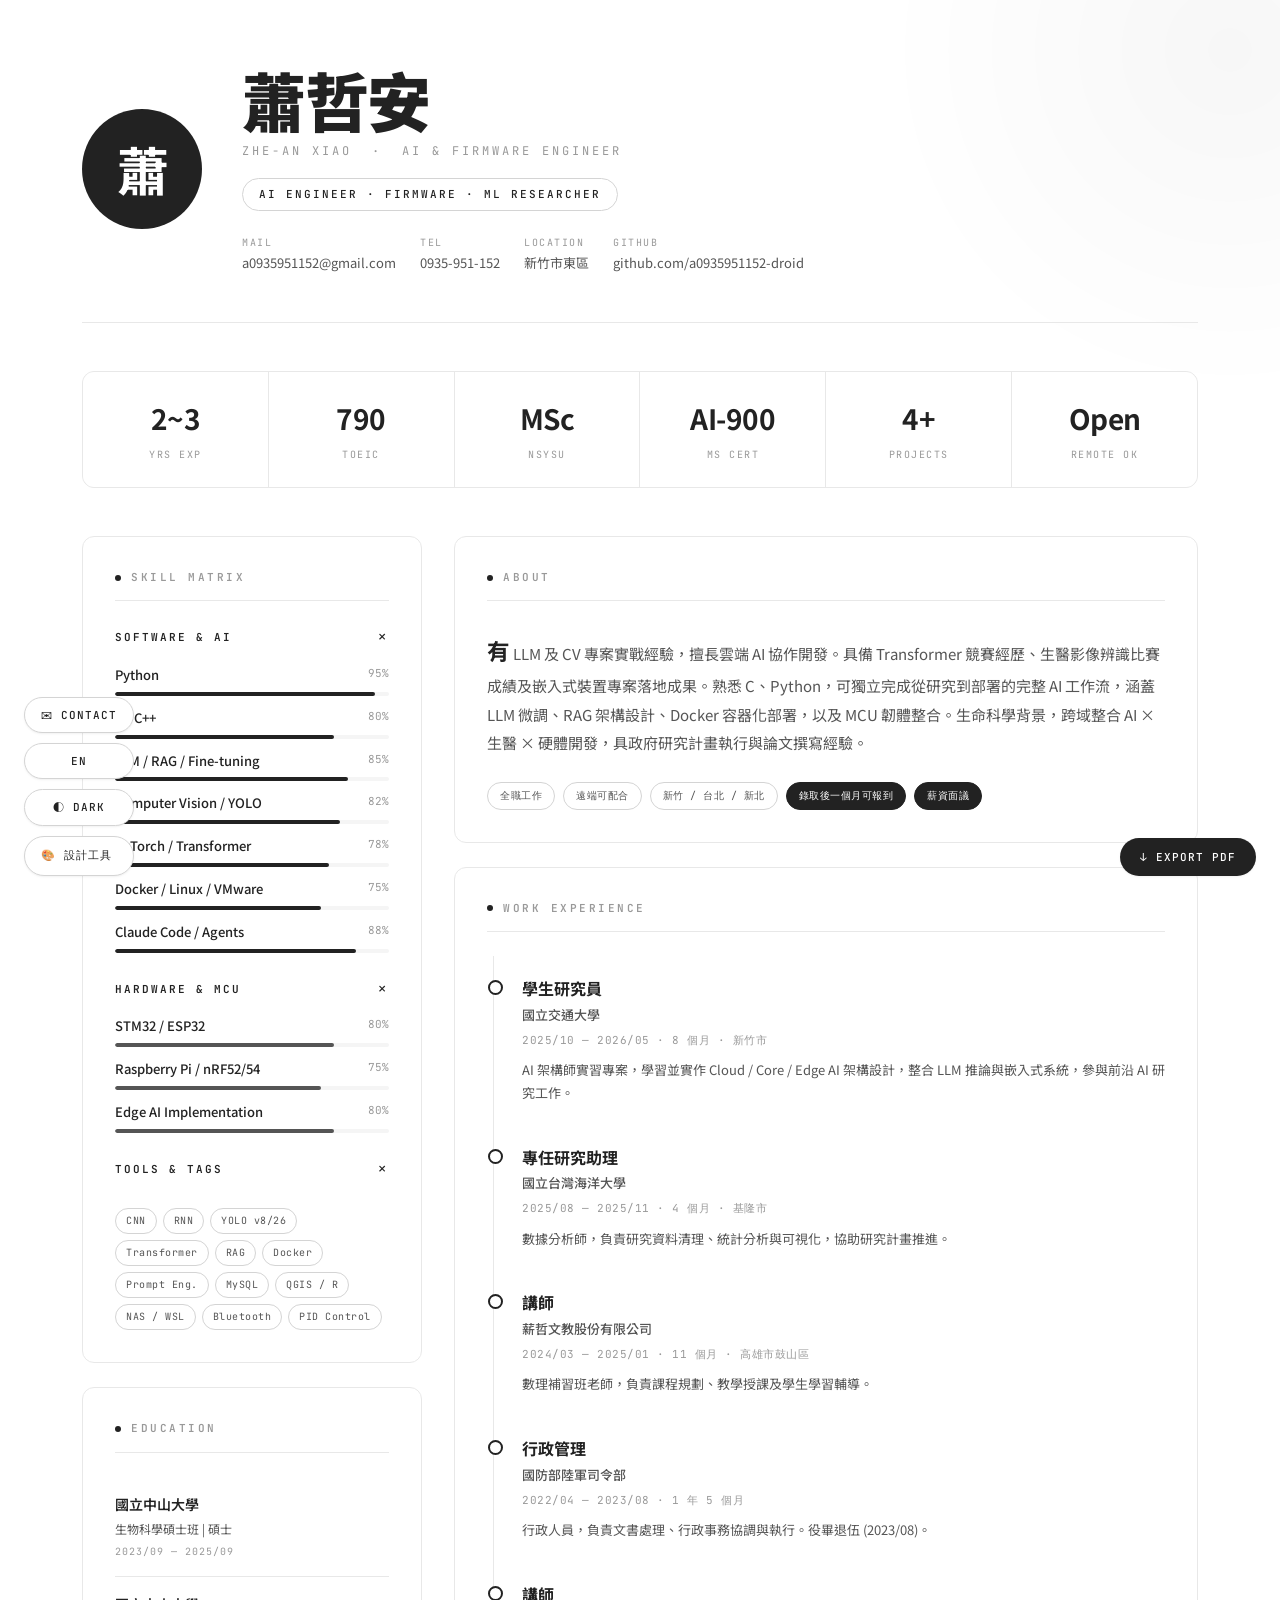
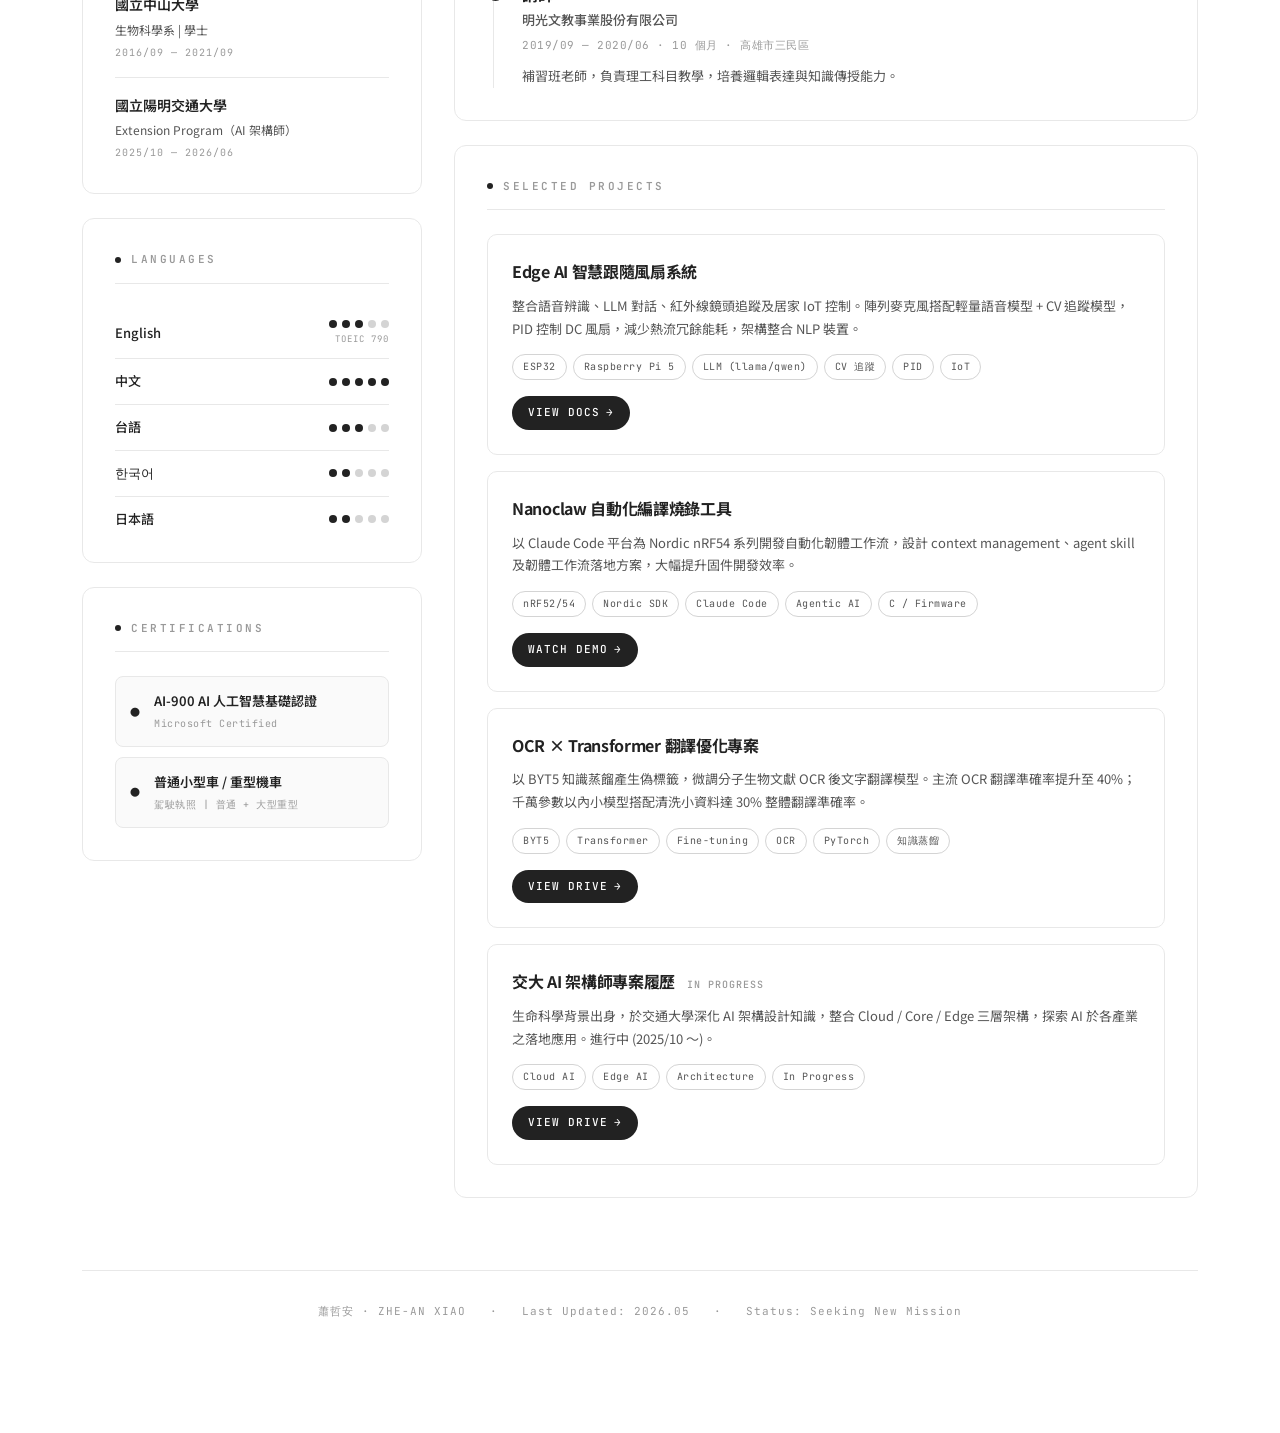
==== commit a7e6d2d9: "v0.17.1 — v1.0 RC3.1：Lighthouse Performance 修補 針對 Lighthouse Performance 三個扣分項一次處理掉。 A11y / Best Pra" ====
--- a/index.html
+++ b/index.html
@@ -4,722 +4,79 @@
     <meta charset="UTF-8">
     <meta name="viewport" content="width=device-width, initial-scale=1.0">
     <title>蕭哲安 | AI & Firmware Engineer</title>
+
+    <!-- SEO -->
+    <meta name="description" id="meta-description" content="蕭哲安 (ZHE-AN XIAO) — AI & Firmware Engineer。LLM / CV / Edge AI 實戰經驗，跨域整合 AI × 生醫 × 硬體開發。新竹，遠端可配合。">
+    <meta name="author" content="蕭哲安 (ZHE-AN XIAO)">
+    <meta name="theme-color" content="#222222" media="(prefers-color-scheme: light)">
+    <meta name="theme-color" content="#0e0e10" media="(prefers-color-scheme: dark)">
+    <link rel="canonical" href="https://a0935951152-droid.github.io/0520_Claude_code_Lab/">
+
+    <!-- Open Graph (Facebook / LinkedIn) -->
+    <meta property="og:type" content="profile">
+    <meta property="og:title" content="蕭哲安 | AI & Firmware Engineer">
+    <meta property="og:description" content="LLM / CV / Edge AI 實戰，跨域整合 AI × 生醫 × 硬體。">
+    <meta property="og:url" content="https://a0935951152-droid.github.io/0520_Claude_code_Lab/">
+    <meta property="og:locale" id="og-locale" content="zh_TW">
+    <meta property="og:locale:alternate" content="en_US">
+    <meta property="profile:first_name" content="哲安">
+    <meta property="profile:last_name" content="蕭">
+
+    <!-- Twitter Card -->
+    <meta name="twitter:card" content="summary">
+    <meta name="twitter:title" content="蕭哲安 | AI & Firmware Engineer">
+    <meta name="twitter:description" content="LLM / CV / Edge AI 實戰，跨域整合 AI × 生醫 × 硬體。">
+
+    <!-- Favicon -->
+    <link rel="icon" type="image/svg+xml" href="assets/favicon.svg">
+
+    <!-- Fonts + Stylesheet -->
+    <!-- preconnect 讓 fonts.gstatic.com 的 DNS/TLS 跟 fonts.googleapis.com CSS 平行跑，省 ~1.3s render-blocking -->
+    <link rel="preconnect" href="https://fonts.googleapis.com">
+    <link rel="preconnect" href="https://fonts.gstatic.com" crossorigin>
     <link href="https://fonts.googleapis.com/css2?family=Inter:wght@300;400;500;600;700;900&family=Noto+Sans+TC:wght@300;400;500;700;900&family=JetBrains+Mono:wght@400;500&display=swap" rel="stylesheet">
-    <style>
-        :root {
-            --bg: #ffffff;
-            --bg-soft: #fafafa;
-            --bg-section: #f5f5f5;
-            --text: #222222;
-            --text-secondary: #555555;
-            --text-muted: #999999;
-            --border: #e8e8e8;
-            --border-strong: #d4d4d4;
-            --accent: #222222;
-            --accent-hover: #000000;
-            --shadow-soft: 0 1px 3px rgba(0,0,0,0.04), 0 1px 2px rgba(0,0,0,0.03);
-            --shadow-hover: 0 8px 24px rgba(0,0,0,0.08), 0 4px 8px rgba(0,0,0,0.04);
-            --serif: 'Noto Sans TC', 'Inter', -apple-system, BlinkMacSystemFont, sans-serif;
-            --mono: 'JetBrains Mono', ui-monospace, SFMono-Regular, monospace;
-        }
-
-        body.dark-mode {
-            --bg: #0e0e10;
-            --bg-soft: #161618;
-            --bg-section: #1c1c1f;
-            --text: #f0f0f0;
-            --text-secondary: #b0b0b0;
-            --text-muted: #707070;
-            --border: #2a2a2e;
-            --border-strong: #3a3a3f;
-            --accent: #f0f0f0;
-            --accent-hover: #ffffff;
-            --shadow-soft: 0 1px 3px rgba(0,0,0,0.3);
-            --shadow-hover: 0 8px 24px rgba(0,0,0,0.4);
-        }
-
-        * { margin: 0; padding: 0; box-sizing: border-box; }
-
-        html { scroll-behavior: smooth; }
-
-        body {
-            background-color: var(--bg);
-            color: var(--text);
-            font-family: var(--serif);
-            font-weight: 400;
-            min-height: 100vh;
-            line-height: 1.6;
-            -webkit-font-smoothing: antialiased;
-            -moz-osx-font-smoothing: grayscale;
-            transition: background-color 0.3s ease, color 0.3s ease;
-        }
-
-        body::before {
-            content: '';
-            position: fixed;
-            top: -300px;
-            right: -300px;
-            width: 700px;
-            height: 700px;
-            border-radius: 50%;
-            background: radial-gradient(circle, rgba(0,0,0,0.03) 0%, transparent 70%);
-            pointer-events: none;
-            z-index: 0;
-        }
-
-        body.dark-mode::before {
-            background: radial-gradient(circle, rgba(255,255,255,0.04) 0%, transparent 70%);
-        }
-
-        .container {
-            max-width: 1180px;
-            margin: 0 auto;
-            padding: 64px 32px 80px;
-            position: relative;
-            z-index: 1;
-        }
-
-        /* ── HEADER ── */
-        .header {
-            padding-bottom: 48px;
-            margin-bottom: 48px;
-            border-bottom: 1px solid var(--border);
-            position: relative;
-        }
-
-        .header-inner {
-            display: flex;
-            align-items: center;
-            gap: 40px;
-            flex-wrap: wrap;
-        }
-
-        .avatar-circle {
-            width: 120px;
-            height: 120px;
-            flex-shrink: 0;
-            border-radius: 50%;
-            background: var(--text);
-            color: var(--bg);
-            display: flex;
-            align-items: center;
-            justify-content: center;
-            font-family: var(--serif);
-            font-size: 52px;
-            font-weight: 700;
-            letter-spacing: -2px;
-            transition: transform 0.4s ease, box-shadow 0.4s ease;
-        }
-
-        .avatar-circle:hover {
-            transform: scale(1.04);
-            box-shadow: var(--shadow-hover);
-        }
-
-        .header-info { flex: 1; min-width: 260px; }
-
-        .name-glitch {
-            font-family: var(--serif);
-            font-size: clamp(40px, 6vw, 64px);
-            font-weight: 900;
-            color: var(--text);
-            letter-spacing: -1.5px;
-            line-height: 1.1;
-            margin-bottom: 8px;
-        }
-
-        .eng-name {
-            font-family: var(--mono);
-            color: var(--text-muted);
-            font-size: 12px;
-            letter-spacing: 3px;
-            text-transform: uppercase;
-            margin-bottom: 16px;
-        }
-
-        .title-tag {
-            display: inline-block;
-            font-family: var(--mono);
-            color: var(--text);
-            font-size: 11px;
-            letter-spacing: 2px;
-            border: 1px solid var(--border-strong);
-            padding: 7px 16px;
-            border-radius: 100px;
-            text-transform: uppercase;
-            font-weight: 500;
-        }
-
-        .contact-row {
-            display: flex;
-            flex-wrap: wrap;
-            gap: 24px;
-            margin-top: 24px;
-        }
-
-        .contact-item {
-            font-family: var(--serif);
-            font-size: 13px;
-            color: var(--text-secondary);
-            display: flex;
-            flex-direction: column;
-            gap: 2px;
-            transition: color 0.2s;
-            text-decoration: none;
-        }
-
-        .contact-item:hover { color: var(--text); }
-
-        .contact-item .lbl {
-            font-family: var(--mono);
-            color: var(--text-muted);
-            font-size: 10px;
-            letter-spacing: 1.5px;
-            text-transform: uppercase;
-        }
-
-        /* ── STATS BAR ── */
-        .stats-bar {
-            display: grid;
-            grid-template-columns: repeat(6, 1fr);
-            gap: 1px;
-            background: var(--border);
-            border: 1px solid var(--border);
-            border-radius: 12px;
-            overflow: hidden;
-            margin-bottom: 48px;
-        }
-
-        .stat-block {
-            background: var(--bg);
-            padding: 24px 16px;
-            text-align: center;
-            transition: background 0.2s;
-            cursor: default;
-        }
-
-        .stat-block:hover { background: var(--bg-soft); }
-
-        .stat-num {
-            font-family: var(--serif);
-            font-size: 28px;
-            font-weight: 700;
-            color: var(--text);
-            letter-spacing: -0.5px;
-        }
-
-        .stat-label {
-            font-family: var(--mono);
-            font-size: 10px;
-            color: var(--text-muted);
-            margin-top: 6px;
-            letter-spacing: 1.5px;
-            text-transform: uppercase;
-        }
-
-        /* ── MAIN GRID ── */
-        .main-grid {
-            display: grid;
-            grid-template-columns: 340px 1fr;
-            gap: 32px;
-        }
-
-        @media (max-width: 860px) {
-            .main-grid { grid-template-columns: 1fr; gap: 24px; }
-        }
-
-        /* ── PANEL ── */
-        .panel {
-            background: var(--bg);
-            border: 1px solid var(--border);
-            border-radius: 12px;
-            padding: 32px;
-            margin-bottom: 24px;
-            transition: box-shadow 0.3s ease, border-color 0.3s ease;
-        }
-
-        .panel:hover {
-            box-shadow: var(--shadow-soft);
-        }
-
-        .panel-title {
-            font-family: var(--mono);
-            font-size: 11px;
-            font-weight: 600;
-            letter-spacing: 2.5px;
-            color: var(--text-muted);
-            text-transform: uppercase;
-            margin-bottom: 24px;
-            padding-bottom: 14px;
-            border-bottom: 1px solid var(--border);
-            display: flex;
-            align-items: center;
-            gap: 10px;
-        }
-
-        .panel-title::before {
-            content: '';
-            width: 6px;
-            height: 6px;
-            border-radius: 50%;
-            background: var(--text);
-            flex-shrink: 0;
-        }
-
-        /* ── SKILLS ── */
-        .skill-group { margin-bottom: 24px; }
-        .skill-group:last-child { margin-bottom: 0; }
-
-        .skill-group-title {
-            font-family: var(--mono);
-            font-size: 11px;
-            color: var(--text);
-            font-weight: 600;
-            letter-spacing: 2px;
-            text-transform: uppercase;
-            margin-bottom: 14px;
-            cursor: pointer;
-            user-select: none;
-            display: flex;
-            align-items: center;
-            justify-content: space-between;
-            transition: color 0.2s;
-        }
-
-        .skill-group-title:hover { color: var(--text-muted); }
-
-        .skill-group-title::after {
-            content: '+';
-            font-size: 16px;
-            font-weight: 300;
-            opacity: 0.6;
-            transition: transform 0.3s, opacity 0.3s;
-            flex-shrink: 0;
-        }
-
-        .skill-group:not(.collapsed) .skill-group-title::after {
-            transform: rotate(45deg);
-            opacity: 1;
-        }
-
-        .skill-content {
-            overflow: hidden;
-            max-height: 800px;
-            transition: max-height 0.4s cubic-bezier(0.4,0,0.2,1), opacity 0.3s;
-        }
-
-        .skill-group.collapsed .skill-content {
-            max-height: 0;
-            opacity: 0;
-        }
-
-        .skill-bar { margin-bottom: 12px; }
-        .skill-bar:last-child { margin-bottom: 0; }
-
-        .skill-name {
-            font-family: var(--serif);
-            font-size: 13px;
-            color: var(--text);
-            display: flex;
-            justify-content: space-between;
-            margin-bottom: 6px;
-            font-weight: 500;
-        }
-
-        .skill-name span:last-child {
-            font-family: var(--mono);
-            font-size: 11px;
-            color: var(--text-muted);
-            font-weight: 400;
-        }
-
-        .skill-track {
-            height: 4px;
-            background: var(--bg-section);
-            border-radius: 100px;
-            overflow: hidden;
-        }
-
-        .skill-fill {
-            height: 100%;
-            background: var(--text);
-            border-radius: 100px;
-            animation: fillBar 1.8s cubic-bezier(.4,0,.2,1) forwards;
-            width: 0;
-        }
-
-        .skill-fill.hw { background: var(--text-secondary); }
-
-        @keyframes fillBar { to { width: var(--w); } }
-
-        .skill-tags { display: flex; flex-wrap: wrap; gap: 6px; margin-top: 12px; }
-
-        .skill-tag {
-            font-family: var(--mono);
-            font-size: 10px;
-            color: var(--text-secondary);
-            border: 1px solid var(--border-strong);
-            padding: 4px 10px;
-            border-radius: 100px;
-            background: var(--bg);
-            transition: all 0.2s;
-            letter-spacing: 0.5px;
-        }
-        .skill-tag:hover {
-            background: var(--text);
-            color: var(--bg);
-            border-color: var(--text);
-        }
-
-        /* ── EDUCATION ── */
-        .edu-item { padding: 16px 0; border-bottom: 1px solid var(--border); }
-        .edu-item:last-child { border-bottom: none; padding-bottom: 0; }
-        .edu-item:first-child { padding-top: 0; }
-        .edu-school { font-family: var(--serif); font-size: 14px; color: var(--text); font-weight: 600; }
-        .edu-dept { font-size: 12px; color: var(--text-secondary); margin-top: 4px; }
-        .edu-date { font-family: var(--mono); font-size: 10px; color: var(--text-muted); margin-top: 6px; letter-spacing: 1px; }
-
-        /* ── LANGUAGE ── */
-        .lang-item { display: flex; justify-content: space-between; align-items: center; padding: 12px 0; border-bottom: 1px solid var(--border); }
-        .lang-item:last-child { border-bottom: none; padding-bottom: 0; }
-        .lang-item:first-child { padding-top: 0; }
-        .lang-name { font-family: var(--serif); font-size: 13px; color: var(--text); font-weight: 500; }
-        .lang-col { display: flex; flex-direction: column; align-items: flex-end; gap: 4px; }
-        .lang-dots { display: flex; gap: 5px; }
-        .dot { width: 8px; height: 8px; border-radius: 50%; background: var(--border-strong); }
-        .dot.on { background: var(--text); }
-        .lang-note { font-family: var(--mono); font-size: 9px; color: var(--text-muted); letter-spacing: 1px; }
-
-        /* ── CERT ── */
-        .cert-item { display: flex; align-items: center; gap: 14px; padding: 14px; border: 1px solid var(--border); border-radius: 8px; background: var(--bg-soft); margin-bottom: 10px; transition: all 0.25s; }
-        .cert-item:last-child { margin-bottom: 0; }
-        .cert-item:hover { border-color: var(--border-strong); background: var(--bg); transform: translateY(-1px); box-shadow: var(--shadow-soft); }
-        .cert-icon { font-size: 10px; flex-shrink: 0; color: var(--text); }
-        .cert-name { font-family: var(--serif); font-size: 13px; color: var(--text); font-weight: 600; }
-        .cert-org { font-family: var(--mono); font-size: 10px; color: var(--text-muted); margin-top: 4px; letter-spacing: 0.5px; }
-
-        /* ── EXPERIENCE ── */
-        .exp-item { padding: 20px 0 20px 28px; border-left: 1px solid var(--border); margin-left: 6px; position: relative; transition: border-color 0.3s; }
-        .exp-item:first-child { padding-top: 0; }
-        .exp-item:last-child { padding-bottom: 0; }
-        .exp-item:hover { border-color: var(--text); }
-        .exp-item::before {
-            content: '';
-            position: absolute;
-            left: -6px;
-            top: 24px;
-            width: 11px;
-            height: 11px;
-            border-radius: 50%;
-            background: var(--bg);
-            border: 2px solid var(--text);
-            transition: transform 0.3s;
-        }
-        .exp-item:first-child::before { top: 4px; }
-        .exp-item:hover::before { transform: scale(1.2); }
-        .exp-title { font-family: var(--serif); font-size: 16px; color: var(--text); font-weight: 700; }
-        .exp-company { font-size: 13px; color: var(--text-secondary); margin-top: 3px; font-weight: 500; }
-        .exp-date { font-family: var(--mono); font-size: 11px; color: var(--text-muted); margin-top: 6px; margin-bottom: 10px; letter-spacing: 0.5px; }
-        .exp-desc { font-size: 13px; color: var(--text-secondary); line-height: 1.75; }
-
-        /* ── SUMMARY ── */
-        .summary-text {
-            font-size: 15px;
-            color: var(--text-secondary);
-            line-height: 1.9;
-            padding: 4px 0;
-        }
-        .summary-text::first-letter {
-            font-size: 1.5em;
-            font-weight: 700;
-            color: var(--text);
-        }
-        .badge-row { display: flex; flex-wrap: wrap; gap: 8px; margin-top: 20px; }
-        .badge { font-family: var(--mono); font-size: 10px; padding: 5px 12px; border: 1px solid var(--border-strong); border-radius: 100px; color: var(--text-secondary); letter-spacing: 0.5px; background: var(--bg); }
-        .badge.y { background: var(--text); color: var(--bg); border-color: var(--text); }
-
-        /* ── PROJECTS ── */
-        .project-item {
-            border: 1px solid var(--border);
-            border-radius: 10px;
-            padding: 24px;
-            margin-bottom: 16px;
-            background: var(--bg);
-            position: relative;
-            transition: all 0.3s ease;
-        }
-        .project-item:last-child { margin-bottom: 0; }
-        .project-item:hover {
-            border-color: var(--border-strong);
-            box-shadow: var(--shadow-hover);
-            transform: translateY(-2px);
-        }
-        .project-name { font-family: var(--serif); font-size: 16px; color: var(--text); font-weight: 700; letter-spacing: -0.3px; }
-        .project-desc { font-size: 13px; color: var(--text-secondary); margin-top: 10px; line-height: 1.75; }
-
-        .proj-btn {
-            display: inline-flex;
-            align-items: center;
-            gap: 6px;
-            margin-top: 16px;
-            font-family: var(--mono);
-            font-size: 11px;
-            color: var(--bg);
-            background: var(--text);
-            padding: 8px 16px;
-            text-decoration: none;
-            border-radius: 100px;
-            letter-spacing: 1px;
-            transition: all 0.2s;
-            font-weight: 500;
-            text-transform: uppercase;
-        }
-        .proj-btn:hover {
-            background: var(--accent-hover);
-        }
-        .proj-btn::after { content: '→'; transition: transform 0.2s; }
-        .proj-btn:hover::after { transform: translateX(3px); }
-
-        /* ── FOOTER ── */
-        .footer {
-            text-align: center;
-            padding: 32px 0;
-            font-family: var(--mono);
-            font-size: 11px;
-            color: var(--text-muted);
-            letter-spacing: 1px;
-            border-top: 1px solid var(--border);
-            margin-top: 48px;
-        }
-        .footer span { margin: 0 8px; }
-
-        /* ── EXPORT BUTTON ── */
-        .export-btn {
-            position: fixed;
-            bottom: 24px;
-            right: 24px;
-            font-family: var(--mono);
-            font-size: 11px;
-            color: var(--bg);
-            background: var(--text);
-            border: none;
-            padding: 12px 20px;
-            cursor: pointer;
-            border-radius: 100px;
-            letter-spacing: 1px;
-            text-transform: uppercase;
-            font-weight: 500;
-            z-index: 1000;
-            transition: all 0.2s;
-            box-shadow: var(--shadow-soft);
-        }
-        .export-btn:hover {
-            background: var(--accent-hover);
-            box-shadow: var(--shadow-hover);
-            transform: translateY(-1px);
-        }
-
-        /* ── CONTROL BUTTONS ── */
-        .ctrl-btns {
-            position: fixed;
-            bottom: 24px;
-            left: 24px;
-            display: flex;
-            flex-direction: column;
-            gap: 10px;
-            z-index: 1000;
-        }
-        .ctrl-btn {
-            font-family: var(--mono);
-            font-size: 11px;
-            padding: 10px 16px;
-            cursor: pointer;
-            letter-spacing: 1px;
-            text-transform: uppercase;
-            border-radius: 100px;
-            border: 1px solid var(--border-strong);
-            background: var(--bg);
-            color: var(--text);
-            transition: all 0.2s;
-            font-weight: 500;
-            box-shadow: var(--shadow-soft);
-        }
-        .ctrl-btn:hover {
-            background: var(--text);
-            color: var(--bg);
-            border-color: var(--text);
-            transform: translateY(-1px);
-            box-shadow: var(--shadow-hover);
-        }
-
-        /* ── CONTACT MODAL ── */
-        .modal-overlay {
-            display: none;
-            position: fixed;
-            inset: 0;
-            background: rgba(0,0,0,0.45);
-            z-index: 2000;
-            backdrop-filter: blur(8px);
-            -webkit-backdrop-filter: blur(8px);
-            align-items: center;
-            justify-content: center;
-            animation: fadeIn 0.25s ease;
-        }
-        .modal-overlay.open { display: flex; }
-        @keyframes fadeIn { from { opacity: 0; } to { opacity: 1; } }
-
-        .modal-box {
-            background: var(--bg);
-            border: 1px solid var(--border);
-            border-radius: 16px;
-            padding: 36px;
-            width: min(480px, 90vw);
-            position: relative;
-            box-shadow: 0 24px 64px rgba(0,0,0,0.18);
-            animation: slideUp 0.3s ease;
-        }
-        @keyframes slideUp { from { transform: translateY(20px); opacity: 0; } to { transform: translateY(0); opacity: 1; } }
-
-        .modal-title {
-            font-family: var(--serif);
-            font-size: 20px;
-            color: var(--text);
-            font-weight: 700;
-            margin-bottom: 8px;
-        }
-        .modal-subtitle {
-            font-family: var(--mono);
-            font-size: 11px;
-            color: var(--text-muted);
-            letter-spacing: 1.5px;
-            text-transform: uppercase;
-            margin-bottom: 24px;
-            padding-bottom: 16px;
-            border-bottom: 1px solid var(--border);
-        }
-        .modal-close {
-            position: absolute;
-            top: 18px;
-            right: 22px;
-            font-size: 22px;
-            color: var(--text-muted);
-            cursor: pointer;
-            background: none;
-            border: none;
-            line-height: 1;
-            transition: color 0.2s;
-            font-weight: 300;
-        }
-        .modal-close:hover { color: var(--text); }
-        .cf-group { margin-bottom: 16px; }
-        .cf-label {
-            font-family: var(--mono);
-            font-size: 10px;
-            color: var(--text-muted);
-            letter-spacing: 1.5px;
-            text-transform: uppercase;
-            margin-bottom: 6px;
-            display: block;
-            font-weight: 500;
-        }
-        .cf-input {
-            width: 100%;
-            background: var(--bg-soft);
-            border: 1px solid var(--border);
-            color: var(--text);
-            font-family: var(--serif);
-            font-size: 14px;
-            padding: 12px 14px;
-            outline: none;
-            border-radius: 8px;
-            transition: border-color 0.2s, background 0.2s;
-        }
-        .cf-input:focus {
-            border-color: var(--text);
-            background: var(--bg);
-        }
-        textarea.cf-input { resize: vertical; min-height: 100px; font-family: var(--serif); }
-        .cf-submit {
-            width: 100%;
-            font-family: var(--mono);
-            font-size: 12px;
-            color: var(--bg);
-            background: var(--text);
-            border: none;
-            padding: 14px;
-            cursor: pointer;
-            letter-spacing: 2px;
-            text-transform: uppercase;
-            border-radius: 100px;
-            transition: all 0.2s;
-            margin-top: 8px;
-            font-weight: 500;
-        }
-        .cf-submit:hover {
-            background: var(--accent-hover);
-            transform: translateY(-1px);
-        }
-        .cf-status {
-            font-family: var(--mono);
-            font-size: 11px;
-            color: var(--text-secondary);
-            text-align: center;
-            margin-top: 12px;
-            min-height: 14px;
-            letter-spacing: 0.5px;
-        }
-
-        /* ── VISITOR BADGE ── */
-        .visitor-badge { display: block; margin-top: 12px; opacity: 0.7; transition: opacity 0.2s; }
-        .visitor-badge:hover { opacity: 1; }
-        .visitor-badge img { height: 18px; }
-
-        /* ── MOBILE ── */
-        @media (max-width: 600px) {
-            .container { padding: 32px 20px 60px; }
-            .header { padding-bottom: 32px; margin-bottom: 32px; }
-            .header-inner { gap: 20px; }
-            .avatar-circle { width: 84px; height: 84px; font-size: 38px; }
-            .name-glitch { font-size: clamp(30px, 8vw, 44px); letter-spacing: -1px; }
-            .eng-name { font-size: 11px; letter-spacing: 2px; margin-bottom: 12px; }
-            .title-tag { font-size: 10px; padding: 5px 12px; }
-            .contact-row { gap: 16px; margin-top: 18px; }
-            .contact-item { font-size: 12px; }
-            .stats-bar { grid-template-columns: repeat(3, 1fr); margin-bottom: 32px; }
-            .stat-num { font-size: 22px; }
-            .panel { padding: 22px; }
-            .panel-title { font-size: 10px; letter-spacing: 2px; margin-bottom: 18px; }
-            .exp-title { font-size: 14px; }
-            .exp-company { font-size: 12px; }
-            .exp-desc { font-size: 12px; }
-            .project-name { font-size: 15px; }
-            .project-desc { font-size: 12px; }
-            .summary-text { font-size: 13px; }
-            .footer { font-size: 10px; padding: 24px 0; }
-            .footer span { display: block; margin: 4px 0; }
-            .export-btn { bottom: 16px; right: 16px; font-size: 10px; padding: 10px 16px; }
-            .ctrl-btns { bottom: 16px; left: 16px; gap: 8px; }
-            .ctrl-btn { font-size: 10px; padding: 8px 14px; }
-        }
-
-        /* ── PRINT / PDF EXPORT ── */
-        @media print {
-            @page { margin: 12mm 14mm; size: A4; }
-            * { -webkit-print-color-adjust: exact; print-color-adjust: exact; }
-            *, *::before, *::after { animation: none !important; transition: none !important; }
-            body::before { display: none !important; }
-            body { background: #ffffff !important; color: #222222 !important; }
-            .export-btn, .ctrl-btns, .modal-overlay, .proj-btn { display: none !important; }
-            * { box-shadow: none !important; }
-            .container { max-width: 100%; padding: 0; }
-            .panel, .project-item, .stat-block, .cert-item, .modal-box { box-shadow: none !important; }
-            .panel { padding: 18px; margin-bottom: 14px; page-break-inside: avoid; }
-            .exp-item, .project-item { page-break-inside: avoid; }
-            .skill-fill { width: var(--w) !important; }
-            .skill-content { max-height: none !important; opacity: 1 !important; }
-            .header { padding-bottom: 24px; margin-bottom: 24px; }
-        }
-    </style>
+    <link rel="stylesheet" href="assets/styles.css">
+
+    <!-- JSON-LD structured data (Google understands schema.org/Person) -->
+    <script type="application/ld+json">
+    {
+        "@context": "https://schema.org",
+        "@type": "Person",
+        "name": "蕭哲安",
+        "alternateName": "ZHE-AN XIAO",
+        "jobTitle": "AI & Firmware Engineer",
+        "url": "https://a0935951152-droid.github.io/0520_Claude_code_Lab/",
+        "email": "mailto:a0935951152@gmail.com",
+        "address": {
+            "@type": "PostalAddress",
+            "addressLocality": "Hsinchu City",
+            "addressRegion": "East District",
+            "addressCountry": "TW"
+        },
+        "sameAs": [
+            "https://github.com/a0935951152-droid"
+        ],
+        "alumniOf": [
+            { "@type": "CollegeOrUniversity", "name": "National Sun Yat-sen University" },
+            { "@type": "CollegeOrUniversity", "name": "National Yang Ming Chiao Tung University" }
+        ],
+        "hasCredential": [
+            {
+                "@type": "EducationalOccupationalCredential",
+                "name": "AI-900 Azure AI Fundamentals",
+                "credentialCategory": "certification",
+                "recognizedBy": { "@type": "Organization", "name": "Microsoft" }
+            }
+        ],
+        "knowsAbout": [
+            "Large Language Models", "Computer Vision", "Edge AI",
+            "Embedded Systems", "Firmware Development",
+            "Python", "C", "C++", "PyTorch", "Transformer", "RAG",
+            "Docker", "MCU", "STM32", "ESP32", "Nordic nRF54"
+        ],
+        "knowsLanguage": ["zh-TW", "en", "ko", "ja"]
+    }
+    </script>
 </head>
 <body>
 <div class="container">
@@ -974,9 +331,6 @@
         <span>Last Updated: 2026.05</span>
         <span>·</span>
         <span data-i18n="footer_status">Status: Seeking New Mission</span>
-        <div class="visitor-badge">
-            <img src="https://visitor-badge.laobi.icu/badge?page_id=a0935951152-droid.0520_Claude_code_Lab" alt="visitors" loading="lazy">
-        </div>
     </div>
 
 </div>
@@ -999,17 +353,19 @@
         <div class="modal-title">Send a Message</div>
         <div class="modal-subtitle">無聲勝有聲 — Let your message speak</div>
         <form onsubmit="submitContact(event)">
+            <!-- honeypot: 隱藏欄位防 spam bot；真人看不到也選不到 -->
+            <input type="text" name="website" id="cf-website" tabindex="-1" autocomplete="off" aria-hidden="true" style="position:absolute; left:-9999px; opacity:0; height:0; width:0; pointer-events:none;">
             <div class="cf-group">
                 <label class="cf-label" for="cf-name">Name</label>
-                <input class="cf-input" id="cf-name" type="text" required placeholder="你的名字 / Your name">
+                <input class="cf-input" id="cf-name" type="text" required placeholder="你的名字 / Your name" maxlength="100">
             </div>
             <div class="cf-group">
                 <label class="cf-label" for="cf-email">Email</label>
-                <input class="cf-input" id="cf-email" type="email" required placeholder="your@email.com">
+                <input class="cf-input" id="cf-email" type="email" required placeholder="your@email.com" maxlength="200">
             </div>
             <div class="cf-group">
                 <label class="cf-label" for="cf-msg">Message</label>
-                <textarea class="cf-input" id="cf-msg" required placeholder="留言 / Message..."></textarea>
+                <textarea class="cf-input" id="cf-msg" required placeholder="留言 / Message..." minlength="5" maxlength="5000"></textarea>
             </div>
             <button type="submit" class="cf-submit">Send Message</button>
             <div class="cf-status" id="cf-status"></div>
@@ -1017,136 +373,7 @@
     </div>
 </div>
 
-<script>
-'use strict';
-(() => {
-    const T = {
-        zh: {
-            contact_loc: '新竹市東區',
-            sg_sw: 'Software & AI', sg_hw: 'Hardware & MCU', sg_tools: 'Tools & Tags',
-            edu1_school: '國立中山大學', edu1_dept: '生物科學碩士班 | 碩士', edu1_date: '2023/09 — 2025/09',
-            edu2_school: '國立中山大學', edu2_dept: '生物科學系 | 學士', edu2_date: '2016/09 — 2021/09',
-            edu3_school: '國立陽明交通大學', edu3_dept: 'Extension Program（AI 架構師）', edu3_date: '2025/10 — 2026/06',
-            cert1_name: 'AI-900 AI 人工智慧基礎認證', cert1_org: 'Microsoft Certified',
-            cert2_name: '普通小型車 / 重型機車', cert2_org: '駕駛執照 | 普通 + 大型重型',
-            summary: '有 LLM 及 CV 專案實戰經驗，擅長雲端 AI 協作開發。具備 Transformer 競賽經歷、生醫影像辨識比賽成績及嵌入式裝置專案落地成果。熟悉 C、Python，可獨立完成從研究到部署的完整 AI 工作流，涵蓋 LLM 微調、RAG 架構設計、Docker 容器化部署，以及 MCU 韌體整合。生命科學背景，跨域整合 AI × 生醫 × 硬體開發，具政府研究計畫執行與論文撰寫經驗。',
-            badge_fulltime: '全職工作', badge_remote: '遠端可配合', badge_loc: '新竹 / 台北 / 新北',
-            badge_notice: '錄取後一個月可報到', badge_salary: '薪資面議',
-            exp1_title: '學生研究員', exp1_company: '國立交通大學',
-            exp1_date: '2025/10 — 2026/05  ·  8 個月  ·  新竹市',
-            exp1_desc: 'AI 架構師實習專案，學習並實作 Cloud / Core / Edge AI 架構設計，整合 LLM 推論與嵌入式系統，參與前沿 AI 研究工作。',
-            exp2_title: '專任研究助理', exp2_company: '國立台灣海洋大學',
-            exp2_date: '2025/08 — 2025/11  ·  4 個月  ·  基隆市',
-            exp2_desc: '數據分析師，負責研究資料清理、統計分析與可視化，協助研究計畫推進。',
-            exp3_title: '講師', exp3_company: '薪哲文教股份有限公司',
-            exp3_date: '2024/03 — 2025/01  ·  11 個月  ·  高雄市鼓山區',
-            exp3_desc: '數理補習班老師，負責課程規劃、教學授課及學生學習輔導。',
-            exp4_title: '行政管理', exp4_company: '國防部陸軍司令部',
-            exp4_date: '2022/04 — 2023/08  ·  1 年 5 個月',
-            exp4_desc: '行政人員，負責文書處理、行政事務協調與執行。役畢退伍 (2023/08)。',
-            exp5_title: '講師', exp5_company: '明光文教事業股份有限公司',
-            exp5_date: '2019/09 — 2020/06  ·  10 個月  ·  高雄市三民區',
-            exp5_desc: '補習班老師，負責理工科目教學，培養邏輯表達與知識傳授能力。',
-            proj1_name: 'Edge AI 智慧跟隨風扇系統',
-            proj1_desc: '整合語音辨識、LLM 對話、紅外線鏡頭追蹤及居家 IoT 控制。陣列麥克風搭配輕量語音模型 + CV 追蹤模型，PID 控制 DC 風扇，減少熱流冗餘能耗，架構整合 NLP 裝置。',
-            proj2_name: 'Nanoclaw 自動化編譯燒錄工具',
-            proj2_desc: '以 Claude Code 平台為 Nordic nRF54 系列開發自動化韌體工作流，設計 context management、agent skill 及韌體工作流落地方案，大幅提升固件開發效率。',
-            proj3_name: 'OCR × Transformer 翻譯優化專案',
-            proj3_desc: '以 BYT5 知識蒸餾產生偽標籤，微調分子生物文獻 OCR 後文字翻譯模型。主流 OCR 翻譯準確率提升至 40%；千萬參數以內小模型搭配清洗小資料達 30% 整體翻譯準確率。',
-            proj4_name: '交大 AI 架構師專案履歷 <span style="font-family:var(--mono);font-size:10px;color:var(--text-muted);font-weight:500;letter-spacing:1px;margin-left:8px">IN PROGRESS</span>',
-            proj4_desc: '生命科學背景出身，於交通大學深化 AI 架構設計知識，整合 Cloud / Core / Edge 三層架構，探索 AI 於各產業之落地應用。進行中 (2025/10 ～)。',
-            footer_name: '蕭哲安 · ZHE-AN XIAO',
-            footer_status: 'Status: Seeking New Mission',
-            studio_btn: '設計工具',
-        },
-        en: {
-            contact_loc: 'Hsinchu City, East District',
-            sg_sw: 'Software & AI', sg_hw: 'Hardware & MCU', sg_tools: 'Tools & Tags',
-            edu1_school: 'National Sun Yat-sen University', edu1_dept: 'M.Sc. in Biological Sciences', edu1_date: '2023/09 — 2025/09',
-            edu2_school: 'National Sun Yat-sen University', edu2_dept: 'B.Sc. in Biological Sciences', edu2_date: '2016/09 — 2021/09',
-            edu3_school: 'Nat\'l Yang Ming Chiao Tung Univ.', edu3_dept: 'Extension Program (AI Architect)', edu3_date: '2025/10 — 2026/06',
-            cert1_name: 'AI-900 Azure AI Fundamentals', cert1_org: 'Microsoft Certified',
-            cert2_name: 'Driver\'s License (Car & Motorcycle)', cert2_org: 'Class B + Heavy Motorcycle',
-            summary: 'Experienced in LLM and CV projects with hands-on research background, proficient in cloud-based AI collaborative development. Participated in Transformer competitions, biomedical image recognition contests, and embedded AI deployment projects. Proficient in C and Python — independently capable of the full AI workflow from research to deployment: LLM fine-tuning, RAG architecture, Docker containerization, and MCU firmware integration. Life sciences background enabling cross-domain AI × Biomedical × Hardware development.',
-            badge_fulltime: 'Full-time', badge_remote: 'Remote OK', badge_loc: 'Hsinchu / Taipei / New Taipei',
-            badge_notice: 'Available within 1 month', badge_salary: 'Open to Negotiation',
-            exp1_title: 'Student Researcher', exp1_company: 'Nat\'l Yang Ming Chiao Tung Univ.',
-            exp1_date: '2025/10 — 2026/05  ·  8 months  ·  Hsinchu',
-            exp1_desc: 'AI Architect internship: learning and implementing Cloud/Core/Edge AI architecture design, integrating LLM inference with embedded systems, participating in frontier AI research.',
-            exp2_title: 'Research Assistant', exp2_company: 'National Taiwan Ocean University',
-            exp2_date: '2025/08 — 2025/11  ·  4 months  ·  Keelung',
-            exp2_desc: 'Data analyst responsible for research data cleaning, statistical analysis, and visualization.',
-            exp3_title: 'Instructor', exp3_company: 'Hsin-Zhe Education Co.',
-            exp3_date: '2024/03 — 2025/01  ·  11 months  ·  Kaohsiung',
-            exp3_desc: 'Math and science tutor responsible for curriculum planning, teaching, and student academic guidance.',
-            exp4_title: 'Administrative Staff', exp4_company: 'Republic of China Army HQ',
-            exp4_date: '2022/04 — 2023/08  ·  1 yr 5 mo',
-            exp4_desc: 'Administrative officer handling documentation, coordination, and execution of administrative tasks. Completed compulsory military service (Aug 2023).',
-            exp5_title: 'Instructor', exp5_company: 'Ming Guang Education Co.',
-            exp5_date: '2019/09 — 2020/06  ·  10 months  ·  Kaohsiung',
-            exp5_desc: 'Science and math tutor developing logical reasoning and knowledge transfer skills.',
-            proj1_name: 'Edge AI Smart-Tracking Fan System',
-            proj1_desc: 'Integrates voice recognition, LLM dialogue, IR camera tracking, and home IoT control. Array mic with lightweight voice model + CV tracking model, PID-controlled DC fan to reduce thermal energy waste, NLP-integrated embedded architecture.',
-            proj2_name: 'Nanoclaw: Automated Compile & Flash Tool',
-            proj2_desc: 'Built automated firmware workflow for Nordic nRF54 series via Claude Code platform. Designed context management, agent skills, and firmware deployment solutions — significantly boosting firmware development efficiency.',
-            proj3_name: 'OCR × Transformer Translation Optimization',
-            proj3_desc: 'Used BYT5 knowledge distillation to generate pseudo-labels for fine-tuning biomedical OCR translation. Improved accuracy to 40%; sub-10M parameter model with cleaned small dataset achieved 30% overall translation accuracy.',
-            proj4_name: 'NYCU AI Architect Portfolio <span style="font-family:var(--mono);font-size:10px;color:var(--text-muted);font-weight:500;letter-spacing:1px;margin-left:8px">IN PROGRESS</span>',
-            proj4_desc: 'Deepening AI architecture knowledge at NYCU. Integrating Cloud/Core/Edge three-tier architecture, exploring AI deployment across industries. In progress (2025/10 ~).',
-            footer_name: 'ZHE-AN XIAO',
-            footer_status: 'Status: Seeking New Mission',
-            studio_btn: 'Studio',
-        }
-    };
-
-    let lang = localStorage.getItem('zxa_lang') || 'zh';
-    let darkMode = localStorage.getItem('zxa_mode') === 'dark';
-
-    function applyLang(l) {
-        lang = l;
-        localStorage.setItem('zxa_lang', l);
-        document.getElementById('html-root').lang = l === 'zh' ? 'zh-TW' : 'en';
-        document.getElementById('lang-btn').textContent = l === 'zh' ? 'EN' : '中';
-        document.querySelectorAll('[data-i18n]').forEach(el => {
-            const k = el.dataset.i18n;
-            if (T[l] && T[l][k] !== undefined) el.innerHTML = T[l][k];
-        });
-    }
-
-    function applyMode(dark) {
-        darkMode = dark;
-        localStorage.setItem('zxa_mode', dark ? 'dark' : 'light');
-        document.body.classList.toggle('dark-mode', dark);
-        document.getElementById('mode-btn').textContent = dark ? '◑ Light' : '◐ Dark';
-    }
-
-    window.openContact = function() { document.getElementById('contact-modal').classList.add('open'); };
-    window.closeContact = function() {
-        document.getElementById('contact-modal').classList.remove('open');
-        document.getElementById('cf-status').textContent = '';
-    };
-    window.handleOverlayClick = function(e) { if (e.target === document.getElementById('contact-modal')) window.closeContact(); };
-    window.submitContact = function(e) {
-        e.preventDefault();
-        const name = document.getElementById('cf-name').value;
-        const email = document.getElementById('cf-email').value;
-        const msg = document.getElementById('cf-msg').value;
-        const sub = encodeURIComponent('[履歷聯絡] 來自 ' + name);
-        const body = encodeURIComponent('姓名：' + name + '\nEmail：' + email + '\n\n' + msg);
-        window.location.href = 'mailto:a0935951152@gmail.com?subject=' + sub + '&body=' + body;
-        document.getElementById('cf-status').textContent = '✓ 已開啟郵件客戶端，請確認傳送。';
-    };
-
-    document.addEventListener('DOMContentLoaded', () => {
-        applyMode(darkMode);
-        applyLang(lang);
-        document.querySelectorAll('.skill-group-title').forEach(t => {
-            t.addEventListener('click', () => t.closest('.skill-group').classList.toggle('collapsed'));
-        });
-        document.getElementById('mode-btn').addEventListener('click', () => applyMode(!darkMode));
-        document.getElementById('lang-btn').addEventListener('click', () => applyLang(lang === 'zh' ? 'en' : 'zh'));
-    });
-})();
-</script>
+<script src="assets/config.js"></script>
+<script src="assets/scripts.js"></script>
 </body>
 </html>
--- a/assets/styles.css
+++ b/assets/styles.css
@@ -0,0 +1,710 @@
+        :root {
+            --bg: #ffffff;
+            --bg-soft: #fafafa;
+            --bg-section: #f5f5f5;
+            --radius-card: 12px;
+            --text: #222222;
+            --text-secondary: #555555;
+            --text-muted: #999999;
+            --border: #e8e8e8;
+            --border-strong: #d4d4d4;
+            --accent: #222222;
+            --accent-hover: #000000;
+            --shadow-soft: 0 1px 3px rgba(0,0,0,0.04), 0 1px 2px rgba(0,0,0,0.03);
+            --shadow-hover: 0 8px 24px rgba(0,0,0,0.08), 0 4px 8px rgba(0,0,0,0.04);
+            --serif: 'Noto Sans TC', 'Inter', -apple-system, BlinkMacSystemFont, sans-serif;
+            --mono: 'JetBrains Mono', ui-monospace, SFMono-Regular, monospace;
+        }
+
+        body.dark-mode {
+            --bg: #0e0e10;
+            --bg-soft: #161618;
+            --bg-section: #1c1c1f;
+            --radius-card: 12px;
+            --text: #f0f0f0;
+            --text-secondary: #b0b0b0;
+            --text-muted: #707070;
+            --border: #2a2a2e;
+            --border-strong: #3a3a3f;
+            --accent: #f0f0f0;
+            --accent-hover: #ffffff;
+            --shadow-soft: 0 1px 3px rgba(0,0,0,0.3);
+            --shadow-hover: 0 8px 24px rgba(0,0,0,0.4);
+        }
+
+        * { margin: 0; padding: 0; box-sizing: border-box; }
+
+        html { scroll-behavior: smooth; }
+
+        body {
+            background-color: var(--bg);
+            color: var(--text);
+            font-family: var(--serif);
+            font-weight: 400;
+            min-height: 100vh;
+            line-height: 1.6;
+            -webkit-font-smoothing: antialiased;
+            -moz-osx-font-smoothing: grayscale;
+            transition: background-color 0.3s ease, color 0.3s ease;
+        }
+
+        body::before {
+            content: '';
+            position: fixed;
+            top: -300px;
+            right: -300px;
+            width: 700px;
+            height: 700px;
+            border-radius: 50%;
+            background: radial-gradient(circle, rgba(0,0,0,0.03) 0%, transparent 70%);
+            pointer-events: none;
+            z-index: 0;
+        }
+
+        body.dark-mode::before {
+            background: radial-gradient(circle, rgba(255,255,255,0.04) 0%, transparent 70%);
+        }
+
+        .container {
+            max-width: 1180px;
+            margin: 0 auto;
+            padding: 64px 32px 80px;
+            position: relative;
+            z-index: 1;
+        }
+
+        /* ── HEADER ── */
+        .header {
+            padding-bottom: 48px;
+            margin-bottom: 48px;
+            border-bottom: 1px solid var(--border);
+            position: relative;
+        }
+
+        .header-inner {
+            display: flex;
+            align-items: center;
+            gap: 40px;
+            flex-wrap: wrap;
+        }
+
+        .avatar-circle {
+            width: 120px;
+            height: 120px;
+            flex-shrink: 0;
+            border-radius: 50%;
+            background: var(--text);
+            color: var(--bg);
+            display: flex;
+            align-items: center;
+            justify-content: center;
+            font-family: var(--serif);
+            font-size: 52px;
+            font-weight: 700;
+            letter-spacing: -2px;
+            transition: transform 0.4s ease, box-shadow 0.4s ease;
+        }
+
+        .avatar-circle:hover {
+            transform: scale(1.04);
+            box-shadow: var(--shadow-hover);
+        }
+
+        .header-info { flex: 1; min-width: 260px; }
+
+        .name-glitch {
+            font-family: var(--serif);
+            font-size: clamp(40px, 6vw, 64px);
+            font-weight: 900;
+            color: var(--text);
+            letter-spacing: -1.5px;
+            line-height: 1.1;
+            margin-bottom: 8px;
+        }
+
+        .eng-name {
+            font-family: var(--mono);
+            color: var(--text-muted);
+            font-size: 12px;
+            letter-spacing: 3px;
+            text-transform: uppercase;
+            margin-bottom: 16px;
+        }
+
+        .title-tag {
+            display: inline-block;
+            font-family: var(--mono);
+            color: var(--text);
+            font-size: 11px;
+            letter-spacing: 2px;
+            border: 1px solid var(--border-strong);
+            padding: 7px 16px;
+            border-radius: 100px;
+            text-transform: uppercase;
+            font-weight: 500;
+        }
+
+        .contact-row {
+            display: flex;
+            flex-wrap: wrap;
+            gap: 24px;
+            margin-top: 24px;
+        }
+
+        .contact-item {
+            font-family: var(--serif);
+            font-size: 13px;
+            color: var(--text-secondary);
+            display: flex;
+            flex-direction: column;
+            gap: 2px;
+            transition: color 0.2s;
+            text-decoration: none;
+        }
+
+        .contact-item:hover { color: var(--text); }
+
+        .contact-item .lbl {
+            font-family: var(--mono);
+            color: var(--text-muted);
+            font-size: 10px;
+            letter-spacing: 1.5px;
+            text-transform: uppercase;
+        }
+
+        /* ── STATS BAR ── */
+        .stats-bar {
+            display: grid;
+            grid-template-columns: repeat(6, 1fr);
+            gap: 1px;
+            background: var(--border);
+            border: 1px solid var(--border);
+            border-radius: var(--radius-card);
+            overflow: hidden;
+            margin-bottom: 48px;
+        }
+
+        .stat-block {
+            background: var(--bg);
+            padding: 24px 16px;
+            text-align: center;
+            transition: background 0.2s;
+            cursor: default;
+        }
+
+        .stat-block:hover { background: var(--bg-soft); }
+
+        .stat-num {
+            font-family: var(--serif);
+            font-size: 28px;
+            font-weight: 700;
+            color: var(--text);
+            letter-spacing: -0.5px;
+        }
+
+        .stat-label {
+            font-family: var(--mono);
+            font-size: 10px;
+            color: var(--text-muted);
+            margin-top: 6px;
+            letter-spacing: 1.5px;
+            text-transform: uppercase;
+        }
+
+        /* ── MAIN GRID ── */
+        .main-grid {
+            display: grid;
+            grid-template-columns: 340px 1fr;
+            gap: 32px;
+        }
+
+        @media (max-width: 860px) {
+            .main-grid { grid-template-columns: 1fr; gap: 24px; }
+        }
+
+        /* ── PANEL ── */
+        .panel {
+            background: var(--bg);
+            border: 1px solid var(--border);
+            border-radius: var(--radius-card);
+            padding: 32px;
+            margin-bottom: 24px;
+            transition: box-shadow 0.3s ease, border-color 0.3s ease;
+        }
+
+        .panel:hover {
+            box-shadow: var(--shadow-soft);
+        }
+
+        .panel-title {
+            font-family: var(--mono);
+            font-size: 11px;
+            font-weight: 600;
+            letter-spacing: 2.5px;
+            color: var(--text-muted);
+            text-transform: uppercase;
+            margin-bottom: 24px;
+            padding-bottom: 14px;
+            border-bottom: 1px solid var(--border);
+            display: flex;
+            align-items: center;
+            gap: 10px;
+        }
+
+        .panel-title::before {
+            content: '';
+            width: 6px;
+            height: 6px;
+            border-radius: 50%;
+            background: var(--text);
+            flex-shrink: 0;
+        }
+
+        /* ── SKILLS ── */
+        .skill-group { margin-bottom: 24px; }
+        .skill-group:last-child { margin-bottom: 0; }
+
+        .skill-group-title {
+            font-family: var(--mono);
+            font-size: 11px;
+            color: var(--text);
+            font-weight: 600;
+            letter-spacing: 2px;
+            text-transform: uppercase;
+            margin-bottom: 14px;
+            cursor: pointer;
+            user-select: none;
+            display: flex;
+            align-items: center;
+            justify-content: space-between;
+            transition: color 0.2s;
+        }
+
+        .skill-group-title:hover { color: var(--text-muted); }
+
+        .skill-group-title::after {
+            content: '+';
+            font-size: 16px;
+            font-weight: 300;
+            opacity: 0.6;
+            transition: transform 0.3s, opacity 0.3s;
+            flex-shrink: 0;
+        }
+
+        .skill-group:not(.collapsed) .skill-group-title::after {
+            transform: rotate(45deg);
+            opacity: 1;
+        }
+
+        .skill-content {
+            overflow: hidden;
+            max-height: 800px;
+            transition: max-height 0.4s cubic-bezier(0.4,0,0.2,1), opacity 0.3s;
+        }
+
+        .skill-group.collapsed .skill-content {
+            max-height: 0;
+            opacity: 0;
+        }
+
+        .skill-bar { margin-bottom: 12px; }
+        .skill-bar:last-child { margin-bottom: 0; }
+
+        .skill-name {
+            font-family: var(--serif);
+            font-size: 13px;
+            color: var(--text);
+            display: flex;
+            justify-content: space-between;
+            margin-bottom: 6px;
+            font-weight: 500;
+        }
+
+        .skill-name span:last-child {
+            font-family: var(--mono);
+            font-size: 11px;
+            color: var(--text-muted);
+            font-weight: 400;
+        }
+
+        .skill-track {
+            height: 4px;
+            background: var(--bg-section);
+            border-radius: 100px;
+            overflow: hidden;
+        }
+
+        .skill-fill {
+            height: 100%;
+            background: var(--text);
+            border-radius: 100px;
+            animation: fillBar 1.8s cubic-bezier(.4,0,.2,1) forwards;
+            width: 0;
+        }
+
+        .skill-fill.hw { background: var(--text-secondary); }
+
+        @keyframes fillBar { to { width: var(--w); } }
+
+        .skill-tags { display: flex; flex-wrap: wrap; gap: 6px; margin-top: 12px; }
+
+        .skill-tag {
+            font-family: var(--mono);
+            font-size: 10px;
+            color: var(--text-secondary);
+            border: 1px solid var(--border-strong);
+            padding: 4px 10px;
+            border-radius: 100px;
+            background: var(--bg);
+            transition: all 0.2s;
+            letter-spacing: 0.5px;
+        }
+        .skill-tag:hover {
+            background: var(--text);
+            color: var(--bg);
+            border-color: var(--text);
+        }
+
+        /* ── EDUCATION ── */
+        .edu-item { padding: 16px 0; border-bottom: 1px solid var(--border); }
+        .edu-item:last-child { border-bottom: none; padding-bottom: 0; }
+        .edu-item:first-child { padding-top: 0; }
+        .edu-school { font-family: var(--serif); font-size: 14px; color: var(--text); font-weight: 600; }
+        .edu-dept { font-size: 12px; color: var(--text-secondary); margin-top: 4px; }
+        .edu-date { font-family: var(--mono); font-size: 10px; color: var(--text-muted); margin-top: 6px; letter-spacing: 1px; }
+
+        /* ── LANGUAGE ── */
+        .lang-item { display: flex; justify-content: space-between; align-items: center; padding: 12px 0; border-bottom: 1px solid var(--border); }
+        .lang-item:last-child { border-bottom: none; padding-bottom: 0; }
+        .lang-item:first-child { padding-top: 0; }
+        .lang-name { font-family: var(--serif); font-size: 13px; color: var(--text); font-weight: 500; }
+        .lang-col { display: flex; flex-direction: column; align-items: flex-end; gap: 4px; }
+        .lang-dots { display: flex; gap: 5px; }
+        .dot { width: 8px; height: 8px; border-radius: 50%; background: var(--border-strong); }
+        .dot.on { background: var(--text); }
+        .lang-note { font-family: var(--mono); font-size: 9px; color: var(--text-muted); letter-spacing: 1px; }
+
+        /* ── CERT ── */
+        .cert-item { display: flex; align-items: center; gap: 14px; padding: 14px; border: 1px solid var(--border); border-radius: 8px; background: var(--bg-soft); margin-bottom: 10px; transition: all 0.25s; }
+        .cert-item:last-child { margin-bottom: 0; }
+        .cert-item:hover { border-color: var(--border-strong); background: var(--bg); transform: translateY(-1px); box-shadow: var(--shadow-soft); }
+        .cert-icon { font-size: 10px; flex-shrink: 0; color: var(--text); }
+        .cert-name { font-family: var(--serif); font-size: 13px; color: var(--text); font-weight: 600; }
+        .cert-org { font-family: var(--mono); font-size: 10px; color: var(--text-muted); margin-top: 4px; letter-spacing: 0.5px; }
+
+        /* ── EXPERIENCE ── */
+        .exp-item { padding: 20px 0 20px 28px; border-left: 1px solid var(--border); margin-left: 6px; position: relative; transition: border-color 0.3s; }
+        .exp-item:first-child { padding-top: 0; }
+        .exp-item:last-child { padding-bottom: 0; }
+        .exp-item:hover { border-color: var(--text); }
+        .exp-item::before {
+            content: '';
+            position: absolute;
+            left: -6px;
+            top: 24px;
+            width: 11px;
+            height: 11px;
+            border-radius: 50%;
+            background: var(--bg);
+            border: 2px solid var(--text);
+            transition: transform 0.3s;
+        }
+        .exp-item:first-child::before { top: 4px; }
+        .exp-item:hover::before { transform: scale(1.2); }
+        .exp-title { font-family: var(--serif); font-size: 16px; color: var(--text); font-weight: 700; }
+        .exp-company { font-size: 13px; color: var(--text-secondary); margin-top: 3px; font-weight: 500; }
+        .exp-date { font-family: var(--mono); font-size: 11px; color: var(--text-muted); margin-top: 6px; margin-bottom: 10px; letter-spacing: 0.5px; }
+        .exp-desc { font-size: 13px; color: var(--text-secondary); line-height: 1.75; }
+
+        /* ── SUMMARY ── */
+        .summary-text {
+            font-size: 15px;
+            color: var(--text-secondary);
+            line-height: 1.9;
+            padding: 4px 0;
+        }
+        .summary-text::first-letter {
+            font-size: 1.5em;
+            font-weight: 700;
+            color: var(--text);
+        }
+        .badge-row { display: flex; flex-wrap: wrap; gap: 8px; margin-top: 20px; }
+        .badge { font-family: var(--mono); font-size: 10px; padding: 5px 12px; border: 1px solid var(--border-strong); border-radius: 100px; color: var(--text-secondary); letter-spacing: 0.5px; background: var(--bg); }
+        .badge.y { background: var(--text); color: var(--bg); border-color: var(--text); }
+
+        /* ── PROJECTS ── */
+        .project-item {
+            border: 1px solid var(--border);
+            border-radius: calc(var(--radius-card) - 2px);
+            padding: 24px;
+            margin-bottom: 16px;
+            background: var(--bg);
+            position: relative;
+            transition: all 0.3s ease;
+        }
+        .project-item:last-child { margin-bottom: 0; }
+        .project-item:hover {
+            border-color: var(--border-strong);
+            box-shadow: var(--shadow-hover);
+            transform: translateY(-2px);
+        }
+        .project-name { font-family: var(--serif); font-size: 16px; color: var(--text); font-weight: 700; letter-spacing: -0.3px; }
+        .project-desc { font-size: 13px; color: var(--text-secondary); margin-top: 10px; line-height: 1.75; }
+
+        .proj-btn {
+            display: inline-flex;
+            align-items: center;
+            gap: 6px;
+            margin-top: 16px;
+            font-family: var(--mono);
+            font-size: 11px;
+            color: var(--bg);
+            background: var(--text);
+            padding: 8px 16px;
+            text-decoration: none;
+            border-radius: 100px;
+            letter-spacing: 1px;
+            transition: all 0.2s;
+            font-weight: 500;
+            text-transform: uppercase;
+        }
+        .proj-btn:hover {
+            background: var(--accent-hover);
+        }
+        .proj-btn::after { content: '→'; transition: transform 0.2s; }
+        .proj-btn:hover::after { transform: translateX(3px); }
+
+        /* ── FOOTER ── */
+        .footer {
+            text-align: center;
+            padding: 32px 0;
+            font-family: var(--mono);
+            font-size: 11px;
+            color: var(--text-muted);
+            letter-spacing: 1px;
+            border-top: 1px solid var(--border);
+            margin-top: 48px;
+        }
+        .footer span { margin: 0 8px; }
+
+        /* ── EXPORT BUTTON ── */
+        .export-btn {
+            position: fixed;
+            bottom: 24px;
+            right: 24px;
+            font-family: var(--mono);
+            font-size: 11px;
+            color: var(--bg);
+            background: var(--text);
+            border: none;
+            padding: 12px 20px;
+            cursor: pointer;
+            border-radius: 100px;
+            letter-spacing: 1px;
+            text-transform: uppercase;
+            font-weight: 500;
+            z-index: 1000;
+            transition: all 0.2s;
+            box-shadow: var(--shadow-soft);
+        }
+        .export-btn:hover {
+            background: var(--accent-hover);
+            box-shadow: var(--shadow-hover);
+            transform: translateY(-1px);
+        }
+
+        /* ── CONTROL BUTTONS ── */
+        .ctrl-btns {
+            position: fixed;
+            bottom: 24px;
+            left: 24px;
+            display: flex;
+            flex-direction: column;
+            gap: 10px;
+            z-index: 1000;
+        }
+        .ctrl-btn {
+            font-family: var(--mono);
+            font-size: 11px;
+            padding: 10px 16px;
+            cursor: pointer;
+            letter-spacing: 1px;
+            text-transform: uppercase;
+            border-radius: 100px;
+            border: 1px solid var(--border-strong);
+            background: var(--bg);
+            color: var(--text);
+            transition: all 0.2s;
+            font-weight: 500;
+            box-shadow: var(--shadow-soft);
+        }
+        .ctrl-btn:hover {
+            background: var(--text);
+            color: var(--bg);
+            border-color: var(--text);
+            transform: translateY(-1px);
+            box-shadow: var(--shadow-hover);
+        }
+
+        /* ── CONTACT MODAL ── */
+        .modal-overlay {
+            display: none;
+            position: fixed;
+            inset: 0;
+            background: rgba(0,0,0,0.45);
+            z-index: 2000;
+            backdrop-filter: blur(8px);
+            -webkit-backdrop-filter: blur(8px);
+            align-items: center;
+            justify-content: center;
+            animation: fadeIn 0.25s ease;
+        }
+        .modal-overlay.open { display: flex; }
+        @keyframes fadeIn { from { opacity: 0; } to { opacity: 1; } }
+
+        .modal-box {
+            background: var(--bg);
+            border: 1px solid var(--border);
+            border-radius: calc(var(--radius-card) + 4px);
+            padding: 36px;
+            width: min(480px, 90vw);
+            position: relative;
+            box-shadow: 0 24px 64px rgba(0,0,0,0.18);
+            animation: slideUp 0.3s ease;
+        }
+        @keyframes slideUp { from { transform: translateY(20px); opacity: 0; } to { transform: translateY(0); opacity: 1; } }
+
+        .modal-title {
+            font-family: var(--serif);
+            font-size: 20px;
+            color: var(--text);
+            font-weight: 700;
+            margin-bottom: 8px;
+        }
+        .modal-subtitle {
+            font-family: var(--mono);
+            font-size: 11px;
+            color: var(--text-muted);
+            letter-spacing: 1.5px;
+            text-transform: uppercase;
+            margin-bottom: 24px;
+            padding-bottom: 16px;
+            border-bottom: 1px solid var(--border);
+        }
+        .modal-close {
+            position: absolute;
+            top: 18px;
+            right: 22px;
+            font-size: 22px;
+            color: var(--text-muted);
+            cursor: pointer;
+            background: none;
+            border: none;
+            line-height: 1;
+            transition: color 0.2s;
+            font-weight: 300;
+        }
+        .modal-close:hover { color: var(--text); }
+        .cf-group { margin-bottom: 16px; }
+        .cf-label {
+            font-family: var(--mono);
+            font-size: 10px;
+            color: var(--text-muted);
+            letter-spacing: 1.5px;
+            text-transform: uppercase;
+            margin-bottom: 6px;
+            display: block;
+            font-weight: 500;
+        }
+        .cf-input {
+            width: 100%;
+            background: var(--bg-soft);
+            border: 1px solid var(--border);
+            color: var(--text);
+            font-family: var(--serif);
+            font-size: 14px;
+            padding: 12px 14px;
+            outline: none;
+            border-radius: 8px;
+            transition: border-color 0.2s, background 0.2s;
+        }
+        .cf-input:focus {
+            border-color: var(--text);
+            background: var(--bg);
+        }
+        textarea.cf-input { resize: vertical; min-height: 100px; font-family: var(--serif); }
+        .cf-submit {
+            width: 100%;
+            font-family: var(--mono);
+            font-size: 12px;
+            color: var(--bg);
+            background: var(--text);
+            border: none;
+            padding: 14px;
+            cursor: pointer;
+            letter-spacing: 2px;
+            text-transform: uppercase;
+            border-radius: 100px;
+            transition: all 0.2s;
+            margin-top: 8px;
+            font-weight: 500;
+        }
+        .cf-submit:hover {
+            background: var(--accent-hover);
+            transform: translateY(-1px);
+        }
+        .cf-status {
+            font-family: var(--mono);
+            font-size: 11px;
+            color: var(--text-secondary);
+            text-align: center;
+            margin-top: 12px;
+            min-height: 14px;
+            letter-spacing: 0.5px;
+        }
+
+        /* ── MOBILE ── */
+        @media (max-width: 600px) {
+            .container { padding: 32px 20px 60px; }
+            .header { padding-bottom: 32px; margin-bottom: 32px; }
+            .header-inner { gap: 20px; }
+            .avatar-circle { width: 84px; height: 84px; font-size: 38px; }
+            .name-glitch { font-size: clamp(30px, 8vw, 44px); letter-spacing: -1px; }
+            .eng-name { font-size: 11px; letter-spacing: 2px; margin-bottom: 12px; }
+            .title-tag { font-size: 10px; padding: 5px 12px; }
+            .contact-row { gap: 16px; margin-top: 18px; }
+            .contact-item { font-size: 12px; }
+            .stats-bar { grid-template-columns: repeat(3, 1fr); margin-bottom: 32px; }
+            .stat-num { font-size: 22px; }
+            .panel { padding: 22px; }
+            .panel-title { font-size: 10px; letter-spacing: 2px; margin-bottom: 18px; }
+            .exp-title { font-size: 14px; }
+            .exp-company { font-size: 12px; }
+            .exp-desc { font-size: 12px; }
+            .project-name { font-size: 15px; }
+            .project-desc { font-size: 12px; }
+            .summary-text { font-size: 13px; }
+            .footer { font-size: 10px; padding: 24px 0; }
+            .footer span { display: block; margin: 4px 0; }
+            .export-btn { bottom: 16px; right: 16px; font-size: 10px; padding: 10px 16px; }
+            .ctrl-btns { bottom: 16px; left: 16px; gap: 8px; }
+            .ctrl-btn { font-size: 10px; padding: 8px 14px; }
+        }
+
+        /* ── PRINT / PDF EXPORT ── */
+        @media print {
+            @page { margin: 12mm 14mm; size: A4; }
+            * { -webkit-print-color-adjust: exact; print-color-adjust: exact; }
+            *, *::before, *::after { animation: none !important; transition: none !important; }
+            body::before { display: none !important; }
+            body { background: #ffffff !important; color: #222222 !important; }
+            .export-btn, .ctrl-btns, .modal-overlay, .proj-btn { display: none !important; }
+            * { box-shadow: none !important; }
+            .container { max-width: 100%; padding: 0; }
+            .panel, .project-item, .stat-block, .cert-item, .modal-box { box-shadow: none !important; }
+            .panel { padding: 18px; margin-bottom: 14px; page-break-inside: avoid; }
+            .exp-item, .project-item { page-break-inside: avoid; }
+            .skill-fill { width: var(--w) !important; }
+            .skill-content { max-height: none !important; opacity: 1 !important; }
+            .header { padding-bottom: 24px; margin-bottom: 24px; }
+        }
